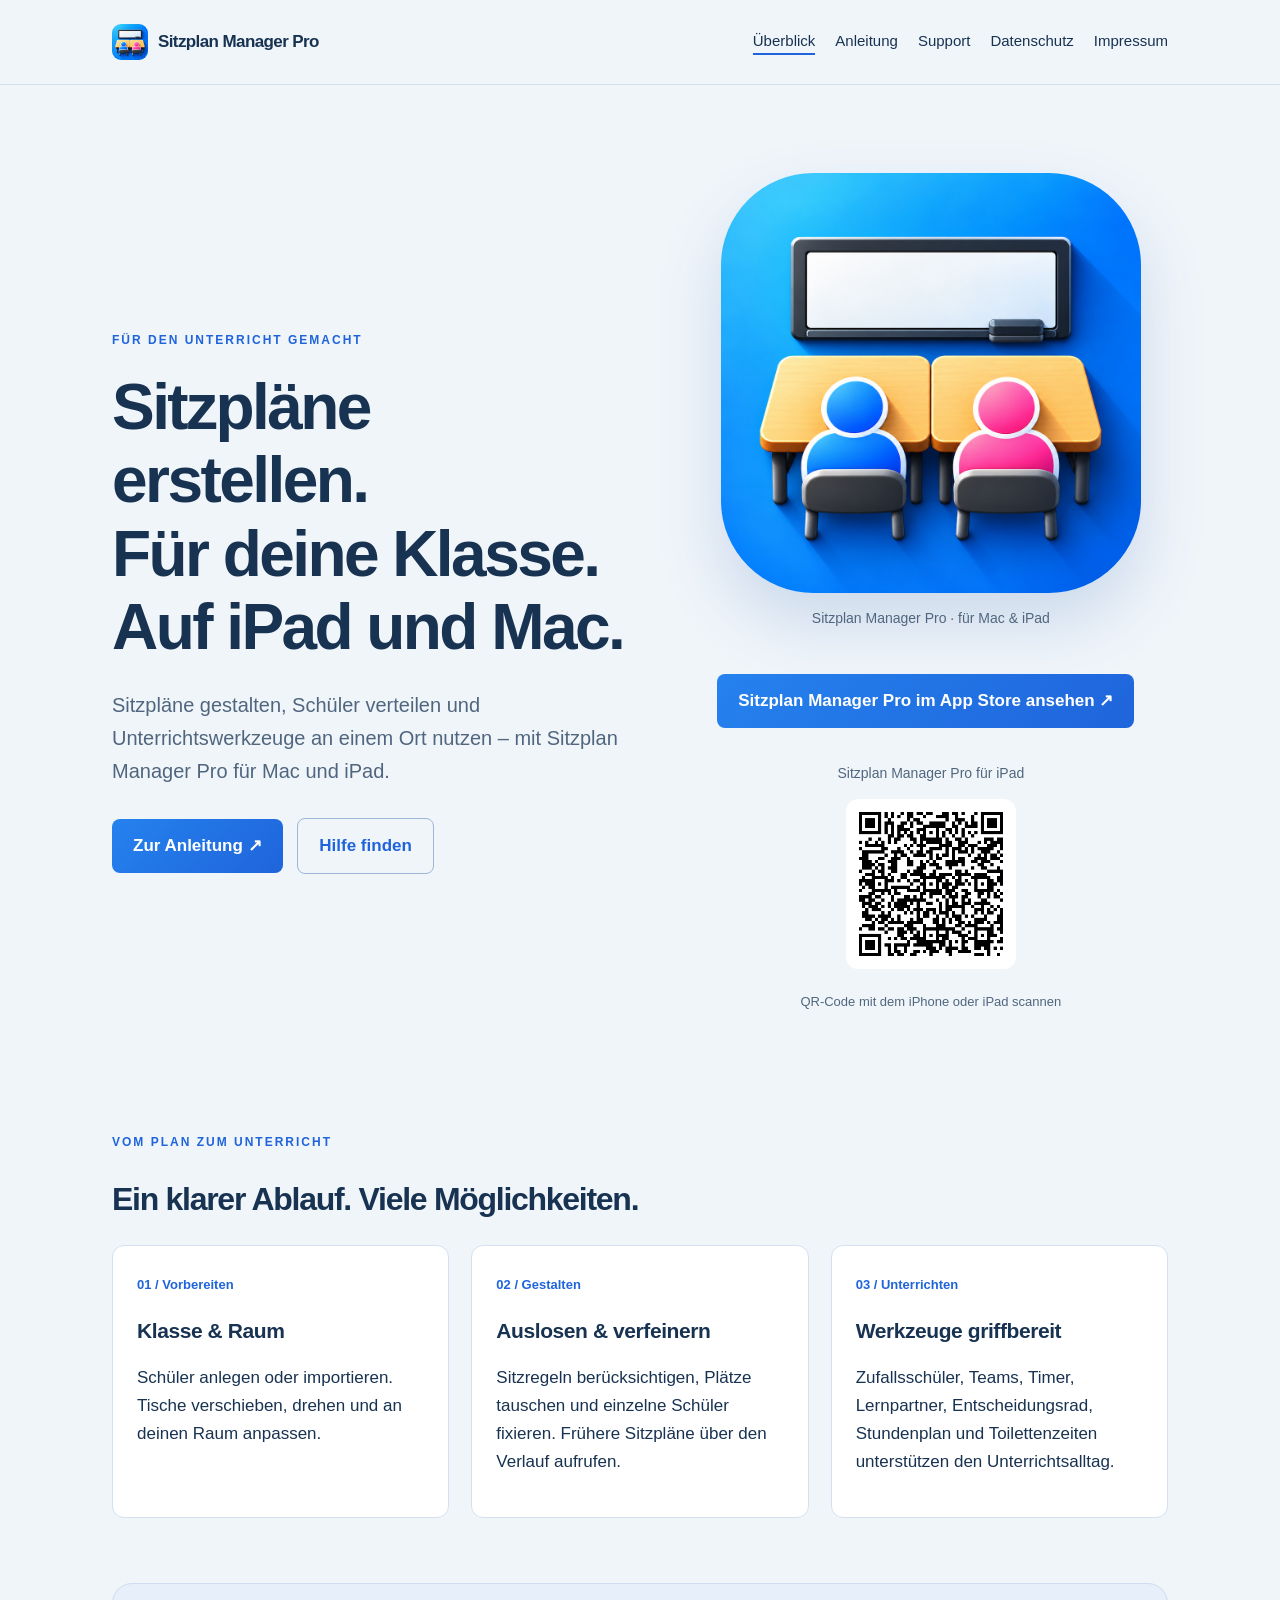
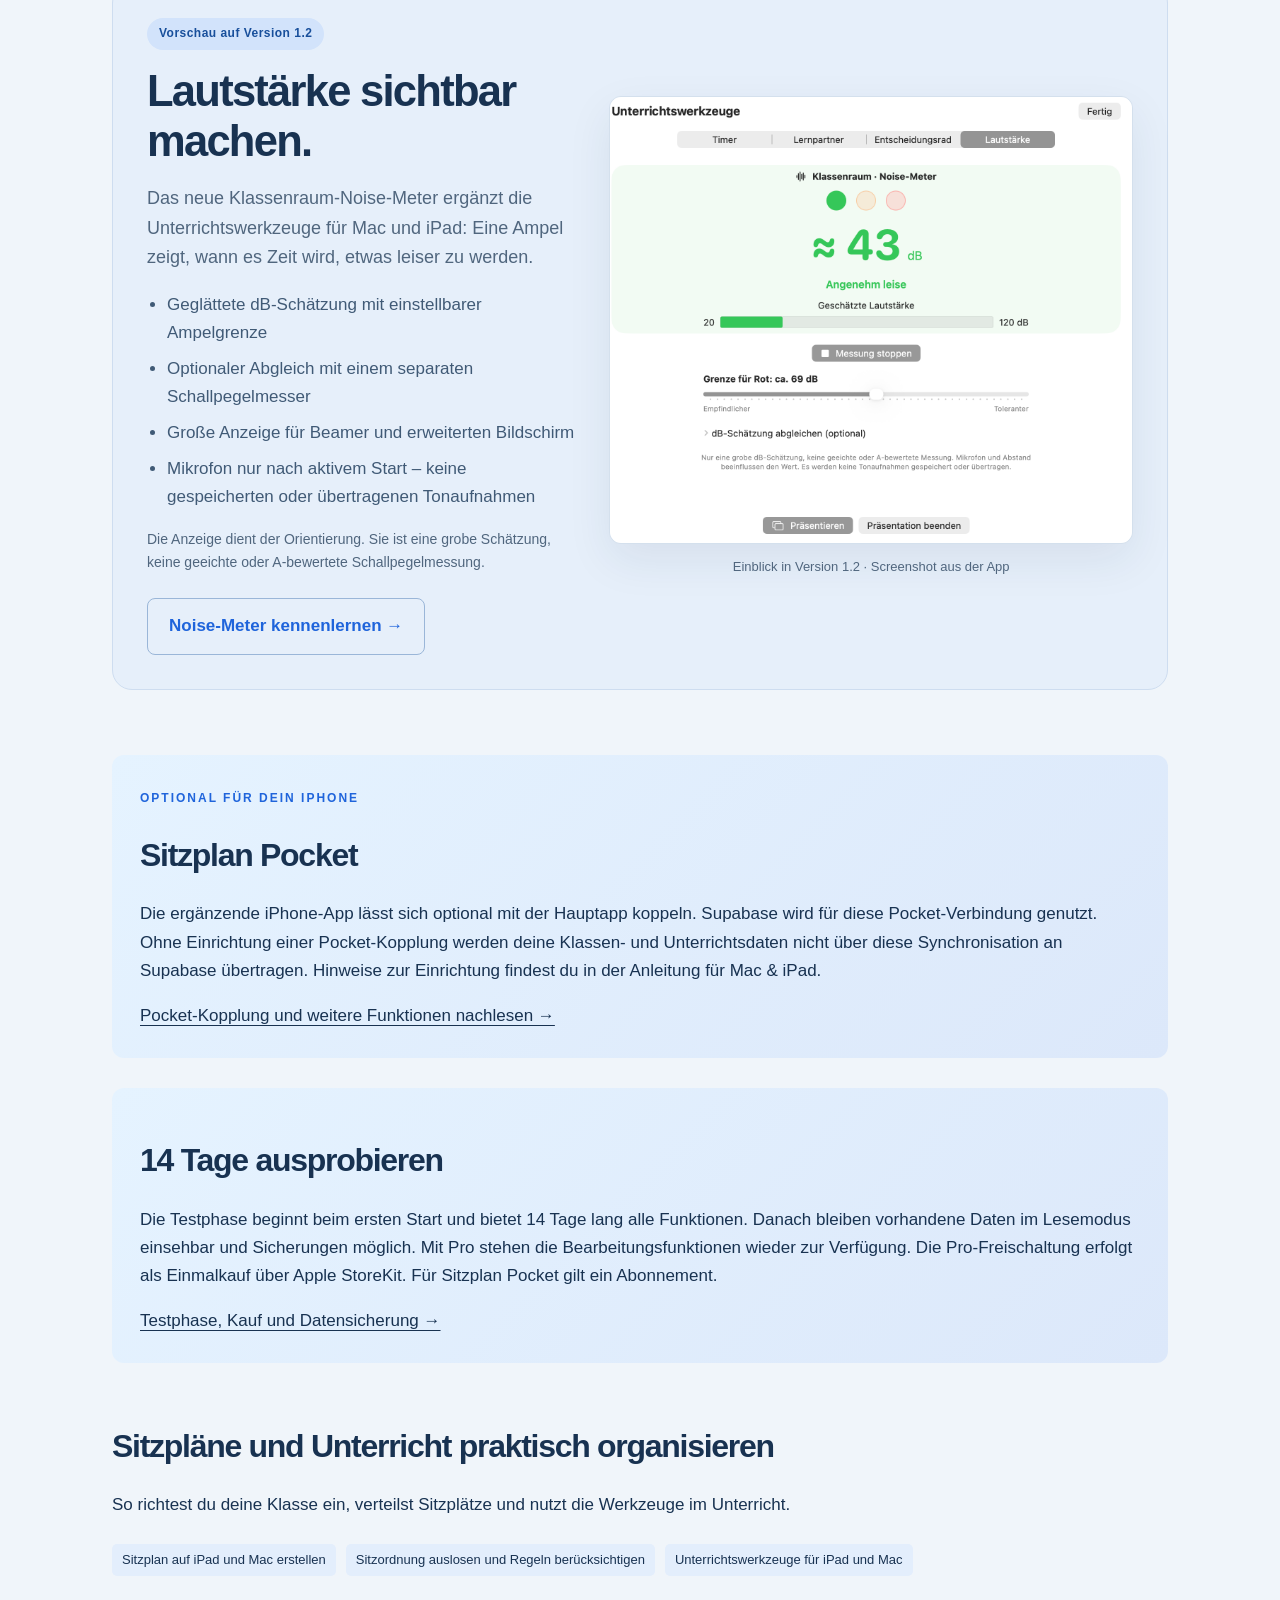
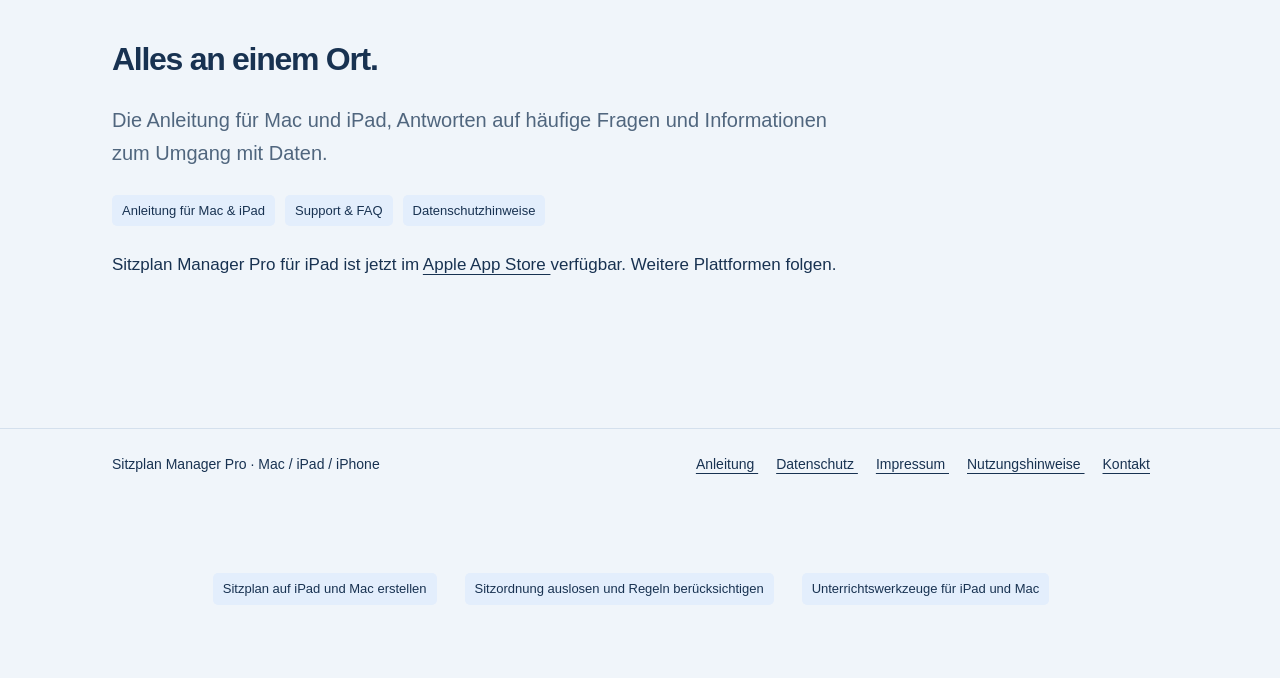
==== index.html @ b00b0583 "Add files via upload" ====
<!doctype html>
<html lang="de">
<head>
<meta charset="utf-8">
<meta name="viewport" content="width=device-width, initial-scale=1">
<meta name="description" content="Sitzpläne für deine Klasse auf iPad und Mac erstellen, Sitzplätze auslosen und Unterrichtswerkzeuge nutzen. Anleitung, Support und Vorschau auf Version 1.2.">
<title>Sitzplan erstellen für iPad und Mac | Sitzplan Manager Pro</title>
<link rel="stylesheet" href="style-blue-v2.css">
<link rel="icon" type="image/png" href="app-icon.png">

<link rel="canonical" href="https://edzartsinning-ui.github.io/sitzplan-manager-pro/">
<meta property="og:type" content="website">
<meta property="og:locale" content="de_DE">
<meta property="og:site_name" content="Sitzplan Manager Pro">
<meta property="og:title" content="Sitzplan erstellen für iPad und Mac | Sitzplan Manager Pro">
<meta property="og:description" content="Sitzpläne für deine Klasse auf iPad und Mac erstellen, Sitzplätze auslosen und Unterrichtswerkzeuge nutzen. Anleitung, Support und Vorschau auf Version 1.2.">
<meta property="og:url" content="https://edzartsinning-ui.github.io/sitzplan-manager-pro/">
<meta property="og:image" content="https://edzartsinning-ui.github.io/sitzplan-manager-pro/app-icon.png">
<meta property="og:image:alt" content="App-Symbol von Sitzplan Manager Pro">
<meta name="twitter:card" content="summary">
<script type="application/ld+json">
{
  "@context": "https://schema.org",
  "@graph": [
    {
      "@type": "WebSite",
      "@id": "https://edzartsinning-ui.github.io/sitzplan-manager-pro/#website",
      "name": "Sitzplan Manager Pro",
      "url": "https://edzartsinning-ui.github.io/sitzplan-manager-pro/",
      "inLanguage": "de-DE"
    },
    {
      "@type": "WebPage",
      "@id": "https://edzartsinning-ui.github.io/sitzplan-manager-pro/#webpage",
      "url": "https://edzartsinning-ui.github.io/sitzplan-manager-pro/",
      "name": "Sitzplan erstellen für iPad und Mac | Sitzplan Manager Pro",
      "description": "Sitzpläne für deine Klasse auf iPad und Mac erstellen, Sitzplätze auslosen und Unterrichtswerkzeuge nutzen. Anleitung, Support und Vorschau auf Version 1.2.",
      "inLanguage": "de-DE",
      "isPartOf": {
        "@id": "https://edzartsinning-ui.github.io/sitzplan-manager-pro/#website"
      }
    },
    {
      "@type": "SoftwareApplication",
      "@id": "https://edzartsinning-ui.github.io/sitzplan-manager-pro/#app",
      "name": "Sitzplan Manager Pro",
      "url": "https://edzartsinning-ui.github.io/sitzplan-manager-pro/",
      "applicationCategory": "EducationalApplication",
      "operatingSystem": "iPadOS, macOS",
      "description": "Sitzpläne erstellen, Schüler verteilen und Unterrichtswerkzeuge auf iPad und Mac nutzen.",
      "installUrl": "https://apps.apple.com/de/app/sitzplan-manager-pro/id6822172879",
      "image": "https://edzartsinning-ui.github.io/sitzplan-manager-pro/app-icon.png"
    }
  ]
}
</script>
<meta name="google-site-verification" content="fiGRyah3mD3BjEFS1Ivs2Z82y4Cho0t8RFOpixAr_Xw" />
</head>
<body>
<a class="skip" href="#inhalt">Zum Inhalt</a>
<header>
<nav aria-label="Hauptnavigation">
<a class="brand" href="index.html">
<img
        class="brand-icon"
        src="app-icon.png"
        alt=""
        width="36"
        height="36">
      Sitzplan Manager Pro
    </a>
<div class="links">
<a href="index.html" aria-current="page">Überblick</a>
<a href="anleitung.html">Anleitung</a>
<a href="support.html">Support</a>
<a href="datenschutz.html">Datenschutz</a>
<a href="impressum.html">Impressum</a>
</div>
</nav>
</header>
<main id="inhalt" class="wrap">
<!-- STARTSEITE -->
<section class="hero">
<div>
<span class="eyebrow">
        Für den Unterricht gemacht
      </span>
<h1>
        Sitzpläne erstellen.<br>
        Für deine Klasse.<br>
        Auf iPad und Mac.
      </h1>
<p class="lead">
        Sitzpläne gestalten, Schüler verteilen und
        Unterrichtswerkzeuge an einem Ort nutzen –
        mit Sitzplan Manager Pro für Mac und iPad.
      </p>
<a class="btn" href="anleitung.html">
        Zur Anleitung ↗
      </a>
<a class="btn secondary" href="support.html">
        Hilfe finden
      </a>
</div>
<!-- APP-SYMBOL UND APP STORE -->
<div class="hero-visual">
<img
        class="app-icon-large"
        src="app-icon.png"
        width="1024"
        height="1024"
        style="display:block;width:100%;max-width:420px;height:auto"
        alt="Sitzplan Manager Pro App-Icon: zwei Schüler an Tischen vor einer Tafel auf blauem Hintergrund">
<p class="icon-caption">
        Sitzplan Manager Pro · für Mac &amp; iPad
      </p>
<!-- APP-STORE-BUTTON -->
<div style="text-align:center; margin-top:20px;">
<a
          class="btn"
          href="https://apps.apple.com/de/app/sitzplan-manager-pro/id6822172879"
          target="_blank"
          rel="noopener noreferrer"
          style="display:inline-block; margin-bottom:20px;">

          Sitzplan Manager Pro im App Store ansehen ↗

        </a>
<!-- QR-CODE -->
<p style="font-size:14px; color:#50667e;">
          Sitzplan Manager Pro für iPad
        </p>
<a
          href="https://apps.apple.com/de/app/sitzplan-manager-pro/id6822172879"
          target="_blank"
          rel="noopener noreferrer"
          aria-label="Sitzplan Manager Pro im App Store öffnen">
<img
            src="app-store-qr.png"
            alt="QR-Code zum App Store für Sitzplan Manager Pro"
            width="170"
            height="170"
            style="max-width:100%;height:auto;border-radius:12px;">
</a>
<p style="font-size:13px; color:#50667e;">
          QR-Code mit dem iPhone oder iPad scannen
        </p>
</div>
</div>
</section>
<!-- FUNKTIONEN -->
<section class="section">
<span class="eyebrow">
      Vom Plan zum Unterricht
    </span>
<h2>
      Ein klarer Ablauf. Viele Möglichkeiten.
    </h2>
<div class="grid">
<article class="card">
<span class="number">
          01 / Vorbereiten
        </span>
<h3>Klasse &amp; Raum</h3>
<p>
          Schüler anlegen oder importieren.
          Tische verschieben, drehen und
          an deinen Raum anpassen.
        </p>
</article>
<article class="card">
<span class="number">
          02 / Gestalten
        </span>
<h3>Auslosen &amp; verfeinern</h3>
<p>
          Sitzregeln berücksichtigen,
          Plätze tauschen und einzelne
          Schüler fixieren.

          Frühere Sitzpläne über den
          Verlauf aufrufen.
        </p>
</article>
<article class="card">
<span class="number">
          03 / Unterrichten
        </span>
<h3>Werkzeuge griffbereit</h3>
<p>
          Zufallsschüler, Teams, Timer, Lernpartner, Entscheidungsrad,
          Stundenplan und Toilettenzeiten
          unterstützen den Unterrichtsalltag.
        </p>
</article>
</div>
</section>
<section class="section feature-preview" id="vorschau-1-2" aria-labelledby="preview-title">
<div class="preview-copy">
<span class="preview-badge">Vorschau auf Version 1.2</span>
<h2 id="preview-title">Lautstärke sichtbar machen.</h2>
<p class="lead">Das neue Klassenraum-Noise-Meter ergänzt die Unterrichtswerkzeuge für Mac und iPad: Eine Ampel zeigt, wann es Zeit wird, etwas leiser zu werden.</p>
<ul class="feature-list">
<li>Geglättete dB-Schätzung mit einstellbarer Ampelgrenze</li>
<li>Optionaler Abgleich mit einem separaten Schallpegelmesser</li>
<li>Große Anzeige für Beamer und erweiterten Bildschirm</li>
<li>Mikrofon nur nach aktivem Start – keine gespeicherten oder übertragenen Tonaufnahmen</li>
</ul>
<p class="preview-note">Die Anzeige dient der Orientierung. Sie ist eine grobe Schätzung, keine geeichte oder A-bewertete Schallpegelmessung.</p>
<a class="btn secondary" href="anleitung.html#kapitel-17">Noise-Meter kennenlernen →</a>
</div>
<figure class="preview-image">
<a href="noise-meter-v1-2.png" target="_blank" rel="noopener noreferrer" aria-label="Screenshot des Noise-Meters in voller Größe öffnen">
<img src="noise-meter-v1-2.png" width="1476" height="1262" loading="lazy" alt="Noise-Meter in den Unterrichtswerkzeugen: grüne Ampel, geschätzte 43 Dezibel und einstellbare Grenze für Rot.">
</a>
<figcaption>Einblick in Version 1.2 · Screenshot aus der App</figcaption>
</figure>
</section>
<!-- POCKET -->
<section class="banner">
<span class="eyebrow">
      Optional für dein iPhone
    </span>
<h2>Sitzplan Pocket</h2>
<p>
      Die ergänzende iPhone-App lässt sich
      optional mit der Hauptapp koppeln.

      Supabase wird für diese Pocket-Verbindung genutzt.

      Ohne Einrichtung einer Pocket-Kopplung
      werden deine Klassen- und Unterrichtsdaten
      nicht über diese Synchronisation
      an Supabase übertragen.

      Hinweise zur Einrichtung findest du
      in der Anleitung für Mac &amp; iPad.
    </p>
<a href="anleitung.html">
      Pocket-Kopplung und weitere Funktionen nachlesen →
    </a>
</section>
<!-- TESTPHASE -->
<section class="banner">
<h2>14 Tage ausprobieren</h2>
<p>
      Die Testphase beginnt beim ersten Start
      und bietet 14 Tage lang alle Funktionen.

      Danach bleiben vorhandene Daten
      im Lesemodus einsehbar und Sicherungen möglich.

      Mit Pro stehen die Bearbeitungsfunktionen
      wieder zur Verfügung.

      Die Pro-Freischaltung erfolgt als Einmalkauf
      über Apple StoreKit.

      Für Sitzplan Pocket gilt ein Abonnement.
    </p>
<a href="anleitung.html#kapitel-16">
      Testphase, Kauf und Datensicherung →
    </a>
</section>
<section class="section" aria-labelledby="praxis-title"><h2 id="praxis-title">Sitzpläne und Unterricht praktisch organisieren</h2><p>So richtest du deine Klasse ein, verteilst Sitzplätze und nutzt die Werkzeuge im Unterricht.</p><div class="toc"><a href="sitzplan-ipad-mac.html">Sitzplan auf iPad und Mac erstellen</a><a href="sitzordnung-auslosen.html">Sitzordnung auslosen und Regeln berücksichtigen</a><a href="unterrichtswerkzeuge.html">Unterrichtswerkzeuge für iPad und Mac</a></div></section>
<!-- WEITERE INFORMATIONEN -->
<section class="section">
<h2>Alles an einem Ort.</h2>
<p class="lead">
      Die Anleitung für Mac und iPad,
      Antworten auf häufige Fragen
      und Informationen zum Umgang mit Daten.
    </p>
<div class="toc">
<a href="anleitung.html">
        Anleitung für Mac &amp; iPad
      </a>
<a href="support.html">
        Support &amp; FAQ
      </a>
<a href="datenschutz.html">
        Datenschutzhinweise
      </a>
</div>
<!-- APP-STORE-VERLINKUNG -->
<p>
      Sitzplan Manager Pro für iPad ist jetzt im

      <a
        href="https://apps.apple.com/de/app/sitzplan-manager-pro/id6822172879"
        target="_blank"
        rel="noopener noreferrer">

        Apple App Store

      </a>

      verfügbar. Weitere Plattformen folgen.
    </p>
</section>
</main>
<!-- FOOTER -->
<footer>
<div class="wrap">
<span>
      Sitzplan Manager Pro · Mac / iPad / iPhone
    </span>
<div>
<a href="anleitung.html">
        Anleitung
      </a>
<a href="datenschutz.html">
        Datenschutz
      </a>
<a href="impressum.html">
        Impressum
      </a>
<a href="nutzung.html">
        Nutzungshinweise
      </a>
<a href="support.html">
        Kontakt
      </a>
</div>
</div>
<div class="wrap"><nav aria-label="Anwendungsbeispiele"><div class="toc"><a href="sitzplan-ipad-mac.html">Sitzplan auf iPad und Mac erstellen</a><a href="sitzordnung-auslosen.html">Sitzordnung auslosen und Regeln berücksichtigen</a><a href="unterrichtswerkzeuge.html">Unterrichtswerkzeuge für iPad und Mac</a></div></nav></div></footer>
</body>
</html>
---- style-blue-v2.css ----
*{box-sizing:border-box}html{scroll-behavior:smooth}body{margin:0;background:#f0f5fa;color:#183251;font:17px/1.65 -apple-system,BlinkMacSystemFont,"Segoe UI",sans-serif}a{color:inherit;text-underline-offset:4px}header{border-bottom:1px solid #d4e0ed;background:#f0f5fa}nav,.wrap{max-width:1120px;margin:auto;padding:24px 32px}nav{display:flex;justify-content:space-between;align-items:center;gap:24px}.brand{text-decoration:none;font-weight:750;letter-spacing:-.6px}.mark{display:inline-grid;place-items:center;background:#1f64db;color:white;border-radius:10px;width:34px;height:34px;margin-right:10px}nav .links{display:flex;gap:26px}nav .links a{text-decoration:none;font-size:15px}nav a[aria-current=page]{border-bottom:2px solid #1f64db}h1,h2,h3{line-height:1.15;letter-spacing:-.04em}h1{font-size:clamp(40px,6vw,72px);max-width:770px;margin:18px 0 24px}h2{font-size:32px}h3{font-size:21px;letter-spacing:-.02em}.eyebrow{font-size:12px;text-transform:uppercase;letter-spacing:2px;font-weight:700;color:#1f64db}.hero{padding:64px 0 36px;display:grid;grid-template-columns:1.1fr 1fr;gap:50px;align-items:center}.hero h1{font-size:clamp(42px,5vw,65px)}.lead{font-size:20px;color:#50667e;max-width:740px}.btn{display:inline-block;background:#1f64db;color:white;padding:13px 21px;border-radius:8px;text-decoration:none;font-weight:650;margin:10px 10px 0 0}.secondary{background:transparent;color:#1f64db;border:1px solid #9ab6d8}.demo{background:#fff;border:1px solid #d4e0ed;border-radius:18px;padding:24px;box-shadow:0 25px 70px #183e7012;transform:rotate(-2deg)}.demo-label{display:flex;justify-content:space-between;font-size:13px;color:#5a708a}.board{margin-top:22px;background:#eaf2fc;border-radius:10px;padding:24px}.blackboard{background:#1f64db;color:white;text-align:center;border-radius:5px;padding:6px;font-size:11px;letter-spacing:2px;margin-bottom:28px}.seats{display:grid;grid-template-columns:repeat(3,1fr);gap:18px}.seat{padding:13px 3px;background:white;text-align:center;border:1px solid #c9daee;border-bottom:5px solid #adcbee;border-radius:6px;font-size:13px}.demo small{display:block;margin-top:15px;color:#5a708a;font-size:11px}.section{margin:65px 0}.grid{display:grid;grid-template-columns:repeat(3,1fr);gap:22px}.card{padding:24px;border:1px solid #d4e0ed;border-radius:12px;background:#fff}.number{color:#1f64db;font-size:13px;font-weight:700}.banner{background:#e3eefc;border-radius:12px;padding:28px;margin:30px 0}.notice{border-left:4px solid #c0882f;padding:18px 22px;background:#f4ead9;margin:24px 0}.page{max-width:840px;padding-bottom:40px}.page h1{font-size:clamp(40px,5vw,58px)}.page h2{font-size:26px;margin-top:38px}.page p{color:#405a76}footer{border-top:1px solid #d4e0ed;margin-top:60px;font-size:14px}footer .wrap{display:flex;flex-wrap:wrap;justify-content:space-between;gap:20px}footer a{margin-right:18px}details{border-bottom:1px solid #d4e0ed;padding:20px 0}summary{font-weight:700;font-size:21px;cursor:pointer;line-height:1.35}details h3{margin-bottom:6px}details p{margin-top:5px}.toc{display:flex;gap:10px;flex-wrap:wrap;margin:25px 0}.toc a{font-size:13px;background:#e3eefc;border-radius:5px;padding:5px 10px;text-decoration:none}input{width:100%;padding:15px;font:inherit;border:1px solid #9db7d6;border-radius:8px;background:white}a:focus-visible,summary:focus-visible,input:focus-visible{outline:3px solid #c0882f;outline-offset:4px}.skip{position:absolute;left:-9999px}.skip:focus{left:20px;top:10px;background:white;padding:10px;z-index:5}@media(max-width:760px){nav,.wrap{padding:20px}nav{align-items:flex-start;flex-direction:column;gap:12px}.hero{grid-template-columns:1fr;padding-top:35px;gap:30px}.demo{transform:none}.grid{grid-template-columns:1fr}.section{margin:45px 0}nav .links{gap:20px}h1{font-size:42px}}@media print{header,footer,input,.toc,.btn{display:none}details{display:block}details>*{display:block}body{background:white;font-size:12pt}.wrap{padding:0}.notice{border:1px solid #888}}
.hero-visual{display:flex;flex-direction:column;align-items:center;gap:14px}.app-icon-large{display:block;width:min(100%,420px);height:auto;border-radius:22%;box-shadow:0 30px 65px #1753a52b}.icon-caption{color:#50667e;font-size:14px;margin:0}.hero{gap:60px}.brand-icon{width:36px;height:36px;border-radius:9px;vertical-align:middle;margin-right:10px}.btn{background:linear-gradient(135deg,#2582ee,#1f64db)}.btn.secondary{background:transparent}.banner{background:linear-gradient(135deg,#e5f3ff,#dce8fa)}@media(max-width:760px){.hero{gap:32px}.app-icon-large{width:min(80vw,340px)}}

.hero{grid-template-columns:minmax(0,1.1fr) minmax(0,1fr)}.hero>*,.hero-visual{min-width:0}.app-icon-large{max-width:100%;object-fit:contain}@media(max-width:760px){.hero{grid-template-columns:minmax(0,1fr)}}

nav .links{flex-wrap:wrap;gap:12px 20px}.brand{display:flex;align-items:center;min-width:0}.brand-icon{flex-shrink:0}p,li,a{overflow-wrap:anywhere}[hidden]{display:none!important}html{scroll-behavior:smooth}details{scroll-margin-top:24px}@media(max-width:400px){nav .brand{font-size:16px}nav .links{gap:10px 16px}.wrap{padding:20px}summary{font-size:19px}}@media(prefers-reduced-motion:reduce){html{scroll-behavior:auto}}
h1,h2,h3,summary{overflow-wrap:anywhere;hyphens:auto}

/* Feature preview for the next app update. */
.feature-preview{display:grid;grid-template-columns:minmax(0,.9fr) minmax(0,1.1fr);gap:34px;align-items:center;padding:34px;background:#e6effa;border:1px solid #ceddf0;border-radius:20px}
.preview-copy{min-width:0}.preview-copy h2{font-size:clamp(30px,3.4vw,44px);margin:16px 0}.preview-copy .lead{font-size:18px}
.preview-badge{display:inline-block;color:#184f9b;background:#d2e3fb;border-radius:999px;padding:6px 12px;font-size:12px;font-weight:750;letter-spacing:.04em}
.feature-list{padding-left:20px;color:#405a76}.feature-list li{margin:8px 0}.preview-note{font-size:14px;color:#50667e}
.preview-image{margin:0;min-width:0}.preview-image img{display:block;width:100%;height:auto;border:1px solid #d4e0ed;border-radius:12px;background:white;box-shadow:0 16px 45px #18325114}.preview-image figcaption{font-size:13px;color:#50667e;margin-top:12px;text-align:center}
@media(max-width:850px){.feature-preview{grid-template-columns:minmax(0,1fr);padding:24px;gap:24px}.preview-image{max-width:680px;margin:auto}}
@media(max-width:400px){.feature-preview{padding:20px}.page h1{font-size:36px}.page h2{font-size:25px}}
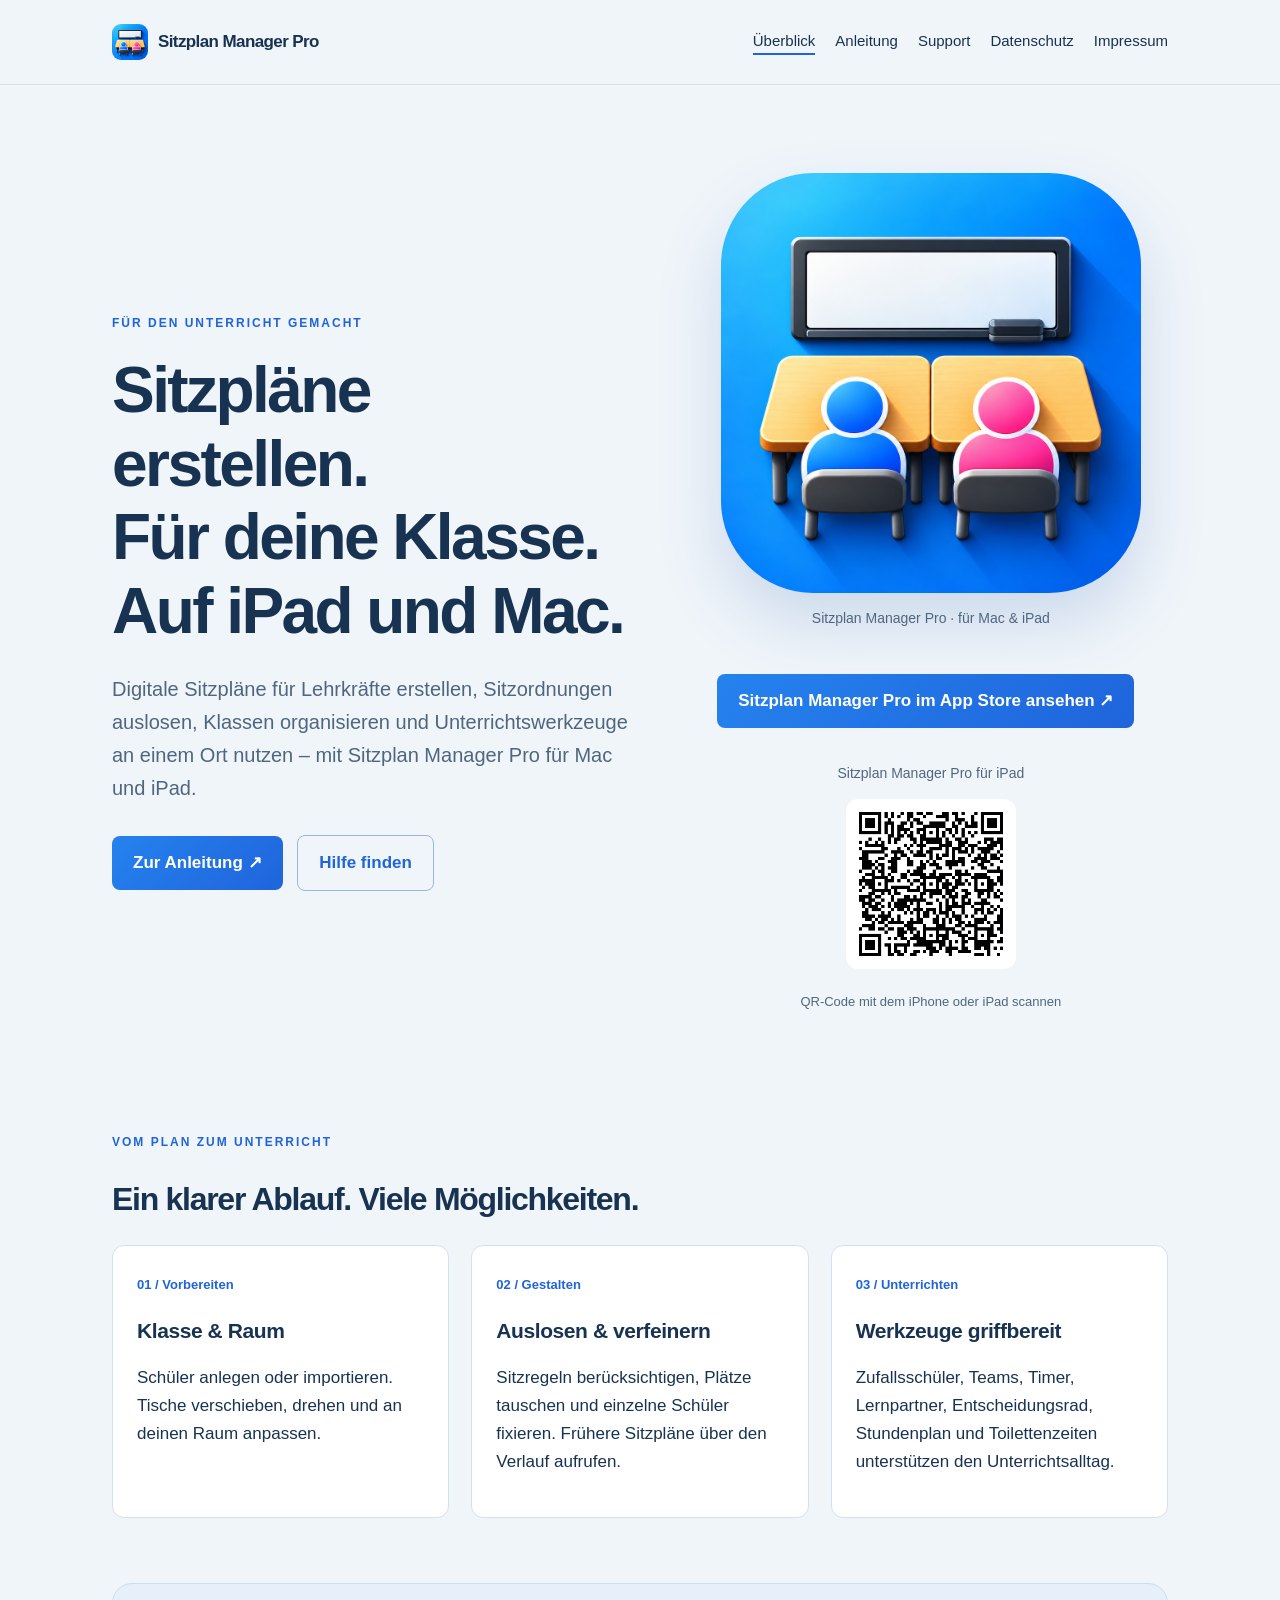
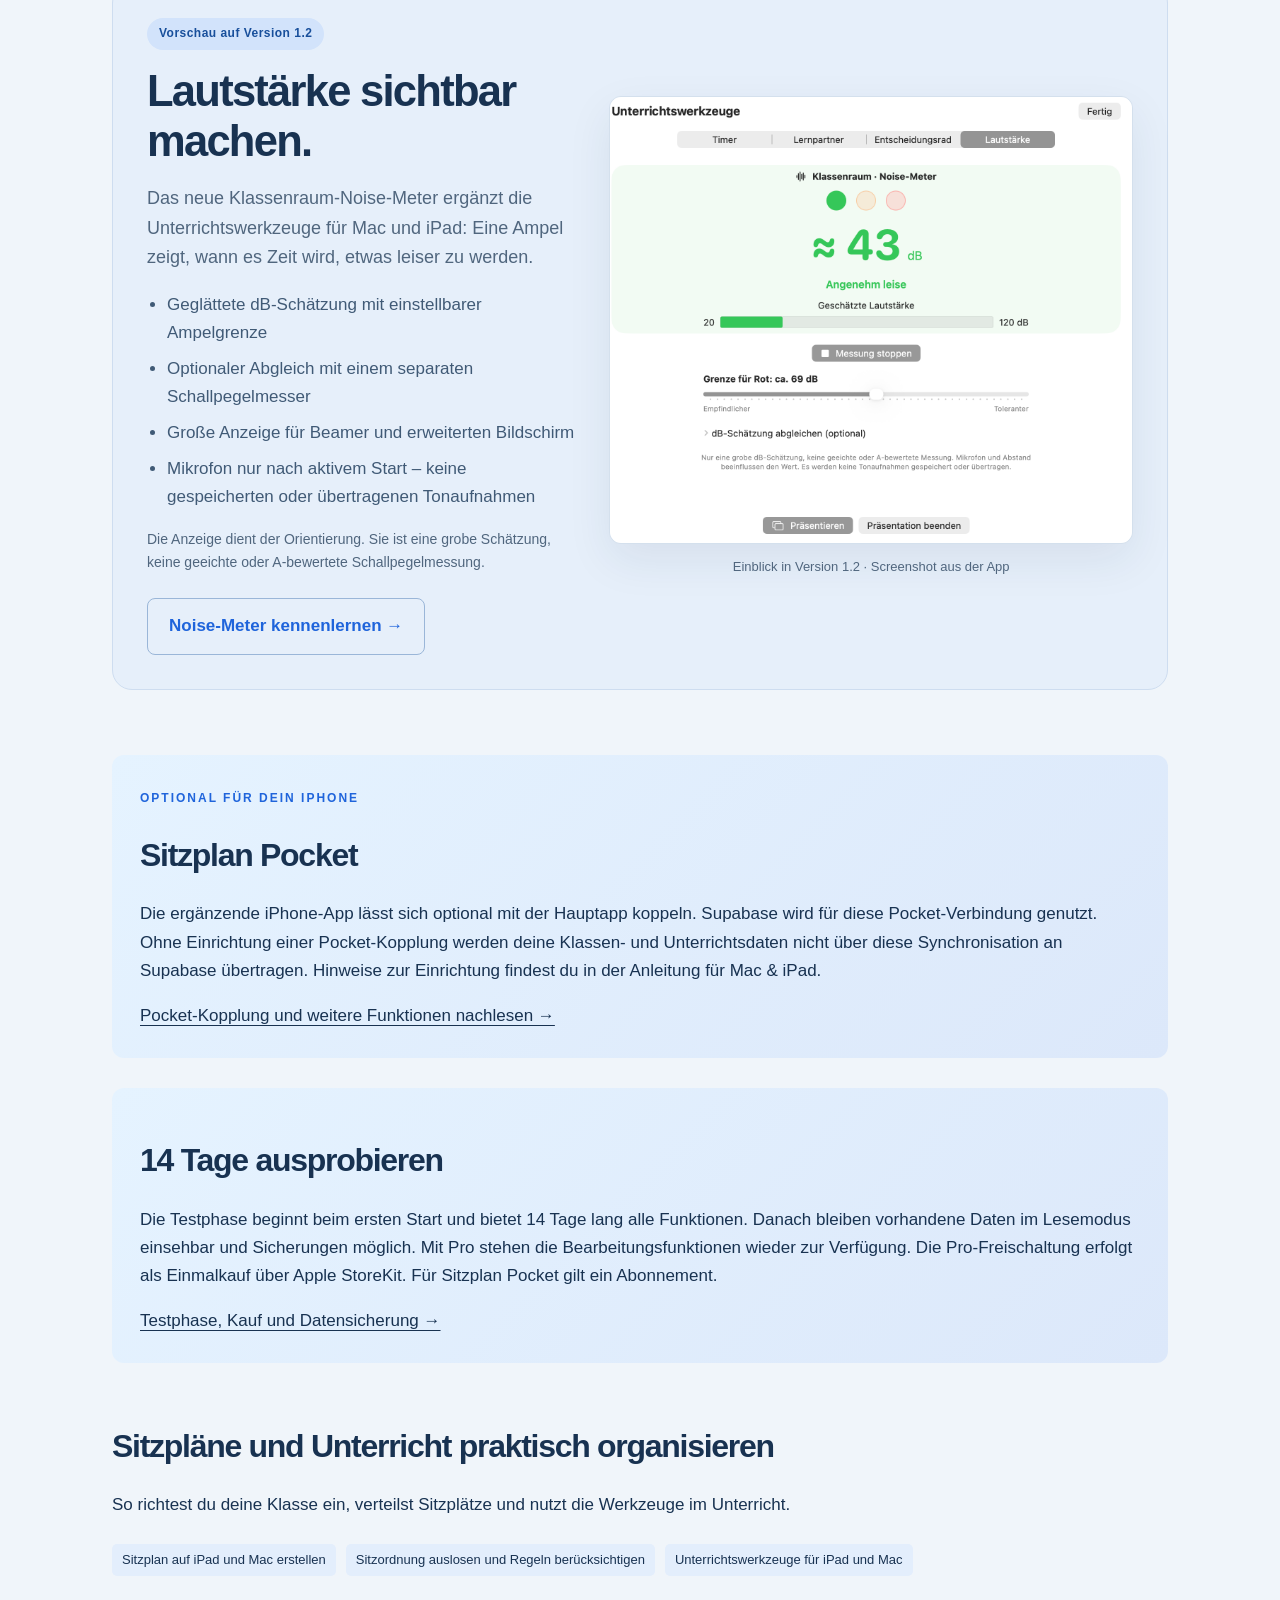
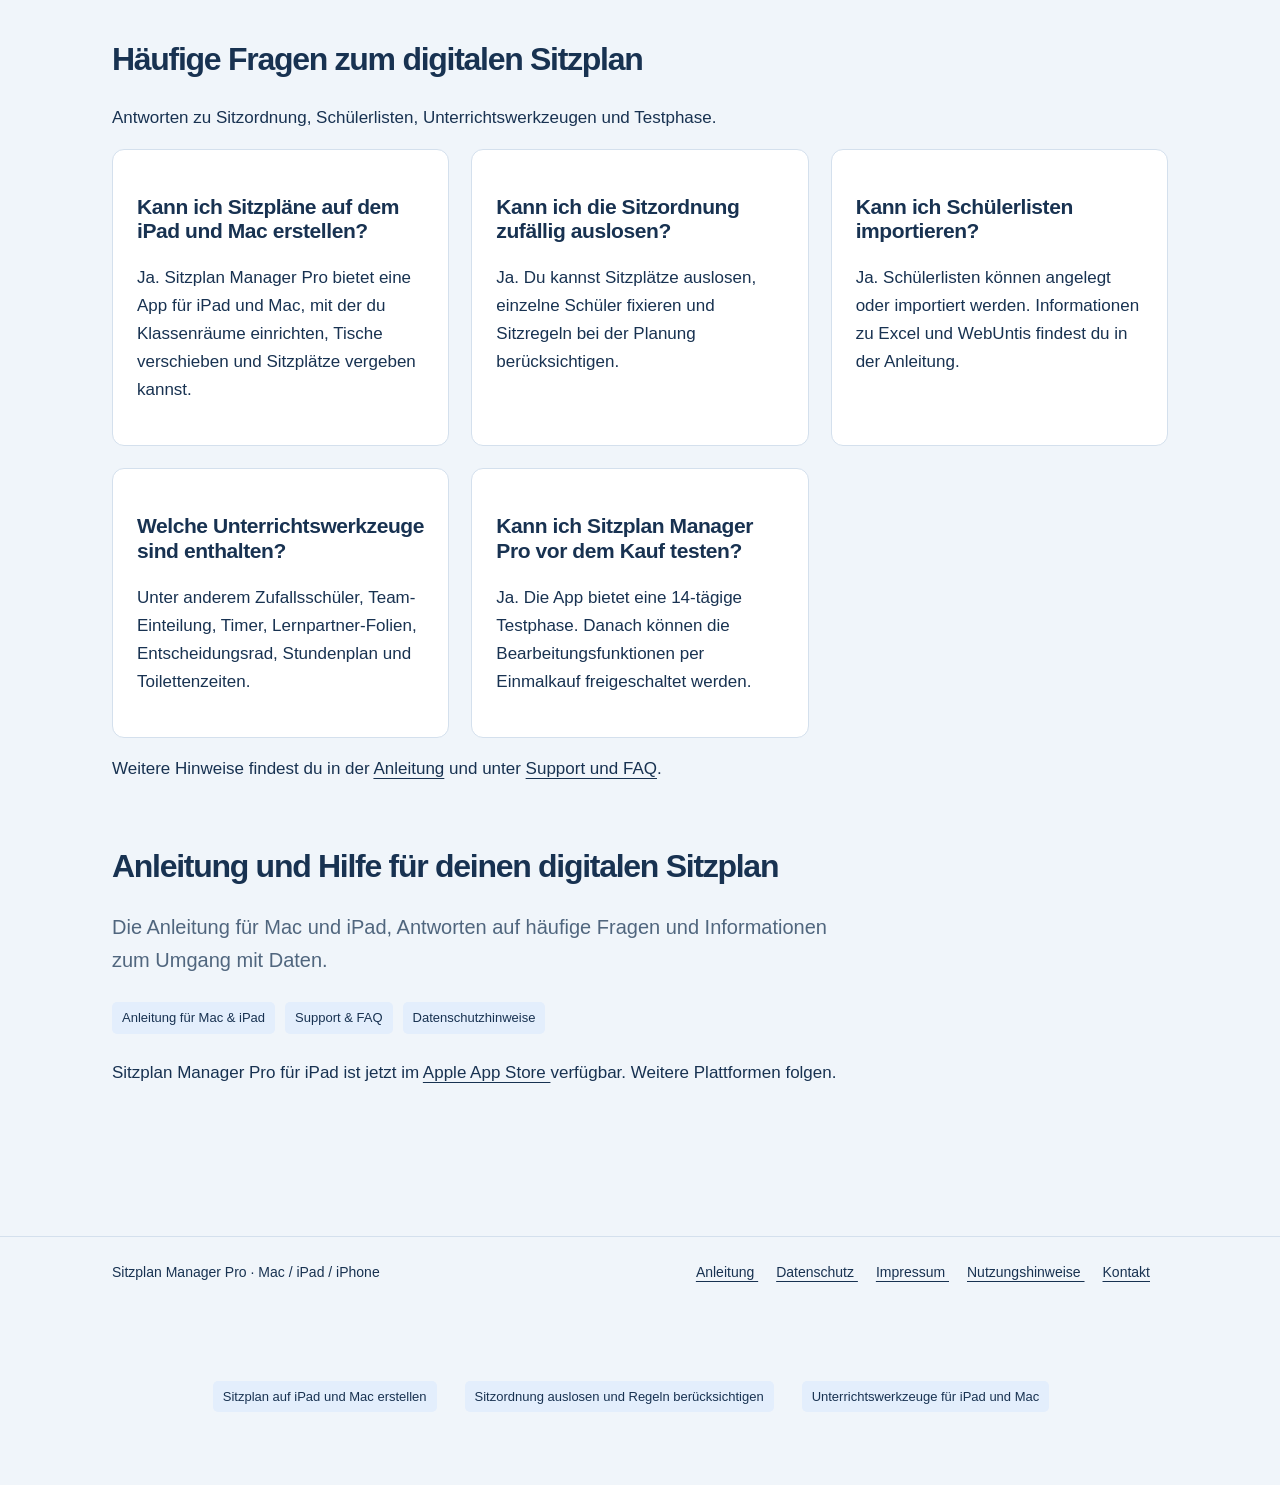
==== commit 7313354a: "Add files via upload" ====
--- a/index.html
+++ b/index.html
@@ -3,8 +3,8 @@
 <head>
 <meta charset="utf-8">
 <meta name="viewport" content="width=device-width, initial-scale=1">
-<meta name="description" content="Sitzpläne für deine Klasse auf iPad und Mac erstellen, Sitzplätze auslosen und Unterrichtswerkzeuge nutzen. Anleitung, Support und Vorschau auf Version 1.2.">
-<title>Sitzplan erstellen für iPad und Mac | Sitzplan Manager Pro</title>
+<meta name="description" content="Digitaler Sitzplan für Lehrkräfte: Sitzordnung auf iPad und Mac erstellen, Schüler auslosen, Klassen organisieren und Unterrichtswerkzeuge nutzen.">
+<title>Digitaler Sitzplan für Lehrer auf iPad & Mac | Sitzplan Manager Pro</title>
 <link rel="stylesheet" href="style-blue-v2.css">
 <link rel="icon" type="image/png" href="app-icon.png">
 
@@ -12,12 +12,17 @@
 <meta property="og:type" content="website">
 <meta property="og:locale" content="de_DE">
 <meta property="og:site_name" content="Sitzplan Manager Pro">
-<meta property="og:title" content="Sitzplan erstellen für iPad und Mac | Sitzplan Manager Pro">
-<meta property="og:description" content="Sitzpläne für deine Klasse auf iPad und Mac erstellen, Sitzplätze auslosen und Unterrichtswerkzeuge nutzen. Anleitung, Support und Vorschau auf Version 1.2.">
+<meta property="og:title" content="Digitaler Sitzplan für Lehrer auf iPad & Mac | Sitzplan Manager Pro">
+<meta property="og:description" content="Digitaler Sitzplan für Lehrkräfte: Sitzordnung auf iPad und Mac erstellen, Schüler auslosen, Klassen organisieren und Unterrichtswerkzeuge nutzen.">
 <meta property="og:url" content="https://edzartsinning-ui.github.io/sitzplan-manager-pro/">
 <meta property="og:image" content="https://edzartsinning-ui.github.io/sitzplan-manager-pro/app-icon.png">
 <meta property="og:image:alt" content="App-Symbol von Sitzplan Manager Pro">
-<meta name="twitter:card" content="summary">
+<meta name="twitter:card" content="summary_large_image">
+<meta name="twitter:title" content="Digitaler Sitzplan für Lehrkräfte | Sitzplan Manager Pro">
+<meta name="twitter:description" content="Sitzpläne erstellen, Sitzordnungen auslosen und Klassen auf iPad und Mac organisieren.">
+<meta name="twitter:image" content="https://edzartsinning-ui.github.io/sitzplan-manager-pro/app-icon.png">
+<meta name="robots" content="index, follow, max-image-preview:large">
+<meta name="theme-color" content="#163b65">
 <script type="application/ld+json">
 {
   "@context": "https://schema.org",
@@ -33,11 +38,14 @@
       "@type": "WebPage",
       "@id": "https://edzartsinning-ui.github.io/sitzplan-manager-pro/#webpage",
       "url": "https://edzartsinning-ui.github.io/sitzplan-manager-pro/",
-      "name": "Sitzplan erstellen für iPad und Mac | Sitzplan Manager Pro",
-      "description": "Sitzpläne für deine Klasse auf iPad und Mac erstellen, Sitzplätze auslosen und Unterrichtswerkzeuge nutzen. Anleitung, Support und Vorschau auf Version 1.2.",
+      "name": "Digitaler Sitzplan für Lehrer auf iPad & Mac | Sitzplan Manager Pro",
+      "description": "Digitaler Sitzplan für Lehrkräfte: Sitzordnung auf iPad und Mac erstellen, Schüler auslosen, Klassen organisieren und Unterrichtswerkzeuge nutzen.",
       "inLanguage": "de-DE",
       "isPartOf": {
         "@id": "https://edzartsinning-ui.github.io/sitzplan-manager-pro/#website"
+      },
+      "about": {
+        "@id": "https://edzartsinning-ui.github.io/sitzplan-manager-pro/#app"
       }
     },
     {
@@ -47,9 +55,64 @@
       "url": "https://edzartsinning-ui.github.io/sitzplan-manager-pro/",
       "applicationCategory": "EducationalApplication",
       "operatingSystem": "iPadOS, macOS",
-      "description": "Sitzpläne erstellen, Schüler verteilen und Unterrichtswerkzeuge auf iPad und Mac nutzen.",
+      "description": "Digitale Sitzpläne für Lehrkräfte erstellen, Sitzordnungen auslosen, Schülerlisten verwalten und Unterrichtswerkzeuge auf iPad und Mac nutzen.",
       "installUrl": "https://apps.apple.com/de/app/sitzplan-manager-pro/id6822172879",
-      "image": "https://edzartsinning-ui.github.io/sitzplan-manager-pro/app-icon.png"
+      "image": "https://edzartsinning-ui.github.io/sitzplan-manager-pro/app-icon.png",
+      "featureList": [
+        "Sitzplan und Klassenraum gestalten",
+        "Sitzordnung auslosen",
+        "Sitzregeln und fixierte Sitzplätze",
+        "Schülerlisten importieren",
+        "Teams und Zufallsschüler",
+        "Timer und Unterrichtswerkzeuge",
+        "Sitzpläne sichern"
+      ]
+    },
+    {
+      "@type": "FAQPage",
+      "@id": "https://edzartsinning-ui.github.io/sitzplan-manager-pro/#faq",
+      "mainEntity": [
+        {
+          "@type": "Question",
+          "name": "Kann ich Sitzpläne auf dem iPad und Mac erstellen?",
+          "acceptedAnswer": {
+            "@type": "Answer",
+            "text": "Ja. Sitzplan Manager Pro bietet eine App für iPad und Mac, mit der du Klassenräume einrichten, Tische verschieben und Sitzplätze vergeben kannst."
+          }
+        },
+        {
+          "@type": "Question",
+          "name": "Kann ich die Sitzordnung zufällig auslosen?",
+          "acceptedAnswer": {
+            "@type": "Answer",
+            "text": "Ja. Du kannst Sitzplätze auslosen, einzelne Schüler fixieren und Sitzregeln bei der Planung berücksichtigen."
+          }
+        },
+        {
+          "@type": "Question",
+          "name": "Kann ich Schülerlisten importieren?",
+          "acceptedAnswer": {
+            "@type": "Answer",
+            "text": "Ja. Schülerlisten können angelegt oder importiert werden. Informationen zu Excel und WebUntis findest du in der Anleitung."
+          }
+        },
+        {
+          "@type": "Question",
+          "name": "Welche Unterrichtswerkzeuge sind enthalten?",
+          "acceptedAnswer": {
+            "@type": "Answer",
+            "text": "Unter anderem Zufallsschüler, Team-Einteilung, Timer, Lernpartner-Folien, Entscheidungsrad, Stundenplan und Toilettenzeiten."
+          }
+        },
+        {
+          "@type": "Question",
+          "name": "Kann ich Sitzplan Manager Pro vor dem Kauf testen?",
+          "acceptedAnswer": {
+            "@type": "Answer",
+            "text": "Ja. Die App bietet eine 14-tägige Testphase. Danach können die Bearbeitungsfunktionen per Einmalkauf freigeschaltet werden."
+          }
+        }
+      ]
     }
   ]
 }
@@ -91,8 +154,8 @@
         Auf iPad und Mac.
       </h1>
 <p class="lead">
-        Sitzpläne gestalten, Schüler verteilen und
-        Unterrichtswerkzeuge an einem Ort nutzen –
+        Digitale Sitzpläne für Lehrkräfte erstellen, Sitzordnungen auslosen,
+        Klassen organisieren und Unterrichtswerkzeuge an einem Ort nutzen –
         mit Sitzplan Manager Pro für Mac und iPad.
       </p>
 <a class="btn" href="anleitung.html">
@@ -137,6 +200,7 @@
           aria-label="Sitzplan Manager Pro im App Store öffnen">
 <img
             src="app-store-qr.png"
+             loading="lazy" decoding="async"
             alt="QR-Code zum App Store für Sitzplan Manager Pro"
             width="170"
             height="170"
@@ -211,7 +275,7 @@
 </div>
 <figure class="preview-image">
 <a href="noise-meter-v1-2.png" target="_blank" rel="noopener noreferrer" aria-label="Screenshot des Noise-Meters in voller Größe öffnen">
-<img src="noise-meter-v1-2.png" width="1476" height="1262" loading="lazy" alt="Noise-Meter in den Unterrichtswerkzeugen: grüne Ampel, geschätzte 43 Dezibel und einstellbare Grenze für Rot.">
+<img src="noise-meter-v1-2.png" decoding="async" width="1476" height="1262" loading="lazy" alt="Noise-Meter in den Unterrichtswerkzeugen: grüne Ampel, geschätzte 43 Dezibel und einstellbare Grenze für Rot.">
 </a>
 <figcaption>Einblick in Version 1.2 · Screenshot aus der App</figcaption>
 </figure>
@@ -263,9 +327,21 @@
     </a>
 </section>
 <section class="section" aria-labelledby="praxis-title"><h2 id="praxis-title">Sitzpläne und Unterricht praktisch organisieren</h2><p>So richtest du deine Klasse ein, verteilst Sitzplätze und nutzt die Werkzeuge im Unterricht.</p><div class="toc"><a href="sitzplan-ipad-mac.html">Sitzplan auf iPad und Mac erstellen</a><a href="sitzordnung-auslosen.html">Sitzordnung auslosen und Regeln berücksichtigen</a><a href="unterrichtswerkzeuge.html">Unterrichtswerkzeuge für iPad und Mac</a></div></section>
+<section class="section" id="haeufige-fragen" aria-labelledby="faq-title">
+<h2 id="faq-title">Häufige Fragen zum digitalen Sitzplan</h2>
+<p>Antworten zu Sitzordnung, Schülerlisten, Unterrichtswerkzeugen und Testphase.</p>
+<div class="grid">
+<article class="card"><h3>Kann ich Sitzpläne auf dem iPad und Mac erstellen?</h3><p>Ja. Sitzplan Manager Pro bietet eine App für iPad und Mac, mit der du Klassenräume einrichten, Tische verschieben und Sitzplätze vergeben kannst.</p></article>
+<article class="card"><h3>Kann ich die Sitzordnung zufällig auslosen?</h3><p>Ja. Du kannst Sitzplätze auslosen, einzelne Schüler fixieren und Sitzregeln bei der Planung berücksichtigen.</p></article>
+<article class="card"><h3>Kann ich Schülerlisten importieren?</h3><p>Ja. Schülerlisten können angelegt oder importiert werden. Informationen zu Excel und WebUntis findest du in der Anleitung.</p></article>
+<article class="card"><h3>Welche Unterrichtswerkzeuge sind enthalten?</h3><p>Unter anderem Zufallsschüler, Team-Einteilung, Timer, Lernpartner-Folien, Entscheidungsrad, Stundenplan und Toilettenzeiten.</p></article>
+<article class="card"><h3>Kann ich Sitzplan Manager Pro vor dem Kauf testen?</h3><p>Ja. Die App bietet eine 14-tägige Testphase. Danach können die Bearbeitungsfunktionen per Einmalkauf freigeschaltet werden.</p></article>
+</div>
+<p>Weitere Hinweise findest du in der <a href="anleitung.html">Anleitung</a> und unter <a href="support.html">Support und FAQ</a>.</p>
+</section>
 <!-- WEITERE INFORMATIONEN -->
 <section class="section">
-<h2>Alles an einem Ort.</h2>
+<h2>Anleitung und Hilfe für deinen digitalen Sitzplan</h2>
 <p class="lead">
       Die Anleitung für Mac und iPad,
       Antworten auf häufige Fragen
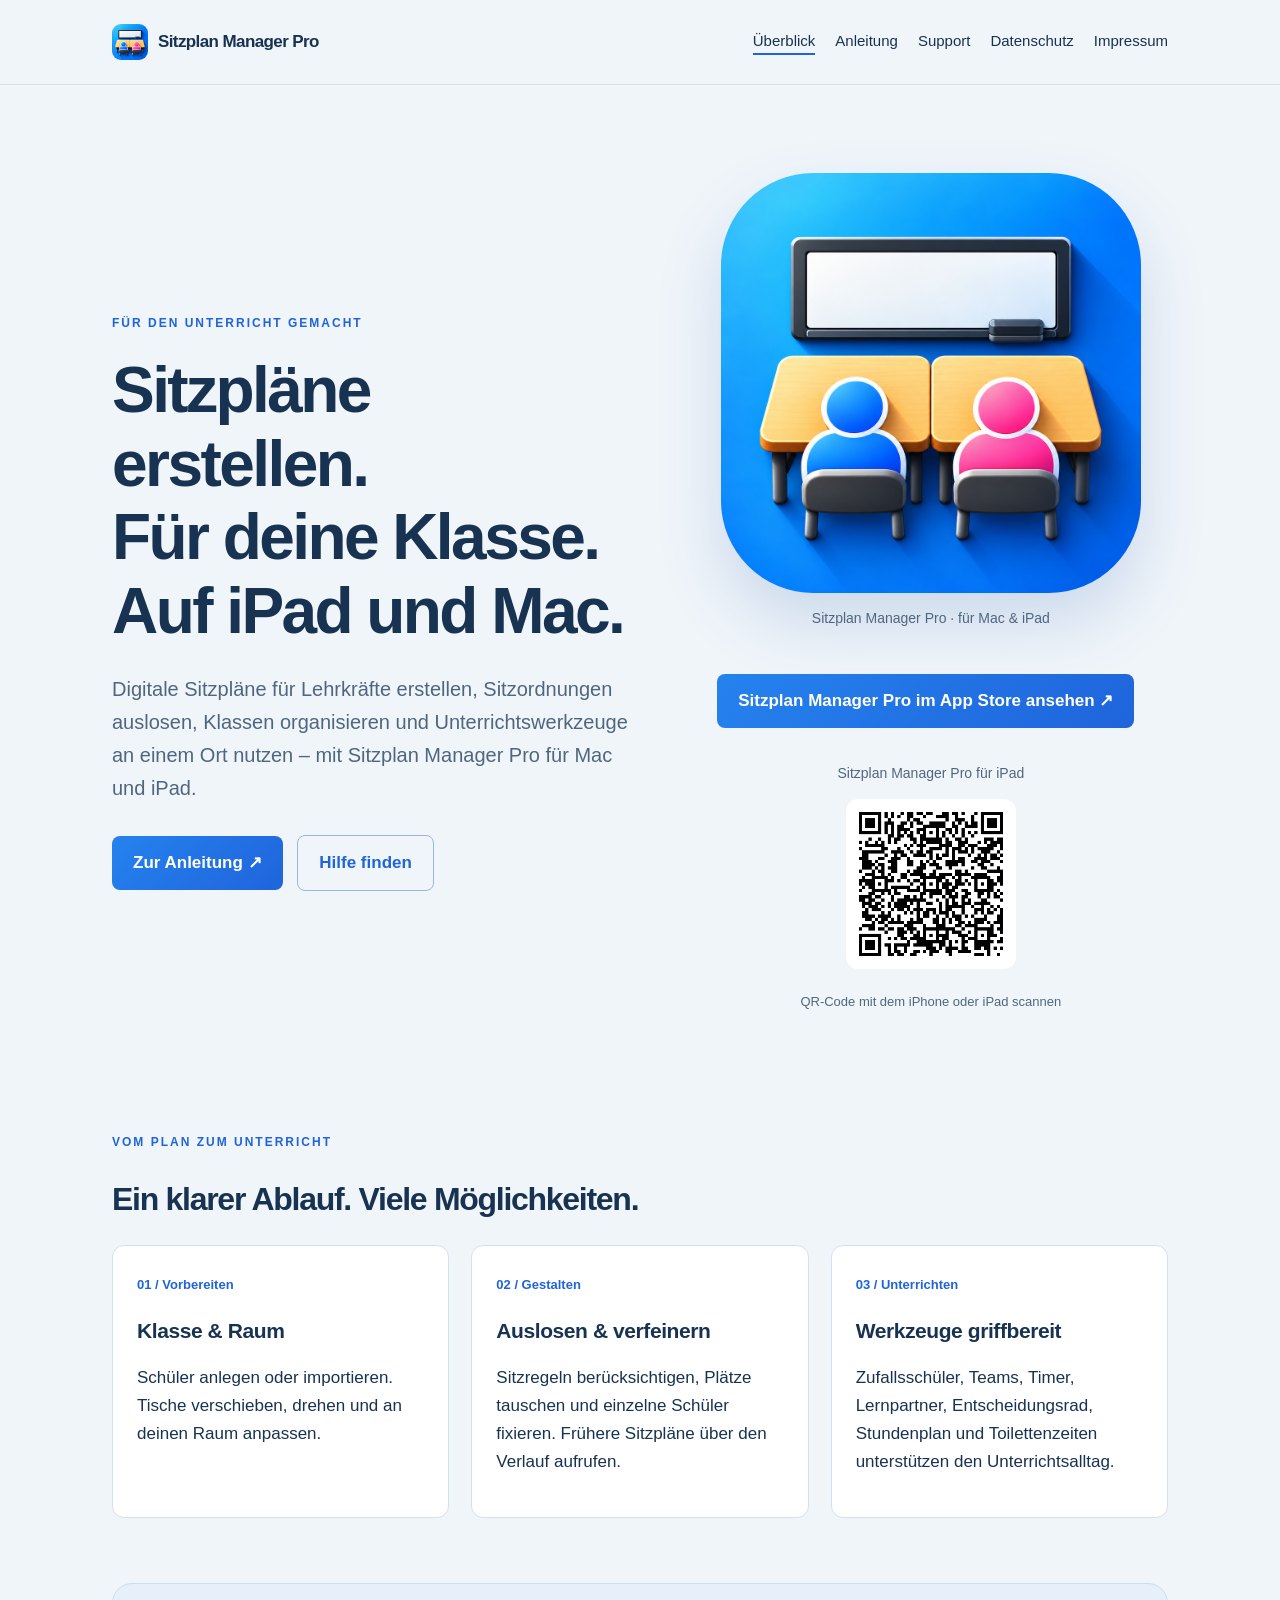
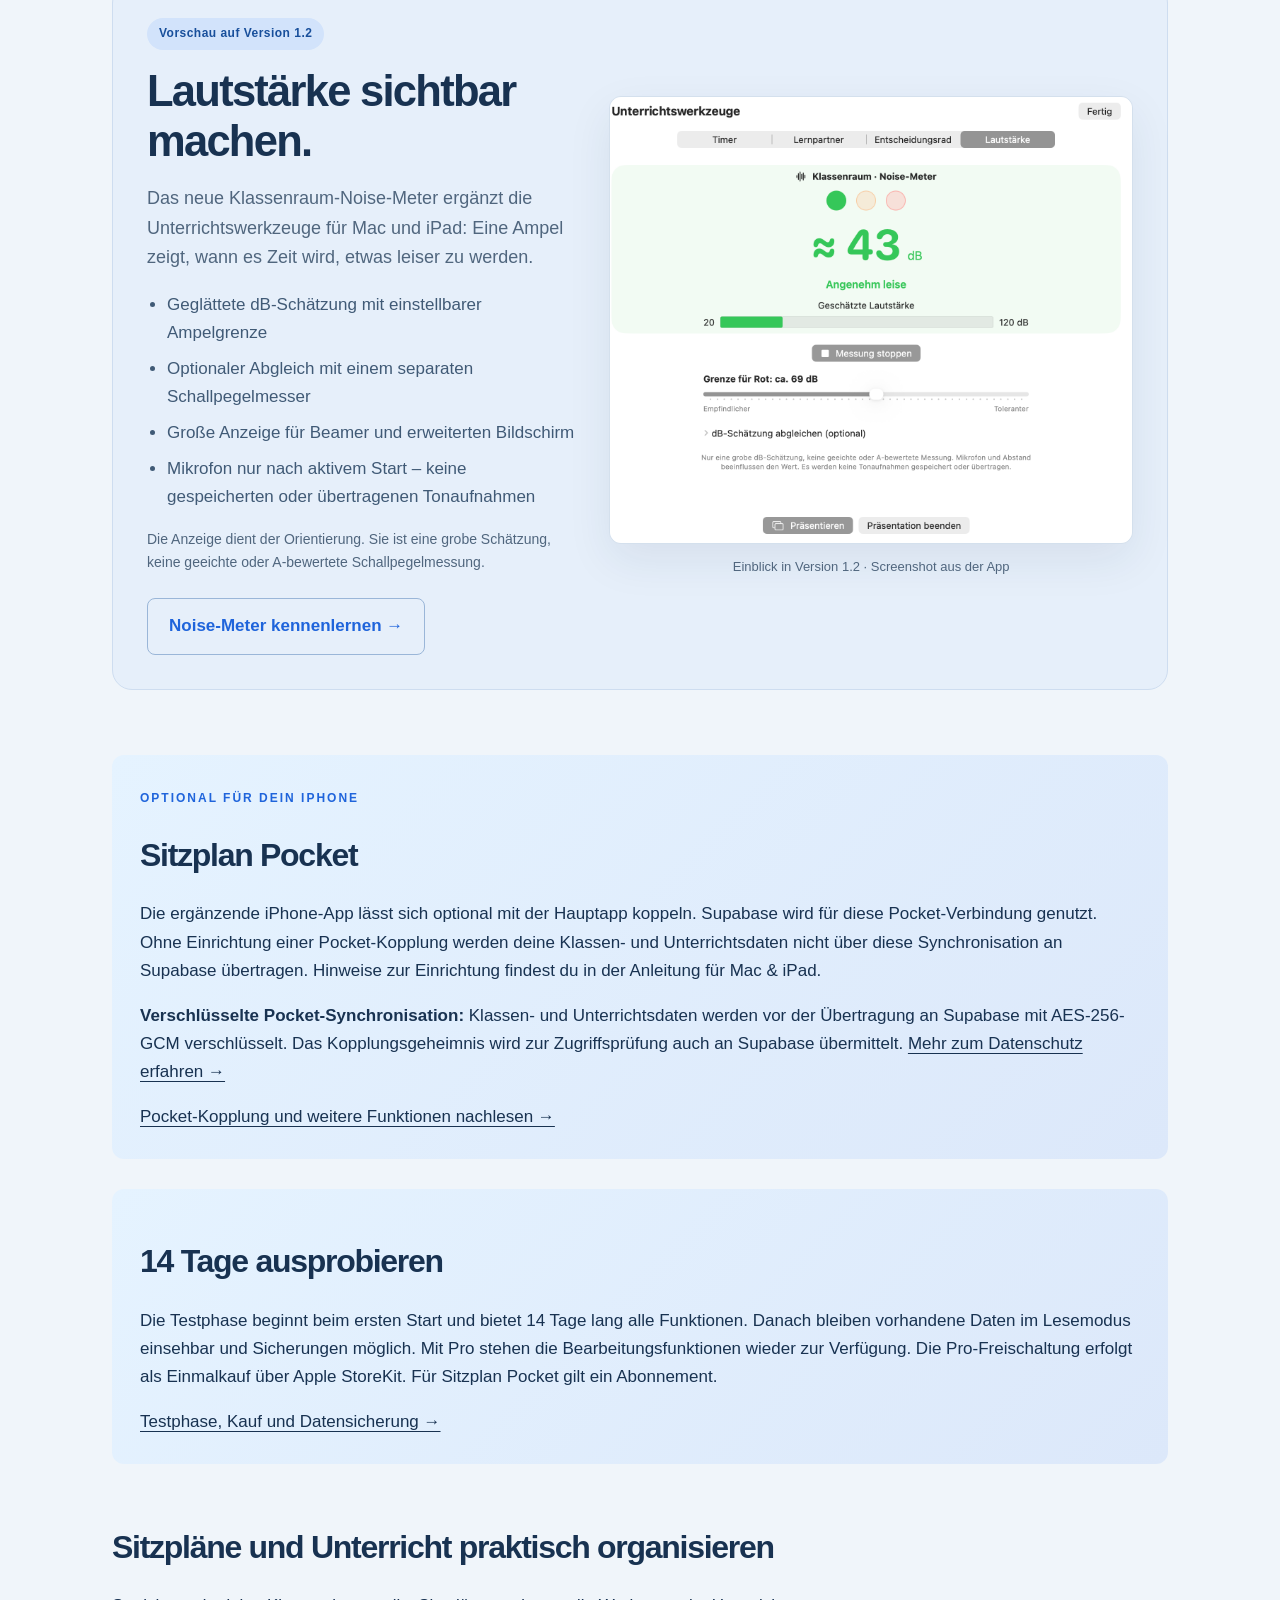
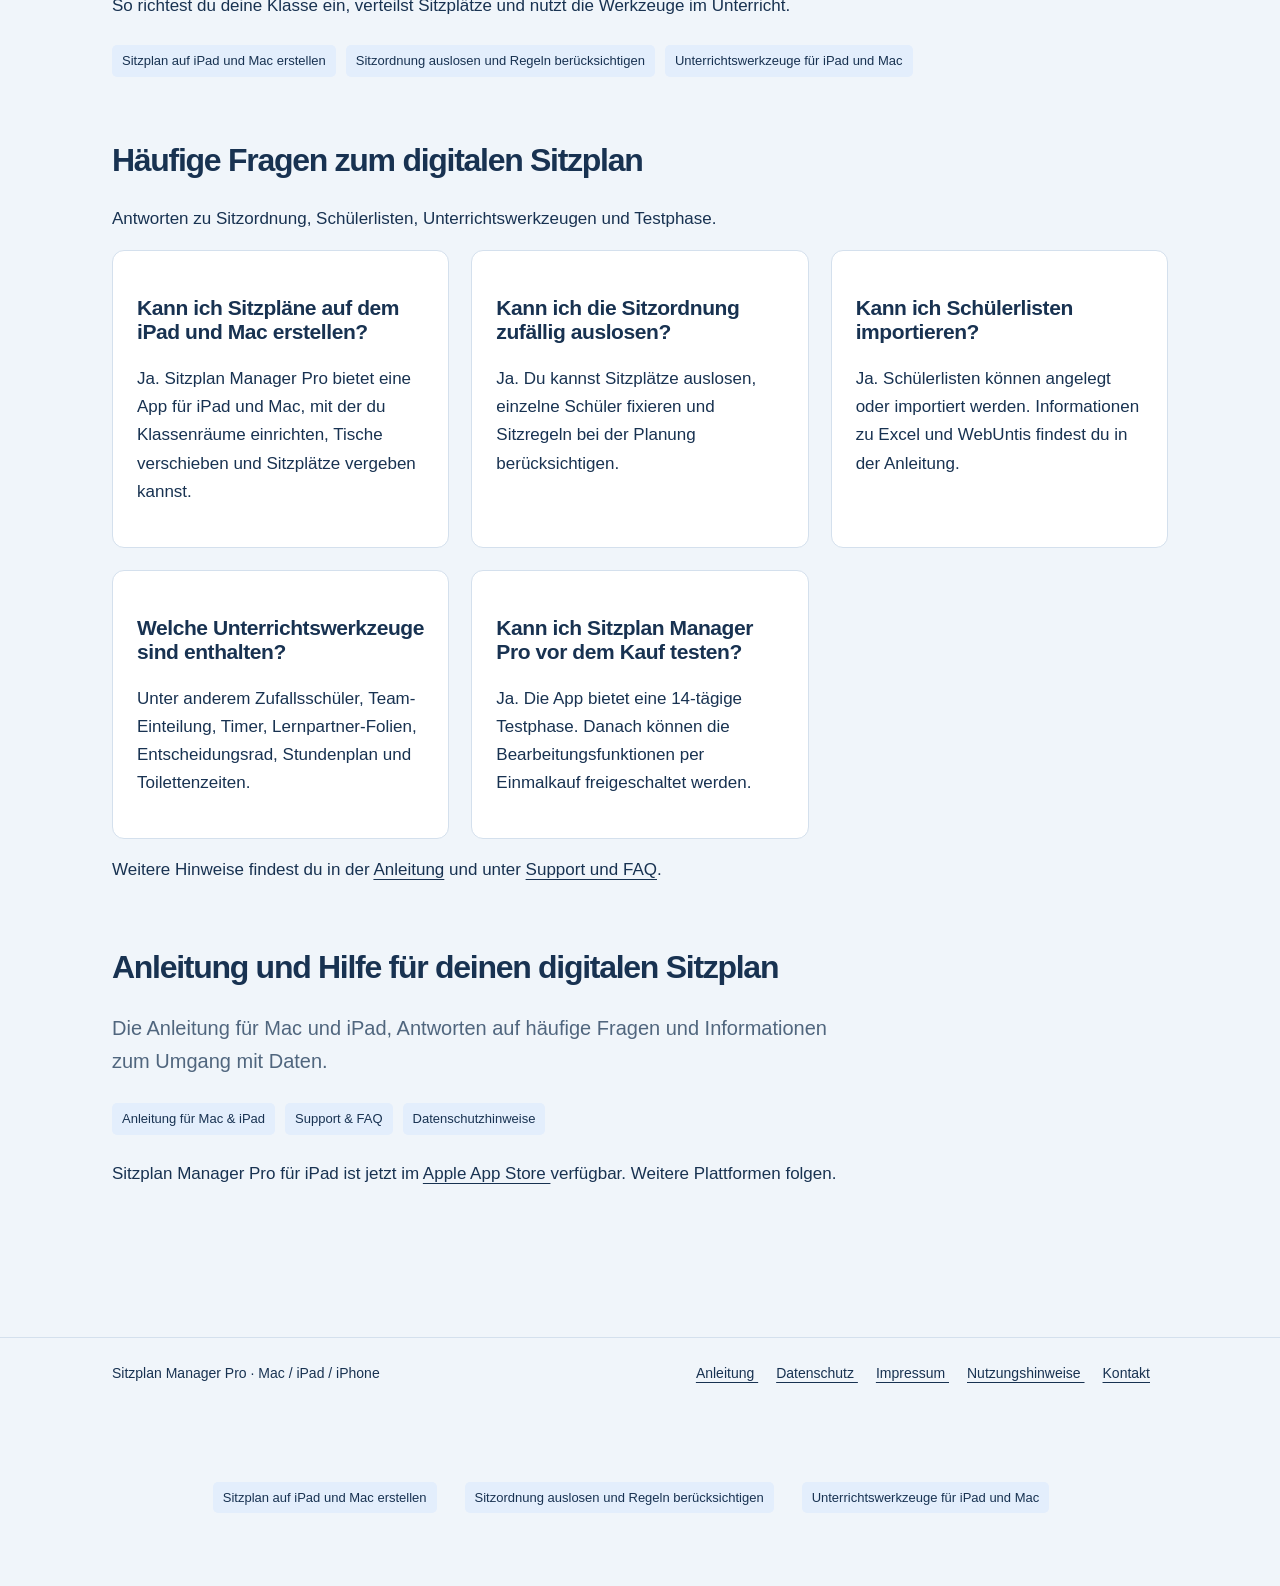
==== commit 9a25f4c6: "Add files via upload" ====
--- a/index.html
+++ b/index.html
@@ -300,6 +300,7 @@
       Hinweise zur Einrichtung findest du
       in der Anleitung für Mac &amp; iPad.
     </p>
+<p><strong>Verschlüsselte Pocket-Synchronisation:</strong> Klassen- und Unterrichtsdaten werden vor der Übertragung an Supabase mit AES-256-GCM verschlüsselt. Das Kopplungsgeheimnis wird zur Zugriffsprüfung auch an Supabase übermittelt. <a href="datenschutz.html">Mehr zum Datenschutz erfahren →</a></p>
 <a href="anleitung.html">
       Pocket-Kopplung und weitere Funktionen nachlesen →
     </a>
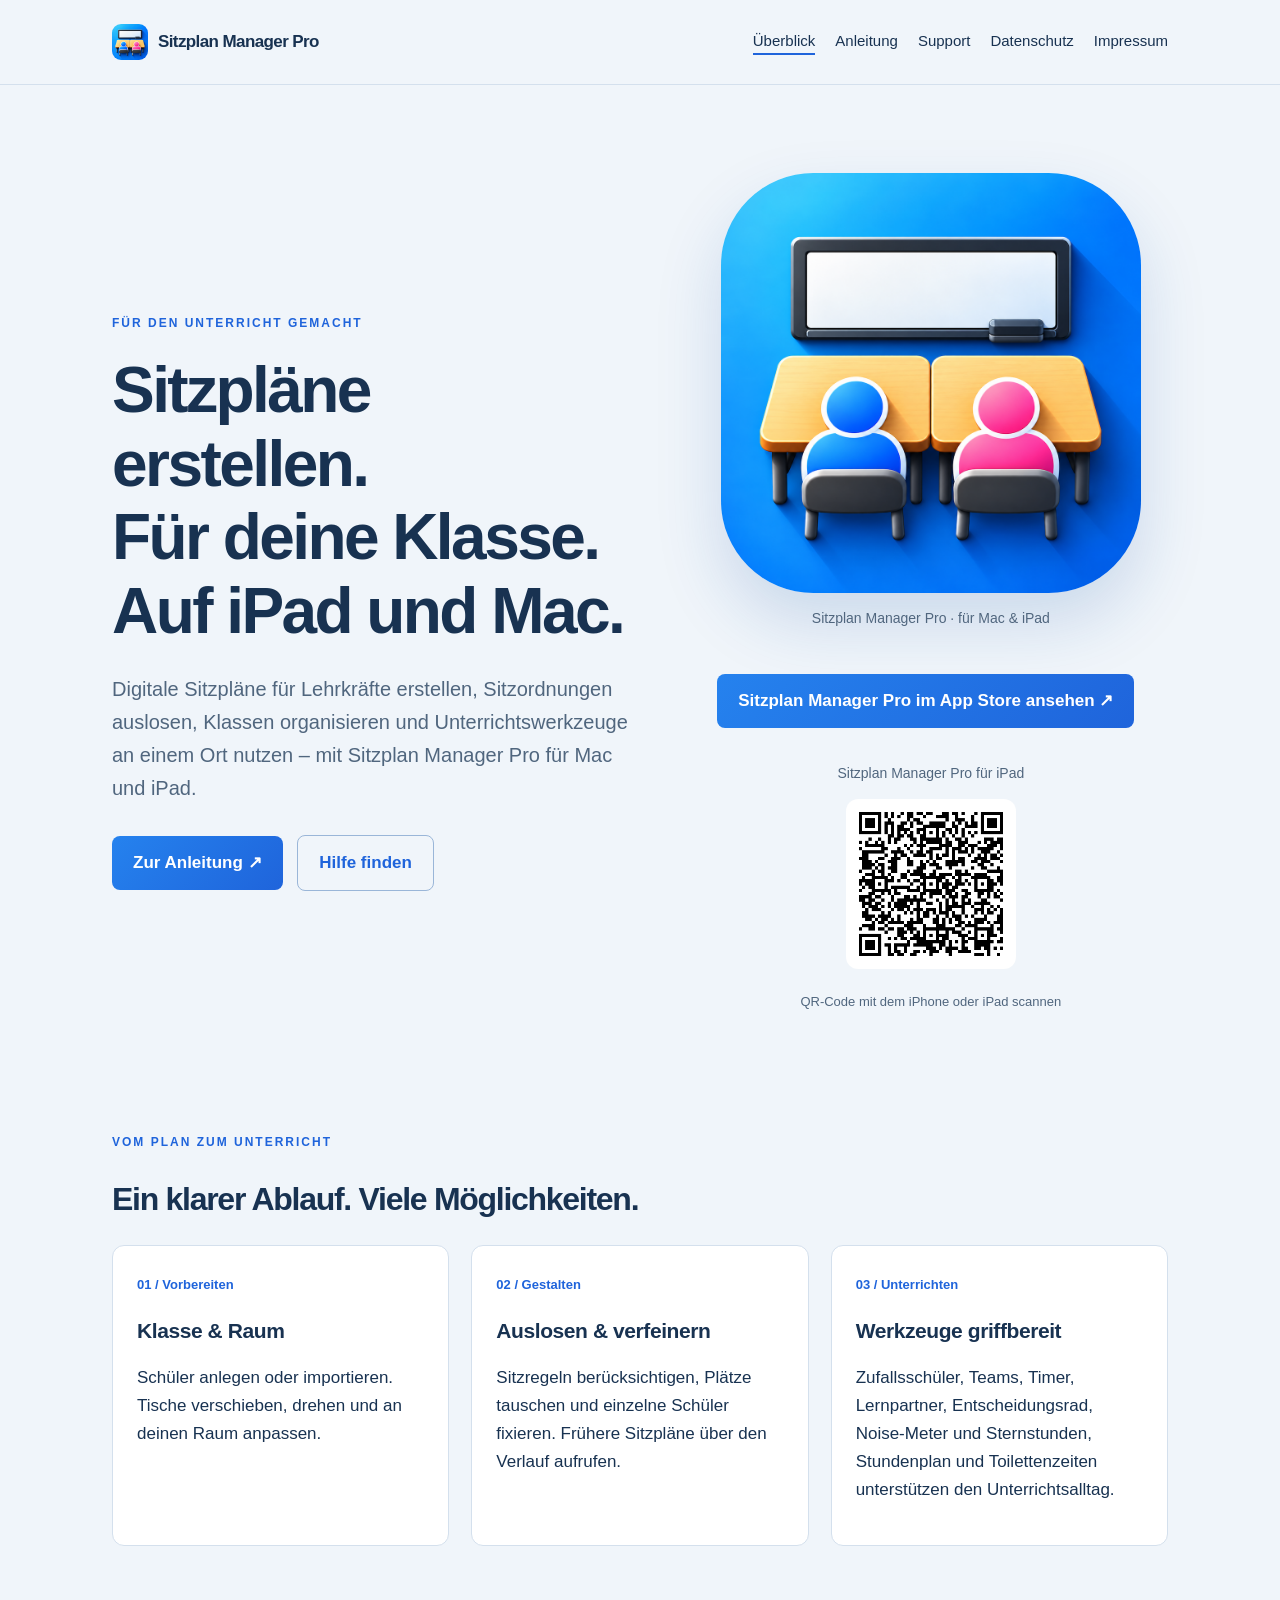
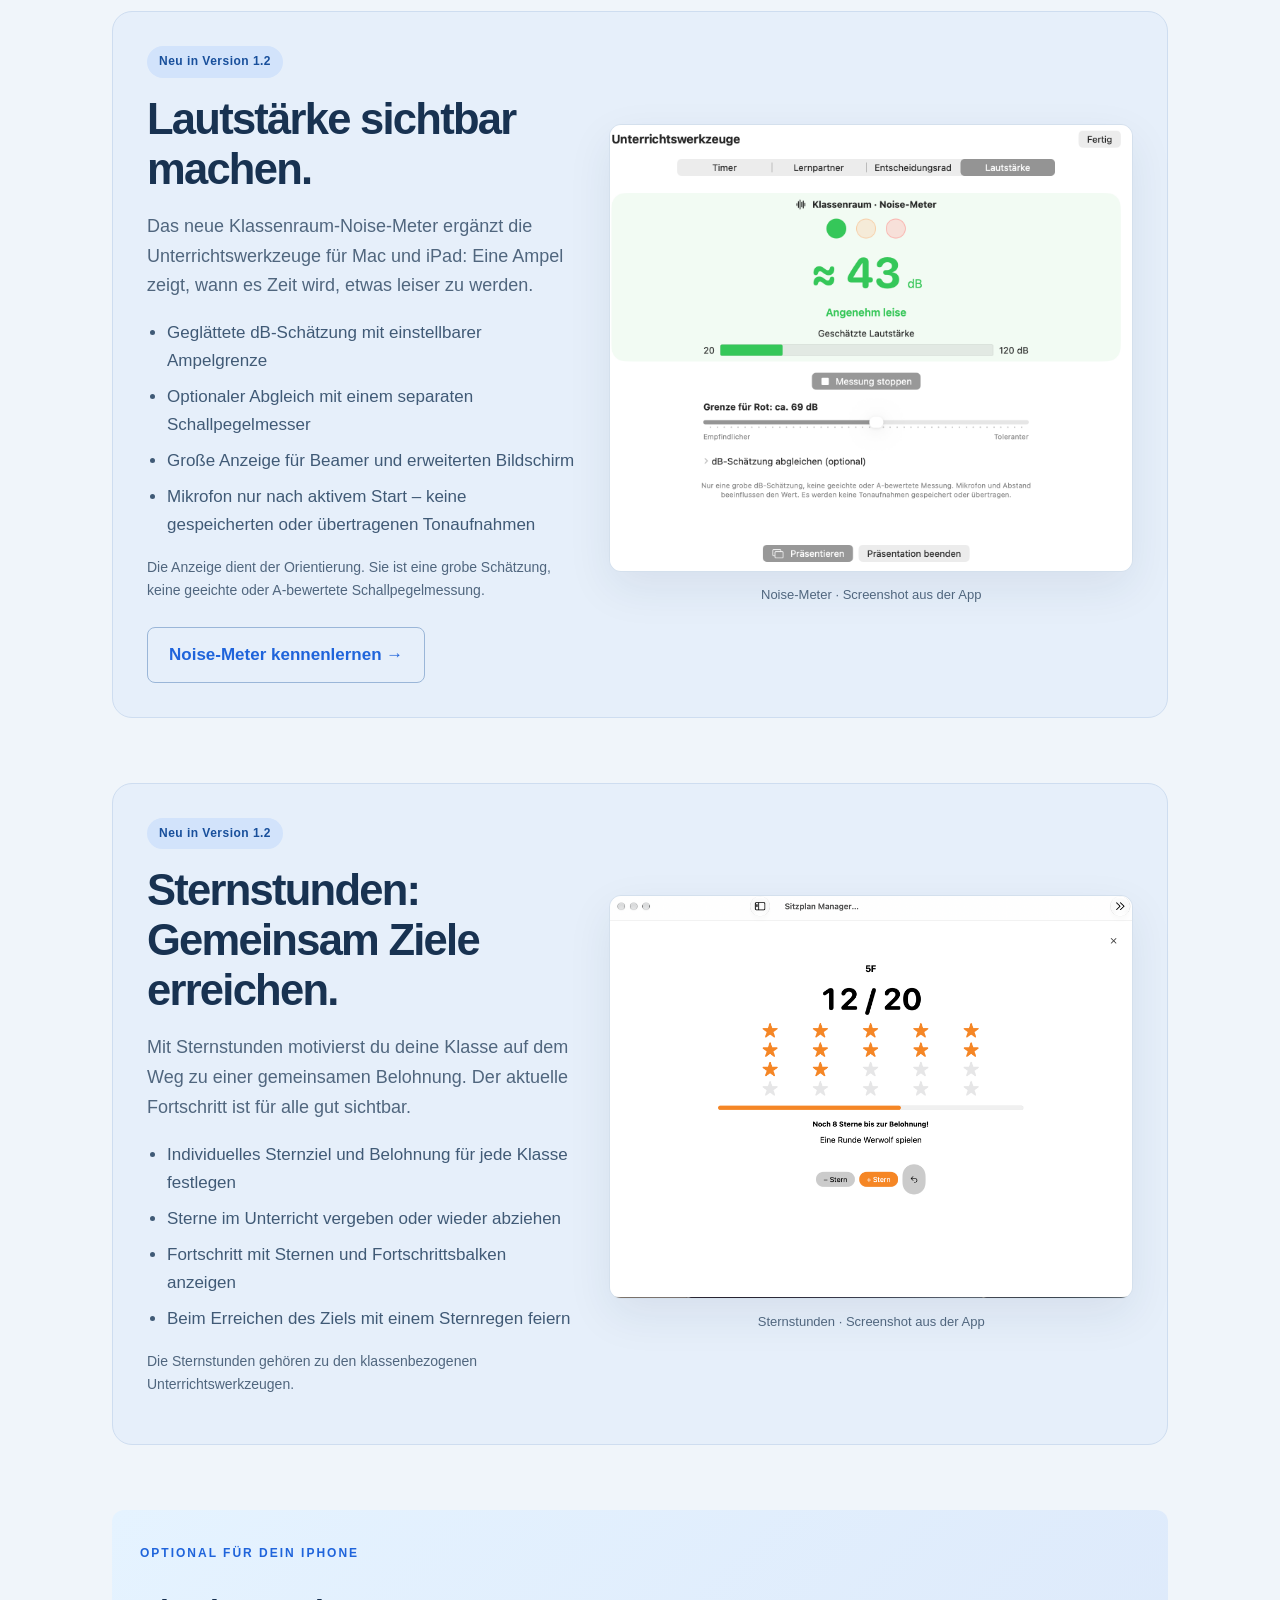
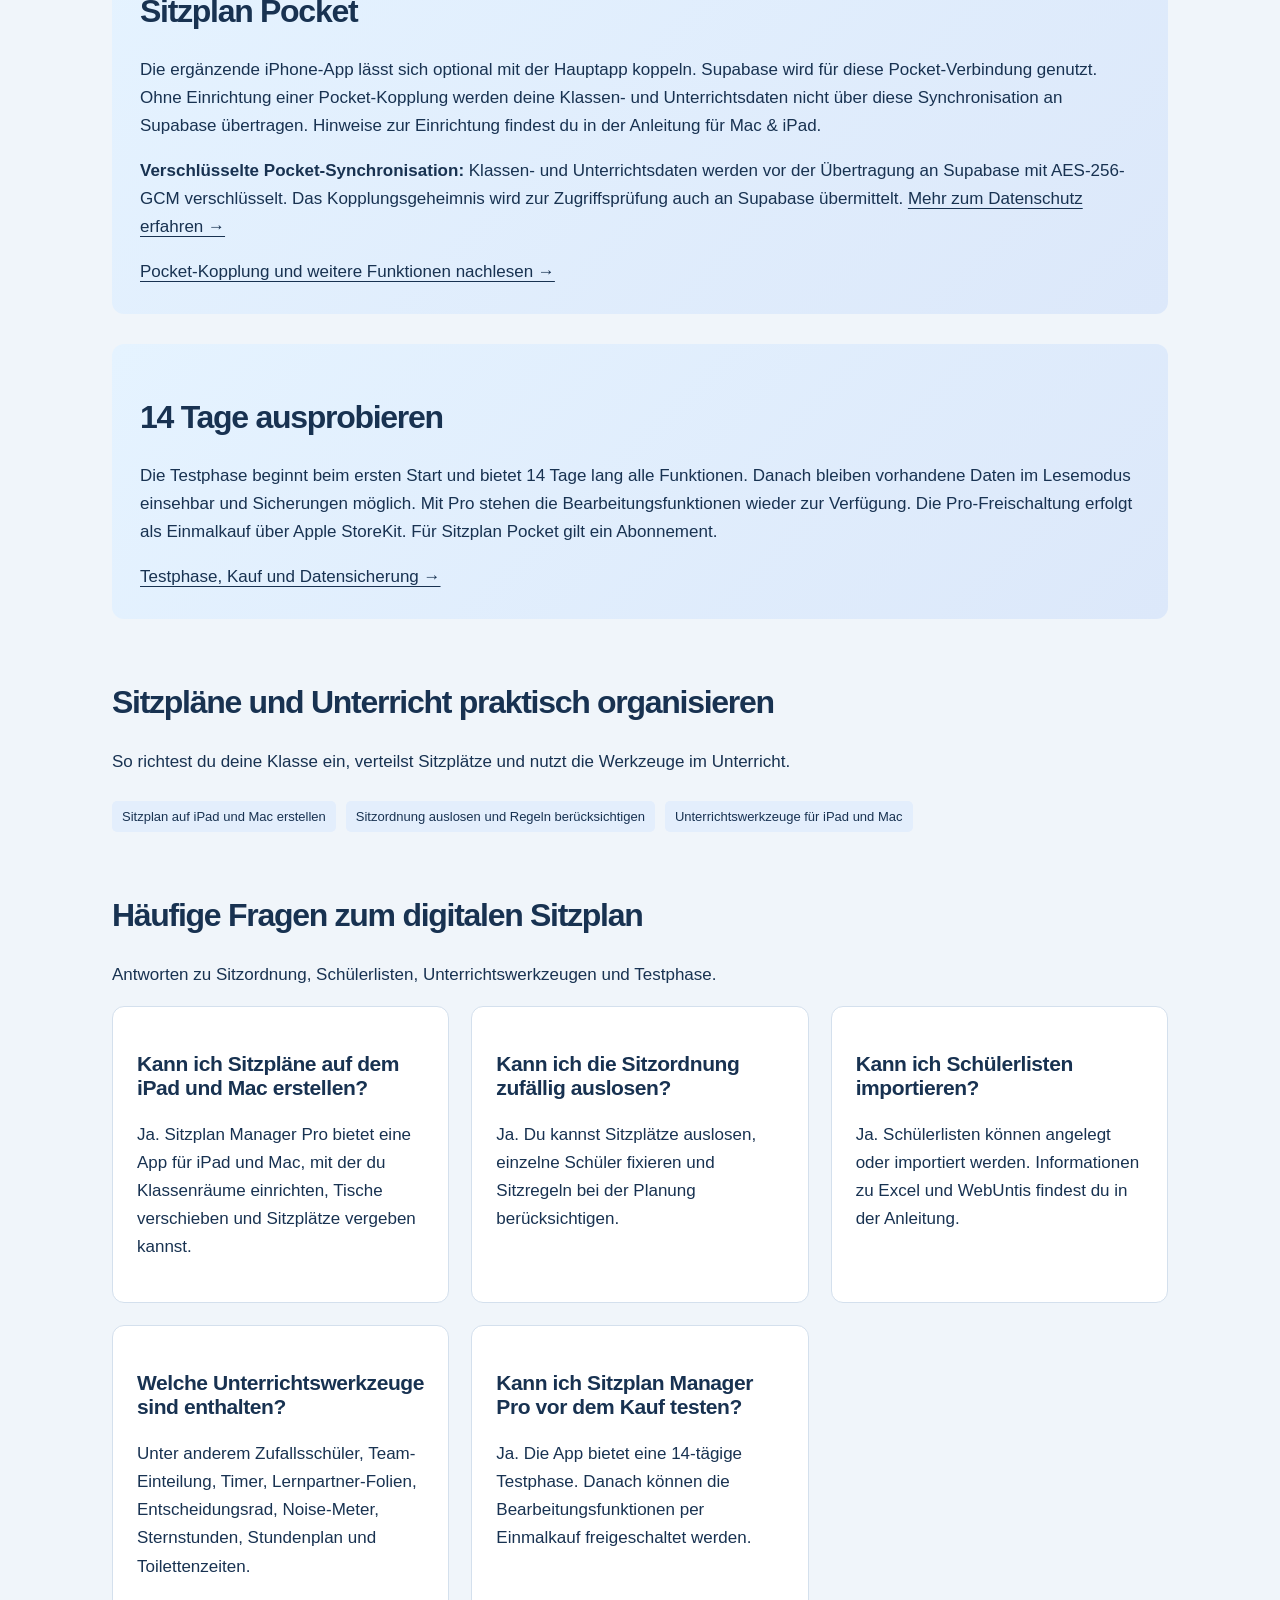
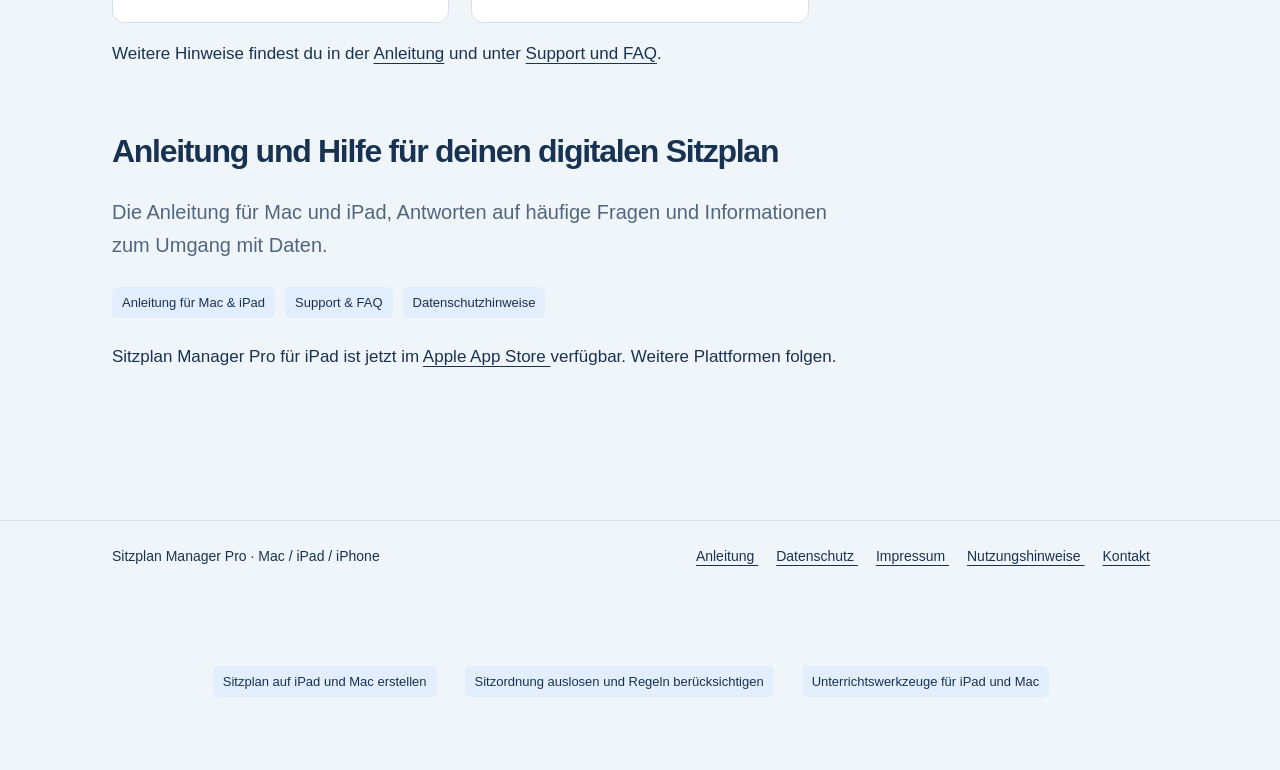
==== commit b9f22a18: "Add files via upload" ====
--- a/index.html
+++ b/index.html
@@ -3,7 +3,7 @@
 <head>
 <meta charset="utf-8">
 <meta name="viewport" content="width=device-width, initial-scale=1">
-<meta name="description" content="Digitaler Sitzplan für Lehrkräfte: Sitzordnung auf iPad und Mac erstellen, Schüler auslosen, Klassen organisieren und Unterrichtswerkzeuge nutzen.">
+<meta name="description" content="Digitaler Sitzplan für Lehrkräfte: Sitzordnung auf iPad und Mac erstellen, Schüler auslosen, Klassen organisieren und Unterrichtswerkzeuge wie Noise-Meter und Sternstunden nutzen.">
 <title>Digitaler Sitzplan für Lehrer auf iPad & Mac | Sitzplan Manager Pro</title>
 <link rel="stylesheet" href="style-blue-v2.css">
 <link rel="icon" type="image/png" href="app-icon.png">
@@ -13,7 +13,7 @@
 <meta property="og:locale" content="de_DE">
 <meta property="og:site_name" content="Sitzplan Manager Pro">
 <meta property="og:title" content="Digitaler Sitzplan für Lehrer auf iPad & Mac | Sitzplan Manager Pro">
-<meta property="og:description" content="Digitaler Sitzplan für Lehrkräfte: Sitzordnung auf iPad und Mac erstellen, Schüler auslosen, Klassen organisieren und Unterrichtswerkzeuge nutzen.">
+<meta property="og:description" content="Digitaler Sitzplan für Lehrkräfte: Sitzordnung auf iPad und Mac erstellen, Schüler auslosen, Klassen organisieren und Unterrichtswerkzeuge wie Noise-Meter und Sternstunden nutzen.">
 <meta property="og:url" content="https://edzartsinning-ui.github.io/sitzplan-manager-pro/">
 <meta property="og:image" content="https://edzartsinning-ui.github.io/sitzplan-manager-pro/app-icon.png">
 <meta property="og:image:alt" content="App-Symbol von Sitzplan Manager Pro">
@@ -39,7 +39,7 @@
       "@id": "https://edzartsinning-ui.github.io/sitzplan-manager-pro/#webpage",
       "url": "https://edzartsinning-ui.github.io/sitzplan-manager-pro/",
       "name": "Digitaler Sitzplan für Lehrer auf iPad & Mac | Sitzplan Manager Pro",
-      "description": "Digitaler Sitzplan für Lehrkräfte: Sitzordnung auf iPad und Mac erstellen, Schüler auslosen, Klassen organisieren und Unterrichtswerkzeuge nutzen.",
+      "description": "Digitaler Sitzplan für Lehrkräfte: Sitzordnung auf iPad und Mac erstellen, Schüler auslosen, Klassen organisieren und Unterrichtswerkzeuge wie Noise-Meter und Sternstunden nutzen.",
       "inLanguage": "de-DE",
       "isPartOf": {
         "@id": "https://edzartsinning-ui.github.io/sitzplan-manager-pro/#website"
@@ -65,6 +65,8 @@
         "Schülerlisten importieren",
         "Teams und Zufallsschüler",
         "Timer und Unterrichtswerkzeuge",
+        "Noise-Meter als Lautstärkeampel",
+        "Sternstunden als klassenbezogenes Belohnungssystem",
         "Sitzpläne sichern"
       ]
     },
@@ -101,7 +103,7 @@
           "name": "Welche Unterrichtswerkzeuge sind enthalten?",
           "acceptedAnswer": {
             "@type": "Answer",
-            "text": "Unter anderem Zufallsschüler, Team-Einteilung, Timer, Lernpartner-Folien, Entscheidungsrad, Stundenplan und Toilettenzeiten."
+            "text": "Unter anderem Zufallsschüler, Team-Einteilung, Timer, Lernpartner-Folien, Entscheidungsrad, Noise-Meter, Sternstunden, Stundenplan und Toilettenzeiten."
           }
         },
         {
@@ -252,16 +254,16 @@
         </span>
 <h3>Werkzeuge griffbereit</h3>
 <p>
-          Zufallsschüler, Teams, Timer, Lernpartner, Entscheidungsrad,
+          Zufallsschüler, Teams, Timer, Lernpartner, Entscheidungsrad, Noise-Meter und Sternstunden,
           Stundenplan und Toilettenzeiten
           unterstützen den Unterrichtsalltag.
         </p>
 </article>
 </div>
 </section>
-<section class="section feature-preview" id="vorschau-1-2" aria-labelledby="preview-title">
+<section class="section feature-preview" id="neuerungen-1-2" aria-labelledby="preview-title">
 <div class="preview-copy">
-<span class="preview-badge">Vorschau auf Version 1.2</span>
+<span class="preview-badge">Neu in Version 1.2</span>
 <h2 id="preview-title">Lautstärke sichtbar machen.</h2>
 <p class="lead">Das neue Klassenraum-Noise-Meter ergänzt die Unterrichtswerkzeuge für Mac und iPad: Eine Ampel zeigt, wann es Zeit wird, etwas leiser zu werden.</p>
 <ul class="feature-list">
@@ -277,7 +279,27 @@
 <a href="noise-meter-v1-2.png" target="_blank" rel="noopener noreferrer" aria-label="Screenshot des Noise-Meters in voller Größe öffnen">
 <img src="noise-meter-v1-2.png" decoding="async" width="1476" height="1262" loading="lazy" alt="Noise-Meter in den Unterrichtswerkzeugen: grüne Ampel, geschätzte 43 Dezibel und einstellbare Grenze für Rot.">
 </a>
-<figcaption>Einblick in Version 1.2 · Screenshot aus der App</figcaption>
+<figcaption>Noise-Meter · Screenshot aus der App</figcaption>
+</figure>
+</section>
+<section class="section feature-preview" id="sternstunden" aria-labelledby="stars-title">
+<div class="preview-copy">
+<span class="preview-badge">Neu in Version 1.2</span>
+<h2 id="stars-title">Sternstunden: Gemeinsam Ziele erreichen.</h2>
+<p class="lead">Mit Sternstunden motivierst du deine Klasse auf dem Weg zu einer gemeinsamen Belohnung. Der aktuelle Fortschritt ist für alle gut sichtbar.</p>
+<ul class="feature-list">
+<li>Individuelles Sternziel und Belohnung für jede Klasse festlegen</li>
+<li>Sterne im Unterricht vergeben oder wieder abziehen</li>
+<li>Fortschritt mit Sternen und Fortschrittsbalken anzeigen</li>
+<li>Beim Erreichen des Ziels mit einem Sternregen feiern</li>
+</ul>
+<p class="preview-note">Die Sternstunden gehören zu den klassenbezogenen Unterrichtswerkzeugen.</p>
+</div>
+<figure class="preview-image">
+<a href="sternstunden-v1-2.png" target="_blank" rel="noopener noreferrer" aria-label="Screenshot der Sternstunden in voller Größe öffnen">
+<img src="sternstunden-v1-2.png" decoding="async" width="1408" height="1083" loading="lazy" alt="Sternstunden der Klasse 5F: 12 von 20 Sternen erreicht, Fortschrittsbalken und Belohnung Eine Runde Werwolf spielen.">
+</a>
+<figcaption>Sternstunden · Screenshot aus der App</figcaption>
 </figure>
 </section>
 <!-- POCKET -->
@@ -335,7 +357,7 @@
 <article class="card"><h3>Kann ich Sitzpläne auf dem iPad und Mac erstellen?</h3><p>Ja. Sitzplan Manager Pro bietet eine App für iPad und Mac, mit der du Klassenräume einrichten, Tische verschieben und Sitzplätze vergeben kannst.</p></article>
 <article class="card"><h3>Kann ich die Sitzordnung zufällig auslosen?</h3><p>Ja. Du kannst Sitzplätze auslosen, einzelne Schüler fixieren und Sitzregeln bei der Planung berücksichtigen.</p></article>
 <article class="card"><h3>Kann ich Schülerlisten importieren?</h3><p>Ja. Schülerlisten können angelegt oder importiert werden. Informationen zu Excel und WebUntis findest du in der Anleitung.</p></article>
-<article class="card"><h3>Welche Unterrichtswerkzeuge sind enthalten?</h3><p>Unter anderem Zufallsschüler, Team-Einteilung, Timer, Lernpartner-Folien, Entscheidungsrad, Stundenplan und Toilettenzeiten.</p></article>
+<article class="card"><h3>Welche Unterrichtswerkzeuge sind enthalten?</h3><p>Unter anderem Zufallsschüler, Team-Einteilung, Timer, Lernpartner-Folien, Entscheidungsrad, Noise-Meter, Sternstunden, Stundenplan und Toilettenzeiten.</p></article>
 <article class="card"><h3>Kann ich Sitzplan Manager Pro vor dem Kauf testen?</h3><p>Ja. Die App bietet eine 14-tägige Testphase. Danach können die Bearbeitungsfunktionen per Einmalkauf freigeschaltet werden.</p></article>
 </div>
 <p>Weitere Hinweise findest du in der <a href="anleitung.html">Anleitung</a> und unter <a href="support.html">Support und FAQ</a>.</p>
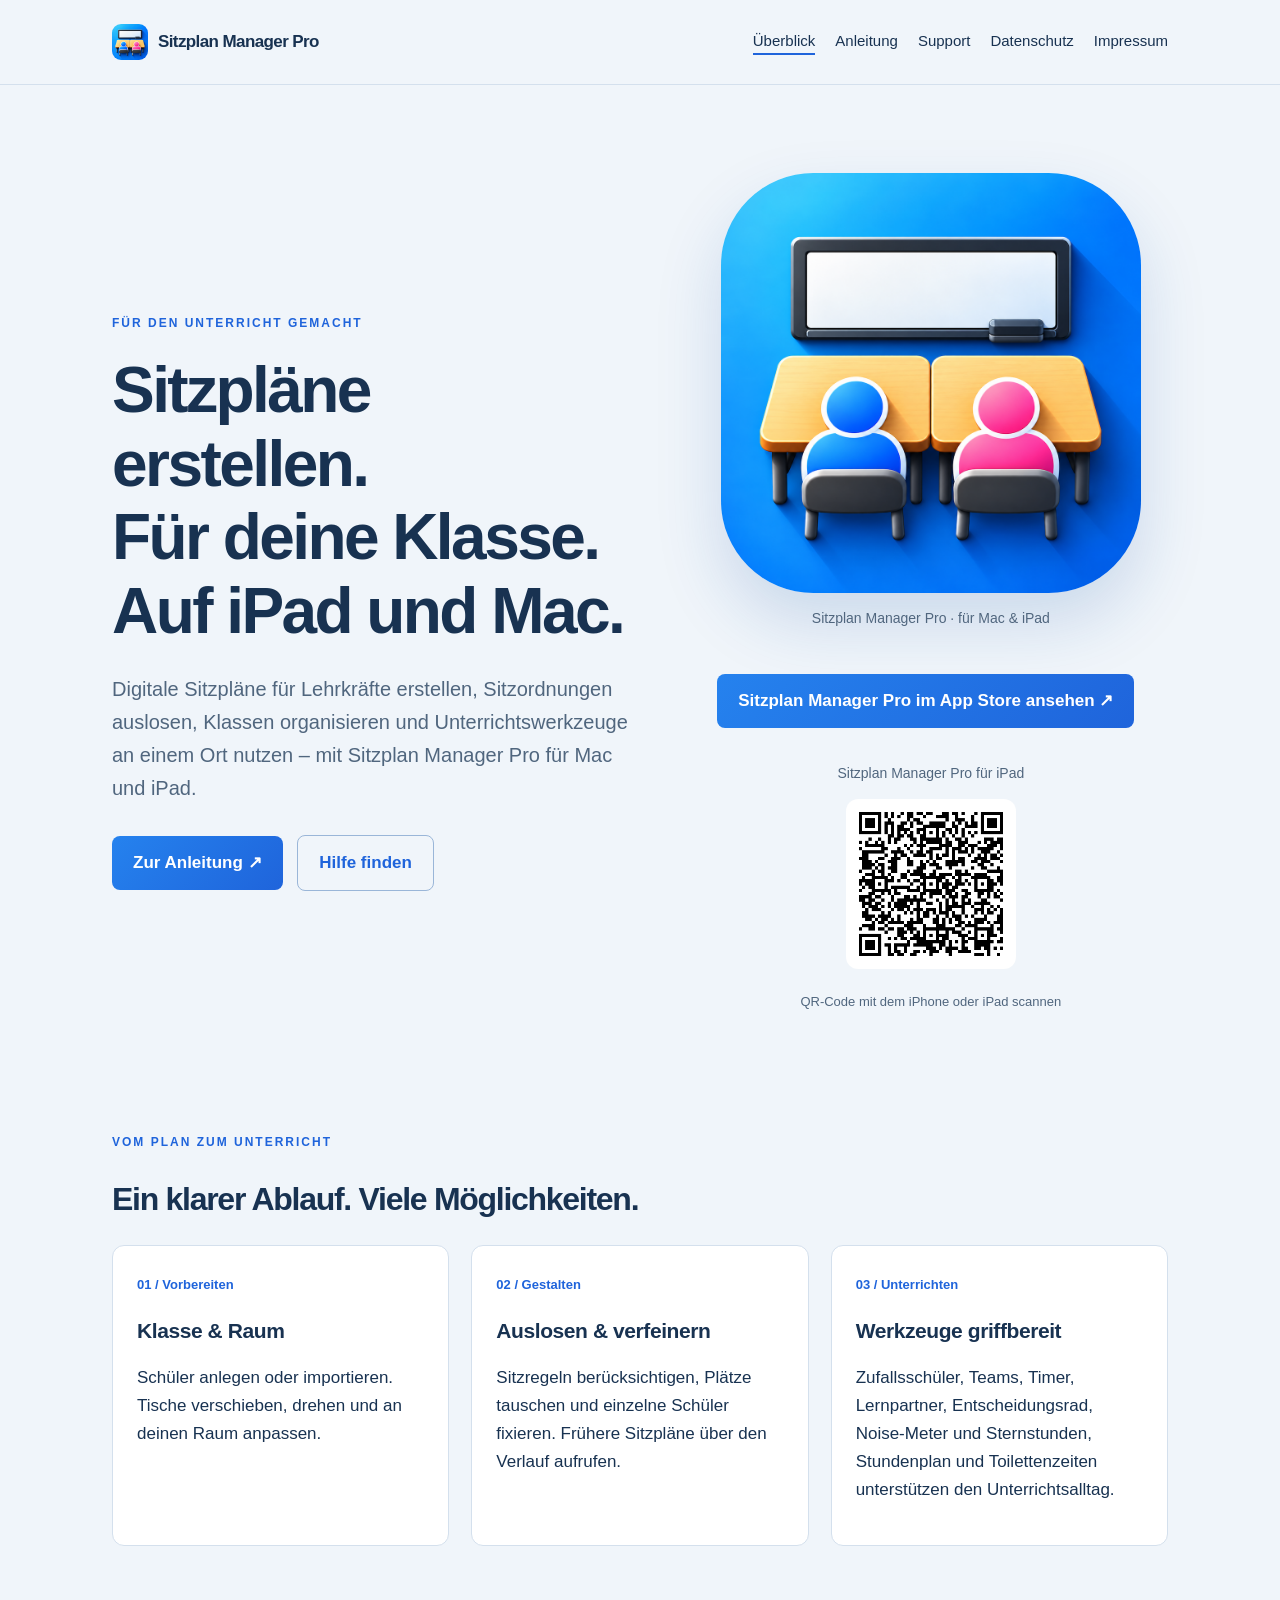
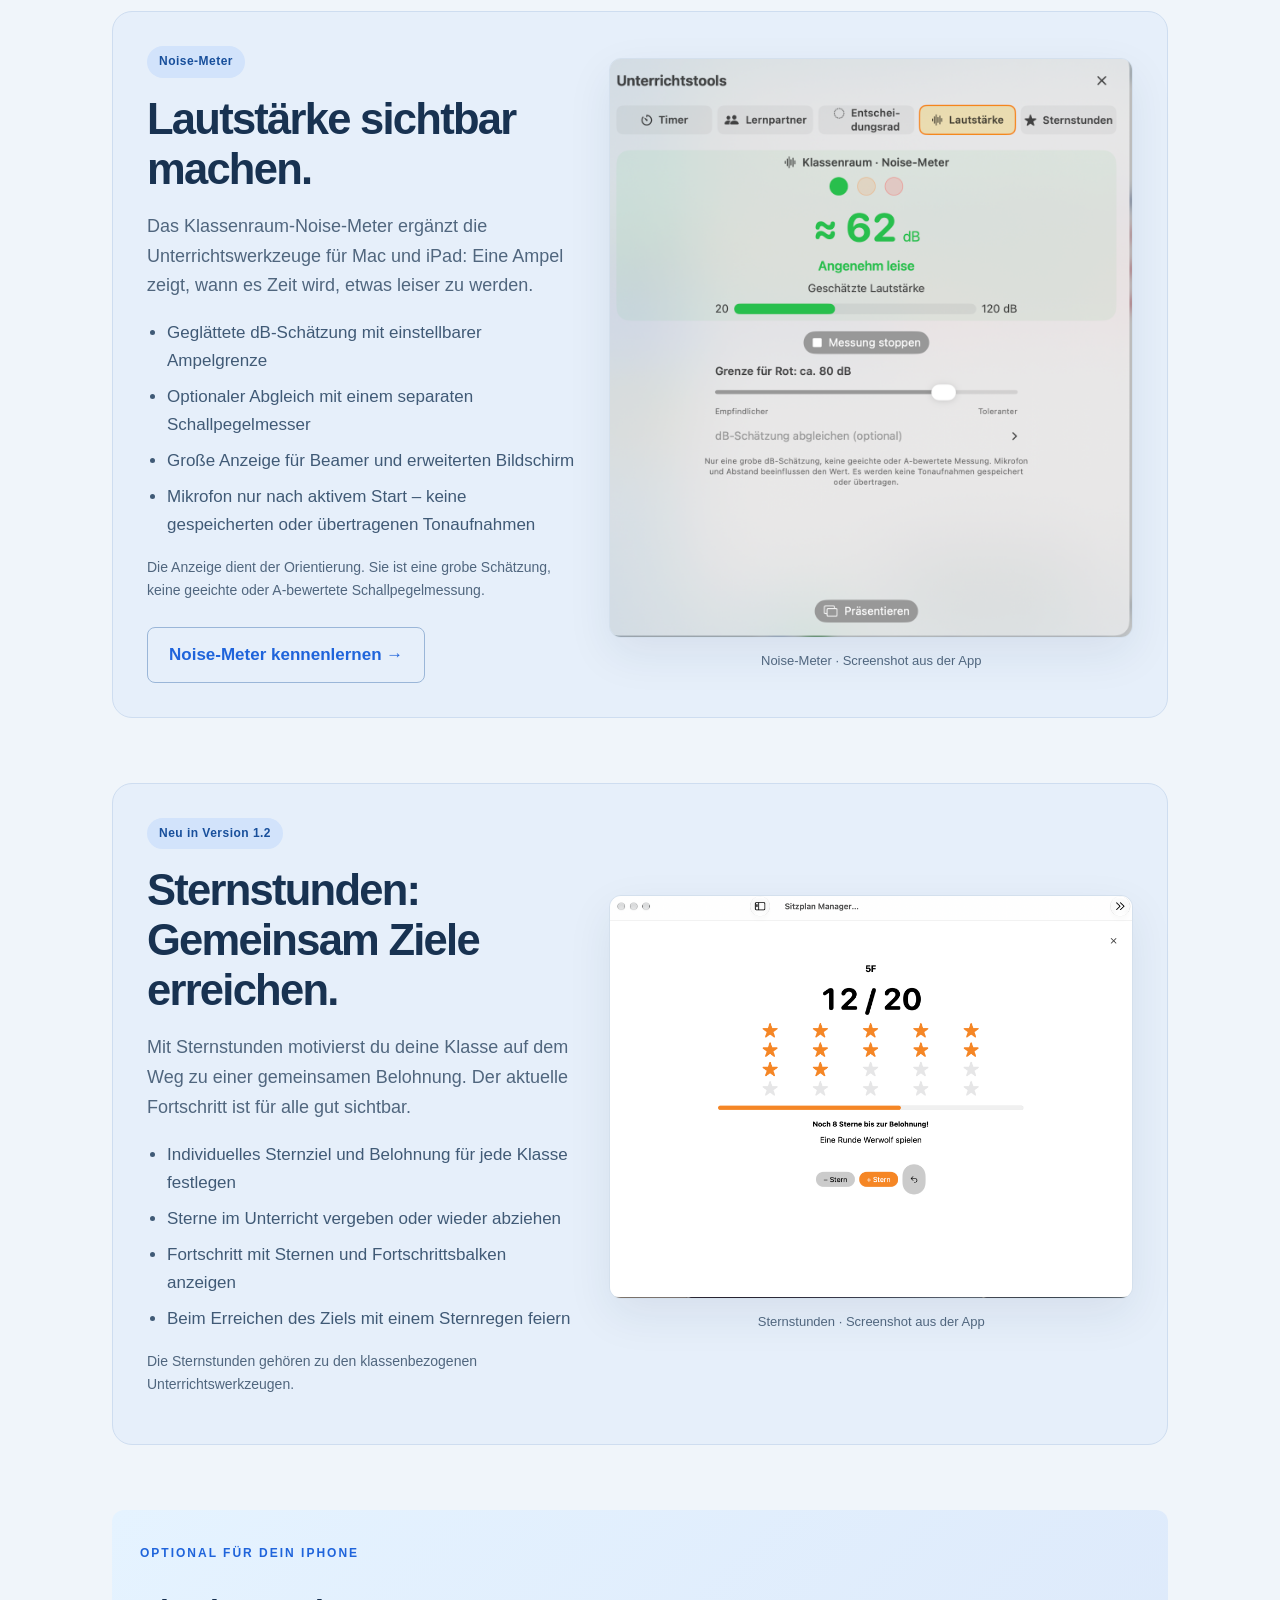
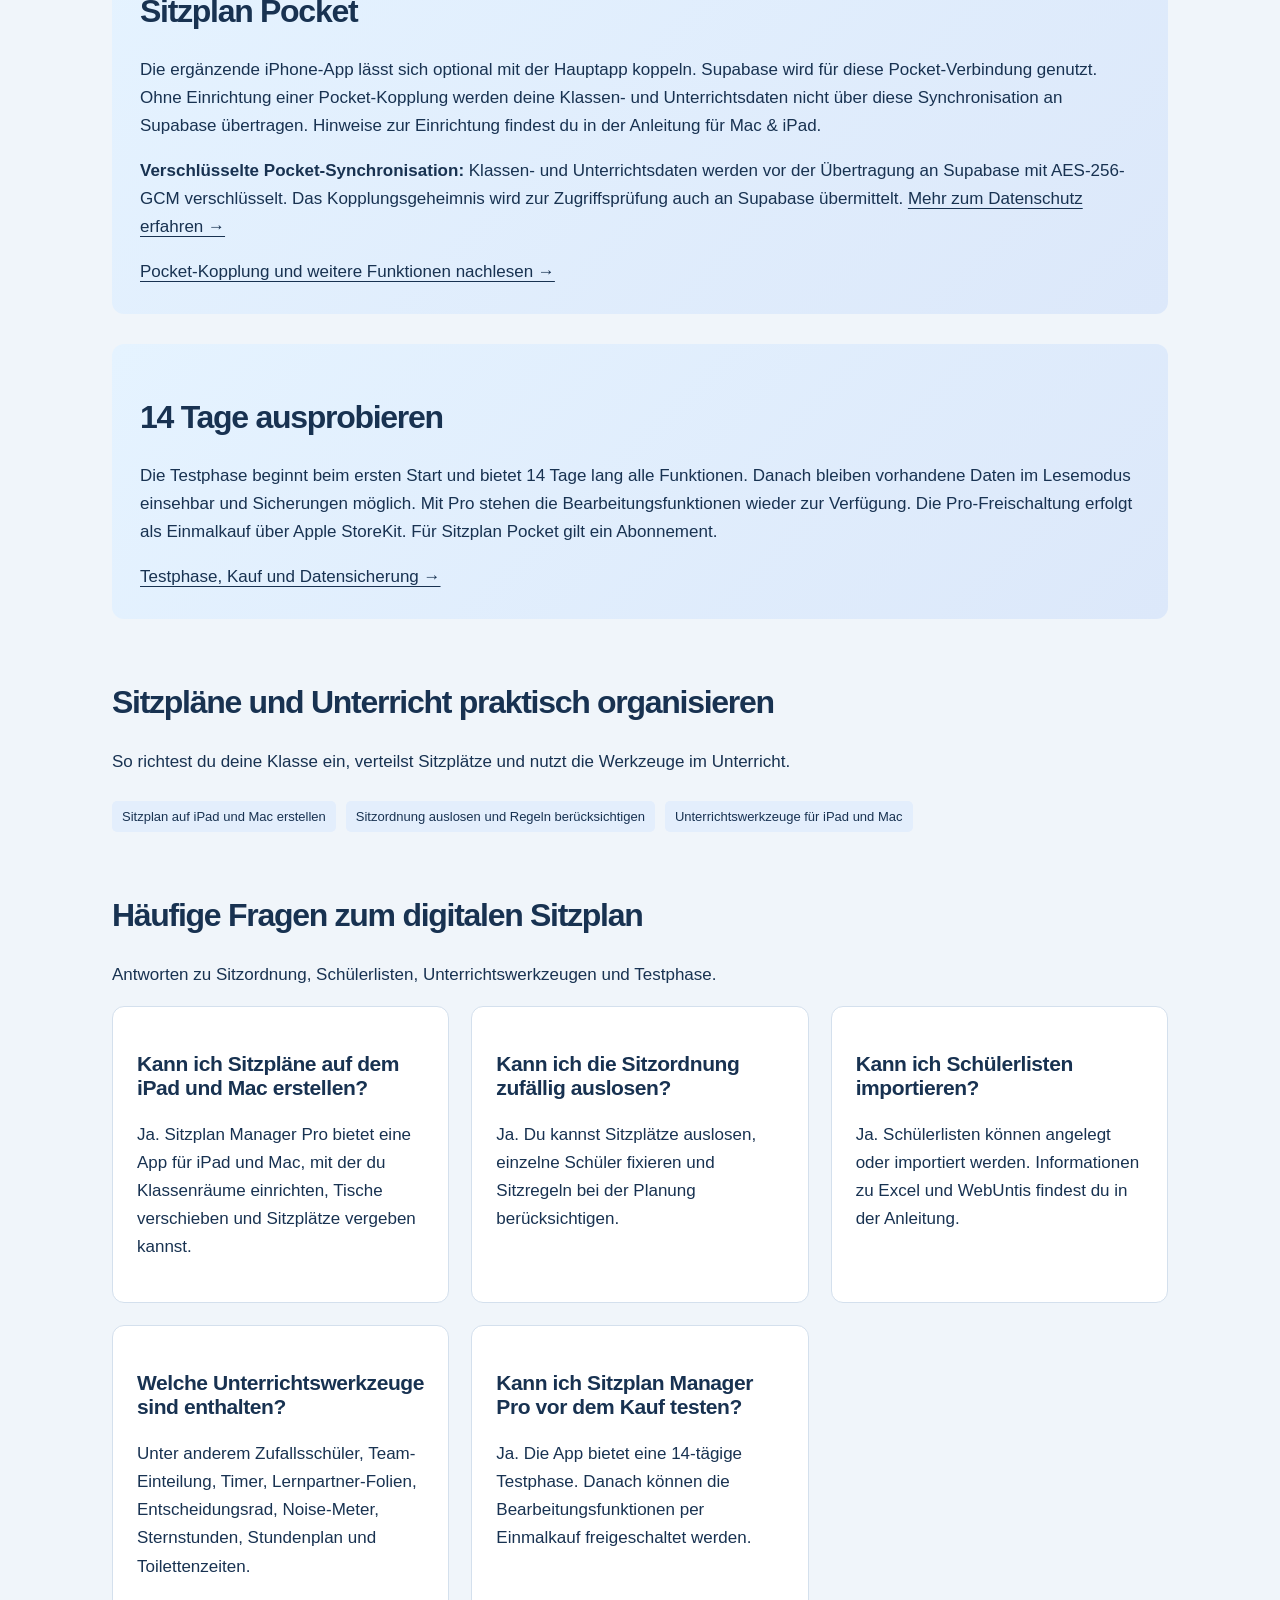
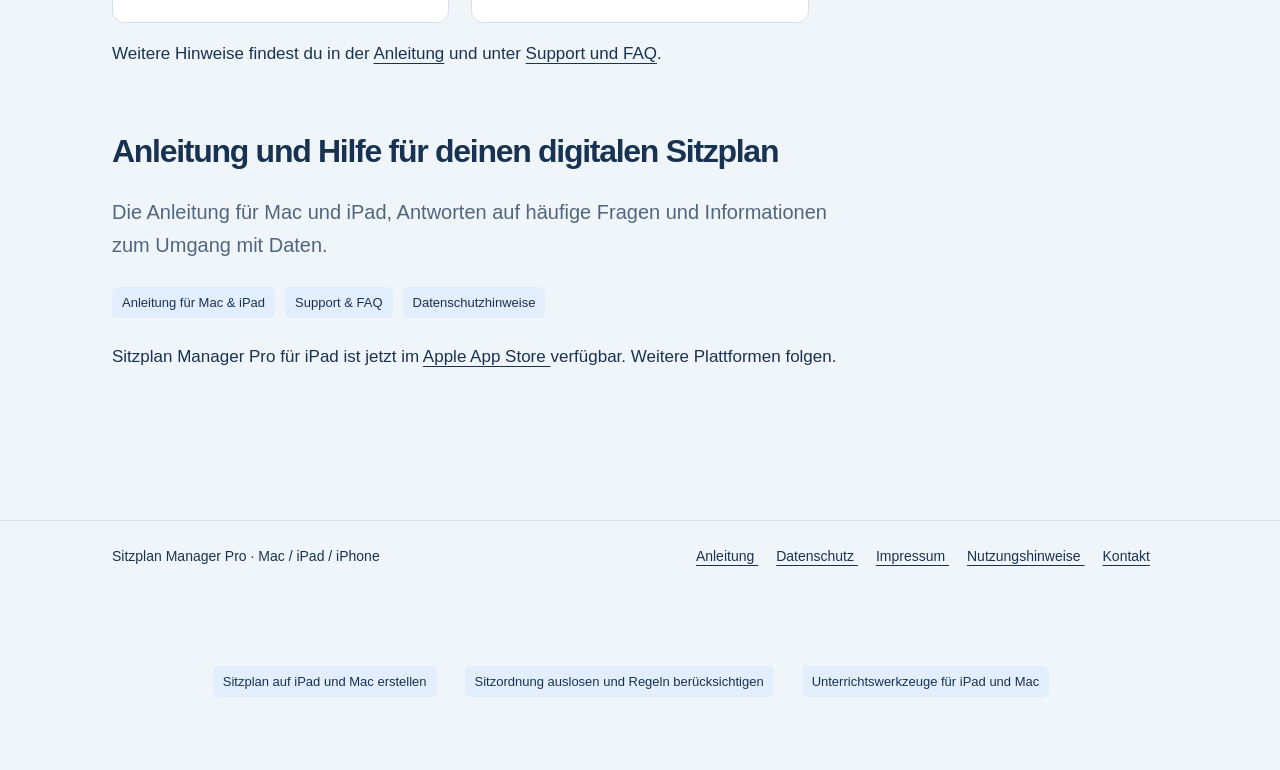
==== commit 87e20cad: "Add files via upload" ====
--- a/index.html
+++ b/index.html
@@ -261,11 +261,11 @@
 </article>
 </div>
 </section>
-<section class="section feature-preview" id="neuerungen-1-2" aria-labelledby="preview-title">
+<section class="section feature-preview" id="noise-meter" aria-labelledby="preview-title">
 <div class="preview-copy">
-<span class="preview-badge">Neu in Version 1.2</span>
+<span class="preview-badge">Noise-Meter</span>
 <h2 id="preview-title">Lautstärke sichtbar machen.</h2>
-<p class="lead">Das neue Klassenraum-Noise-Meter ergänzt die Unterrichtswerkzeuge für Mac und iPad: Eine Ampel zeigt, wann es Zeit wird, etwas leiser zu werden.</p>
+<p class="lead">Das Klassenraum-Noise-Meter ergänzt die Unterrichtswerkzeuge für Mac und iPad: Eine Ampel zeigt, wann es Zeit wird, etwas leiser zu werden.</p>
 <ul class="feature-list">
 <li>Geglättete dB-Schätzung mit einstellbarer Ampelgrenze</li>
 <li>Optionaler Abgleich mit einem separaten Schallpegelmesser</li>
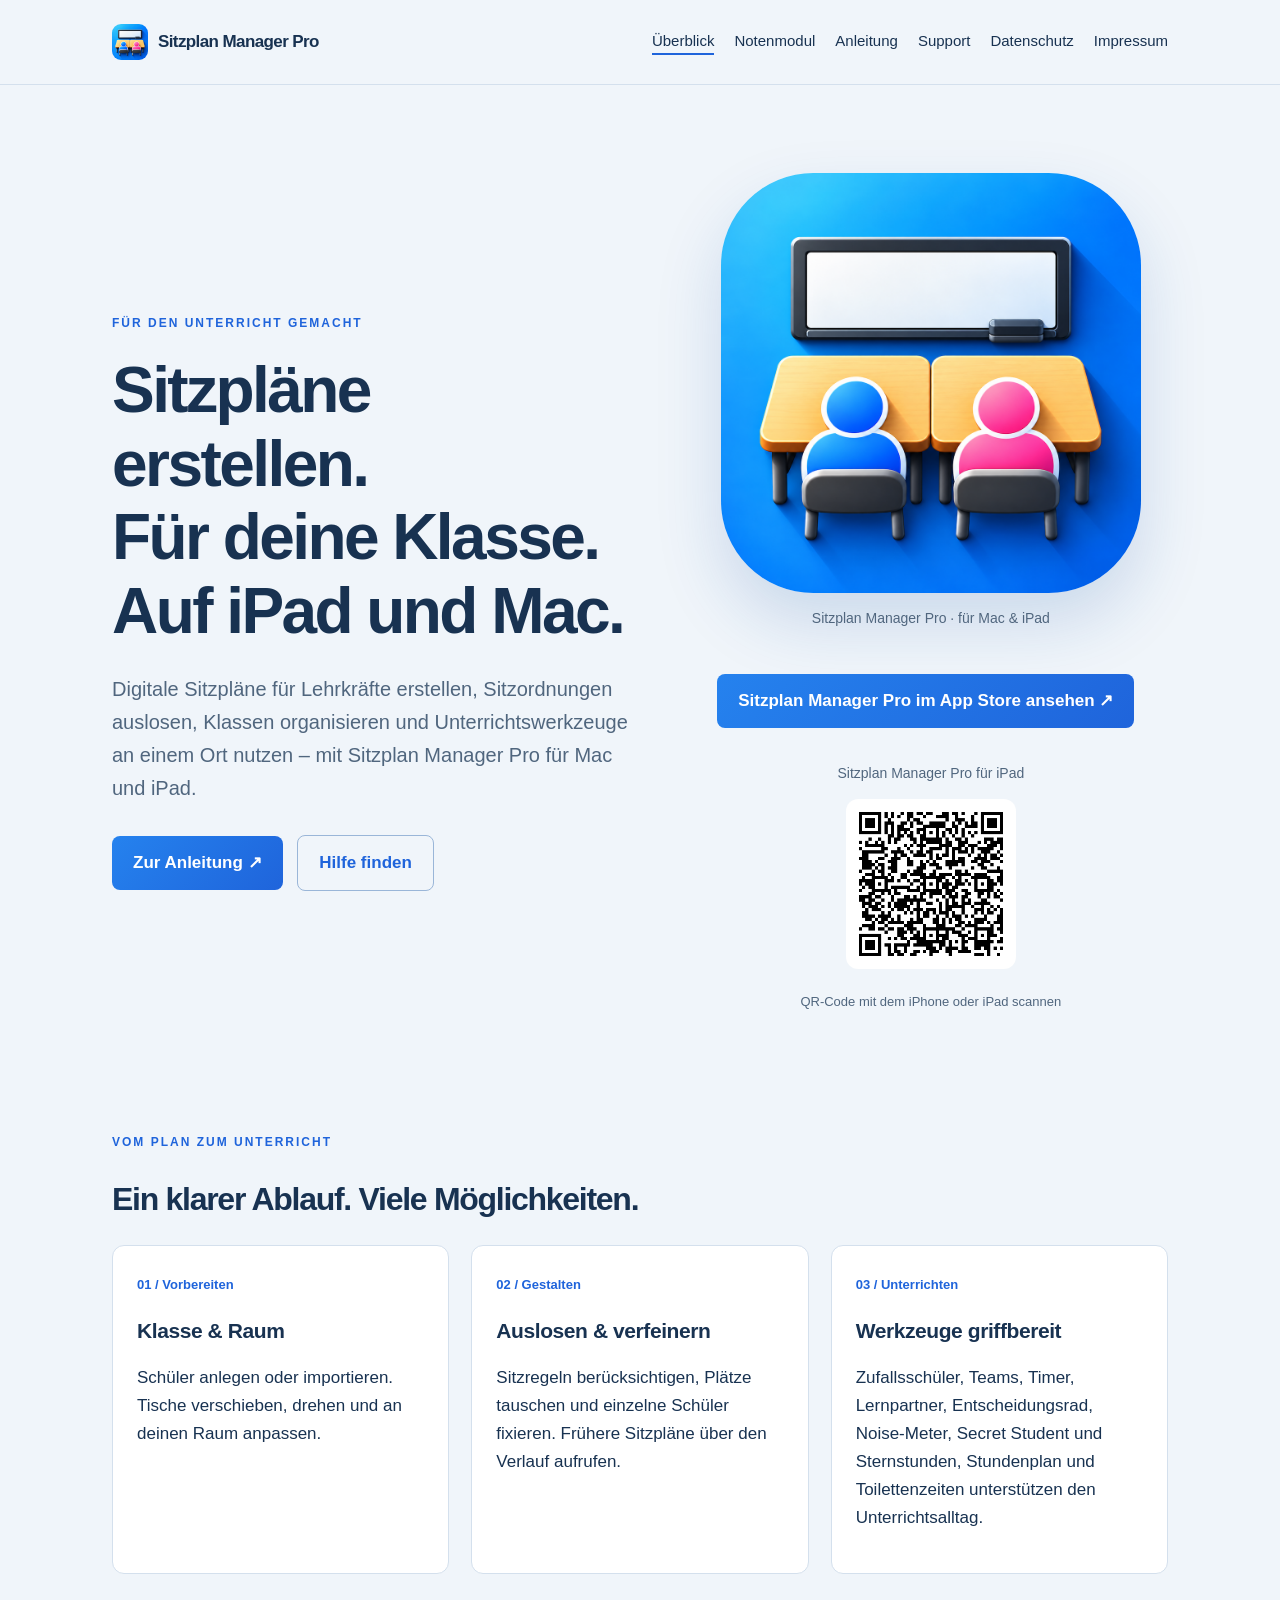
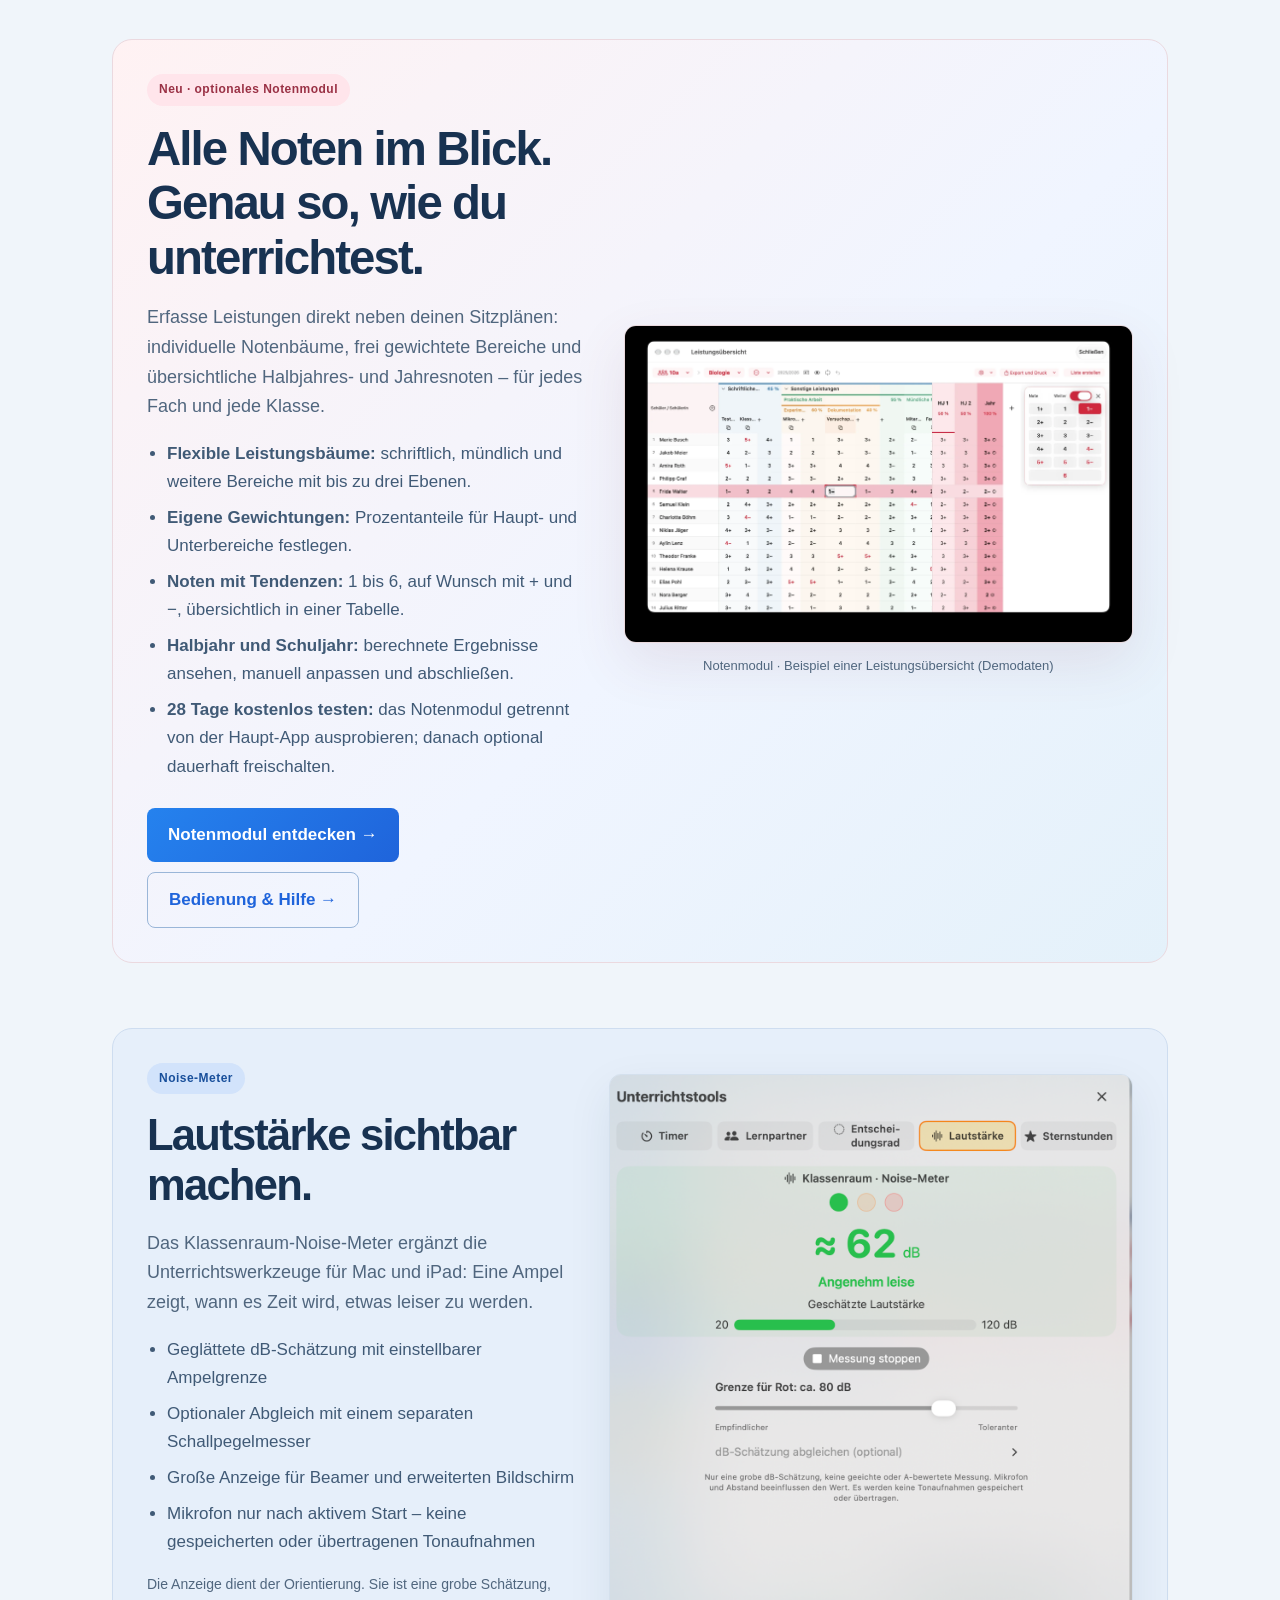
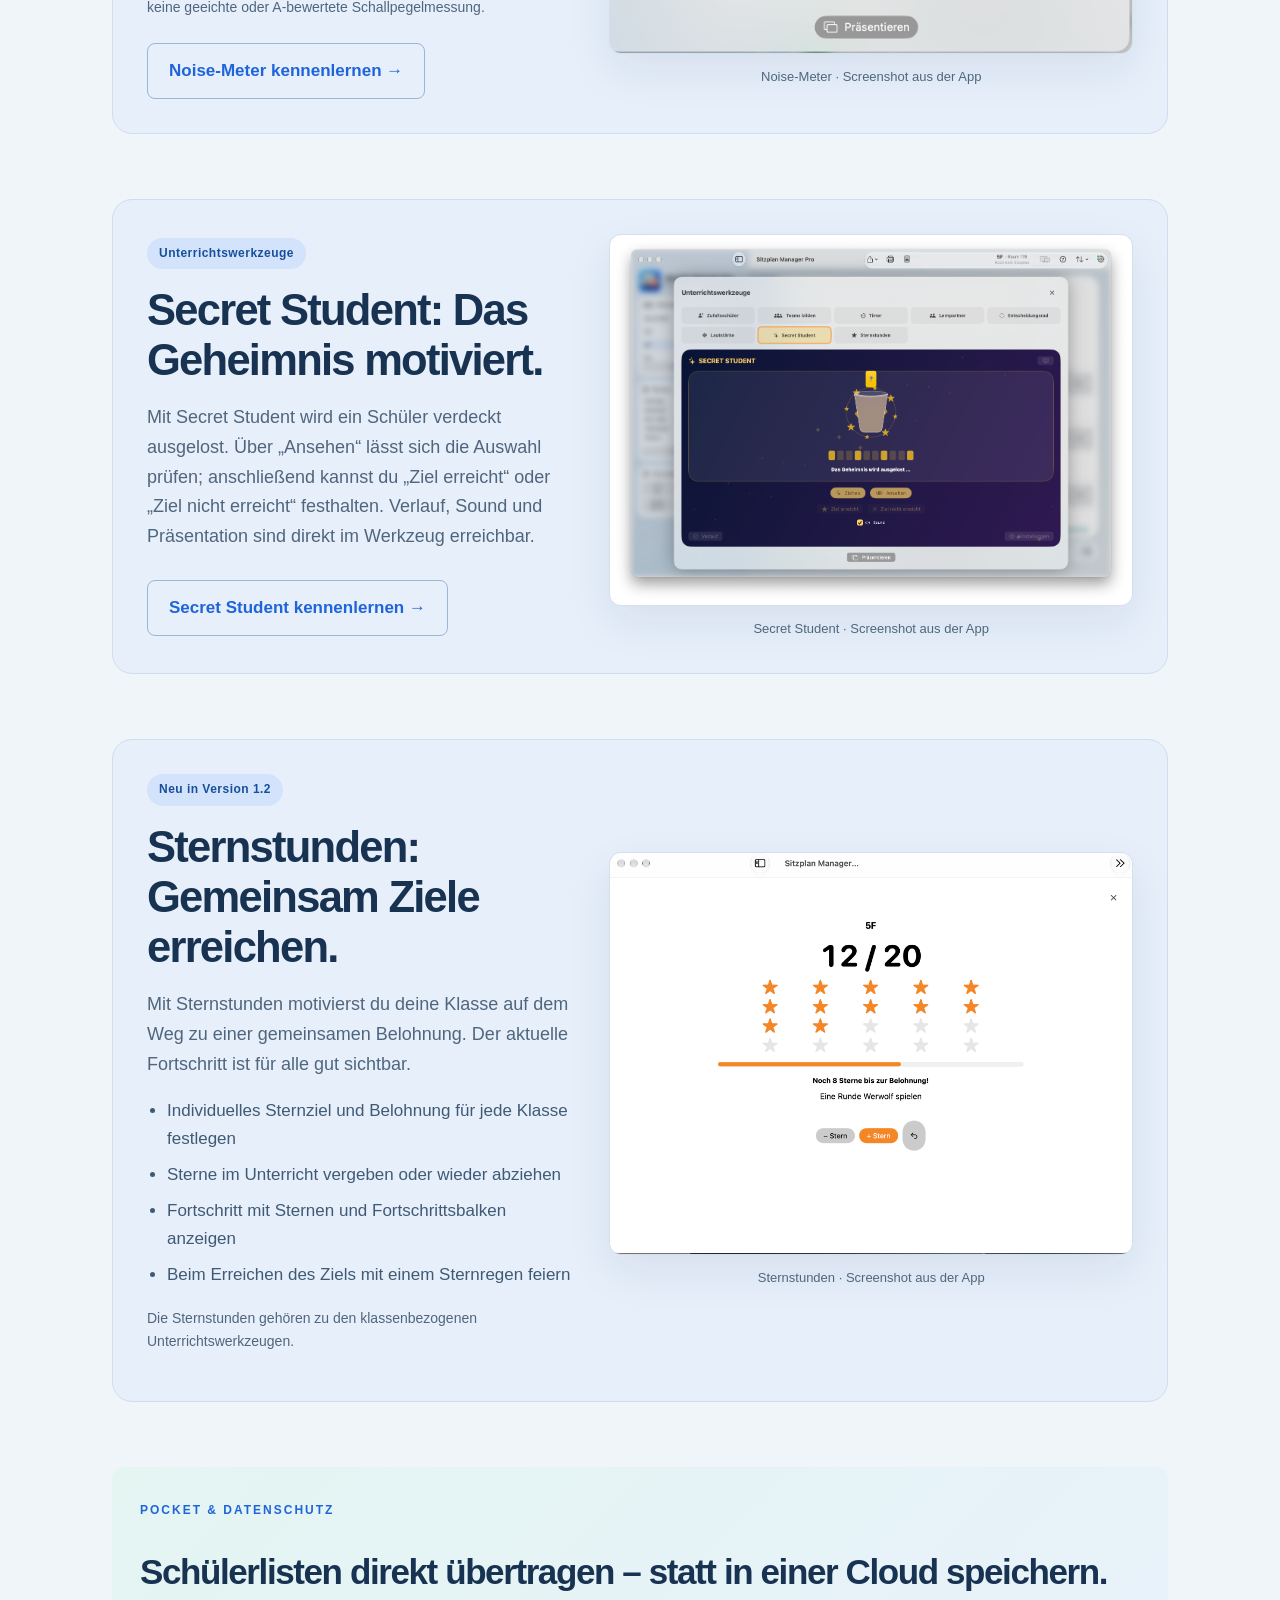
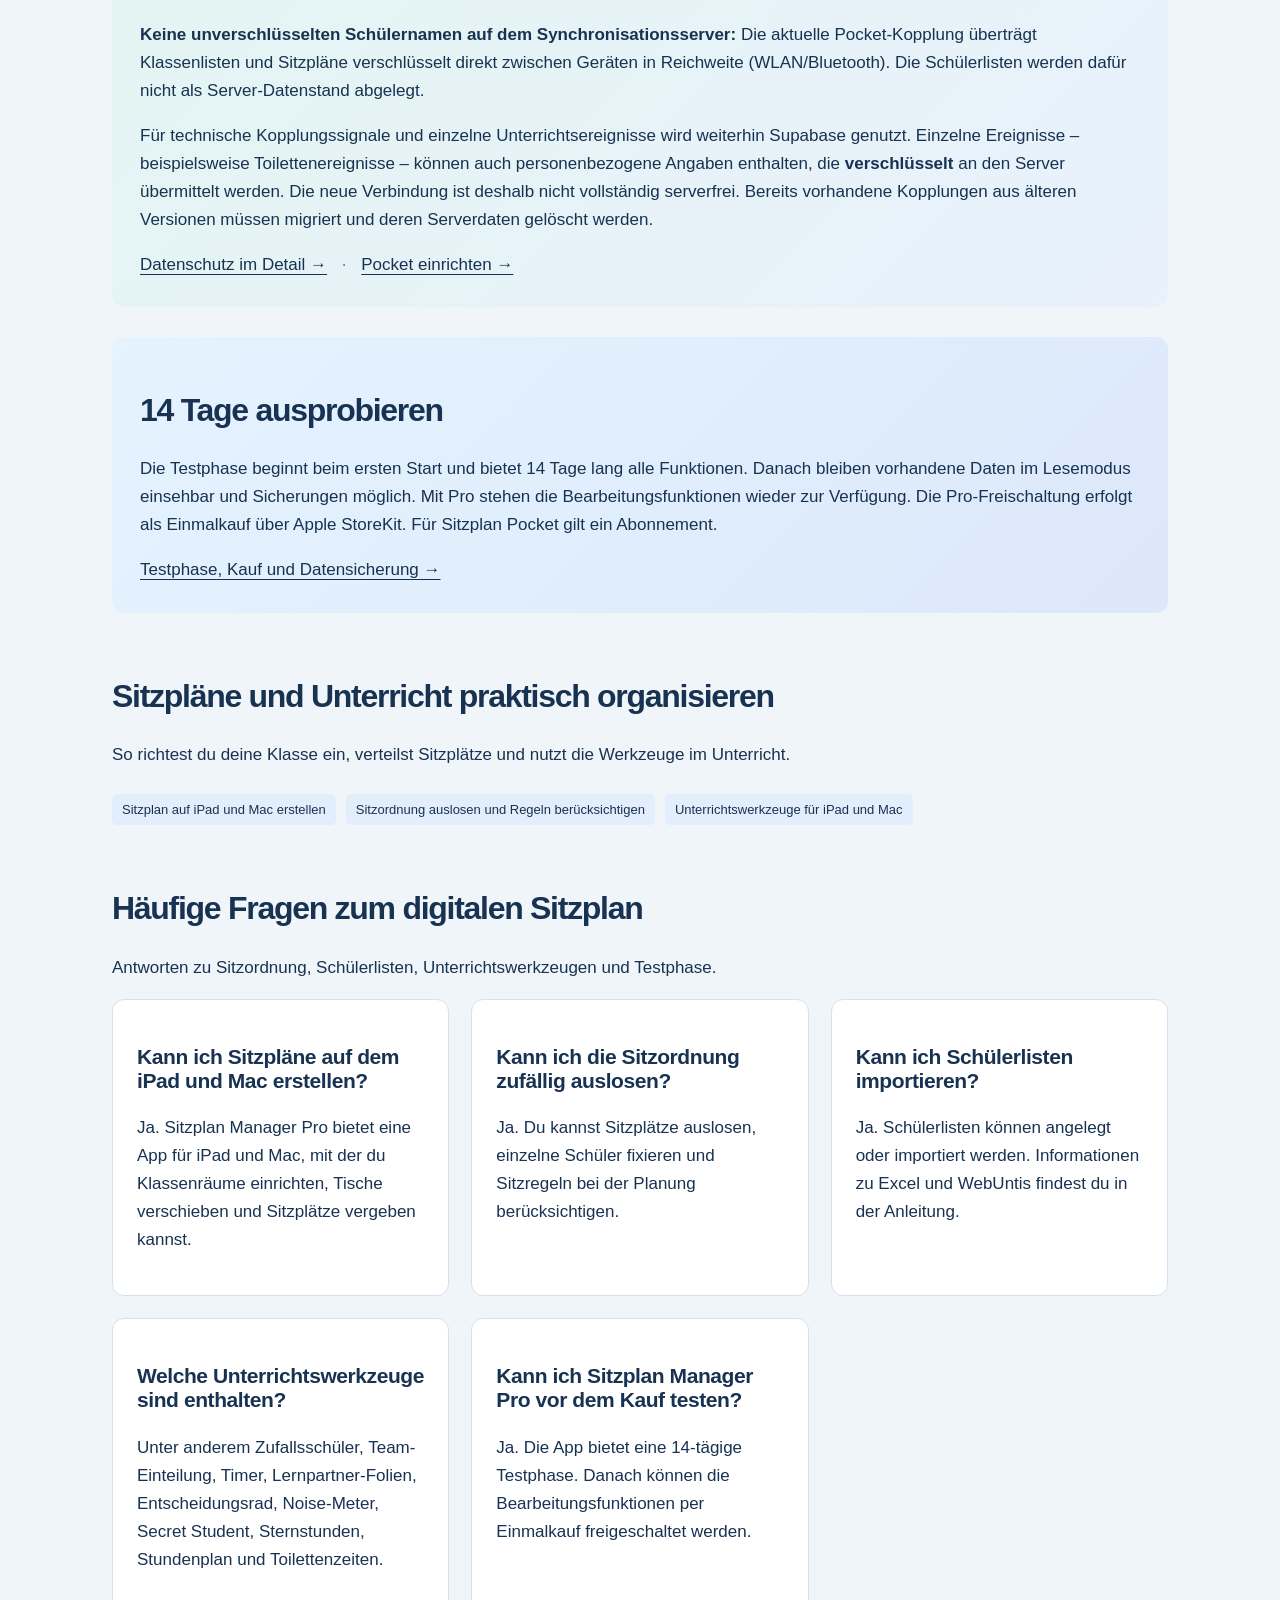
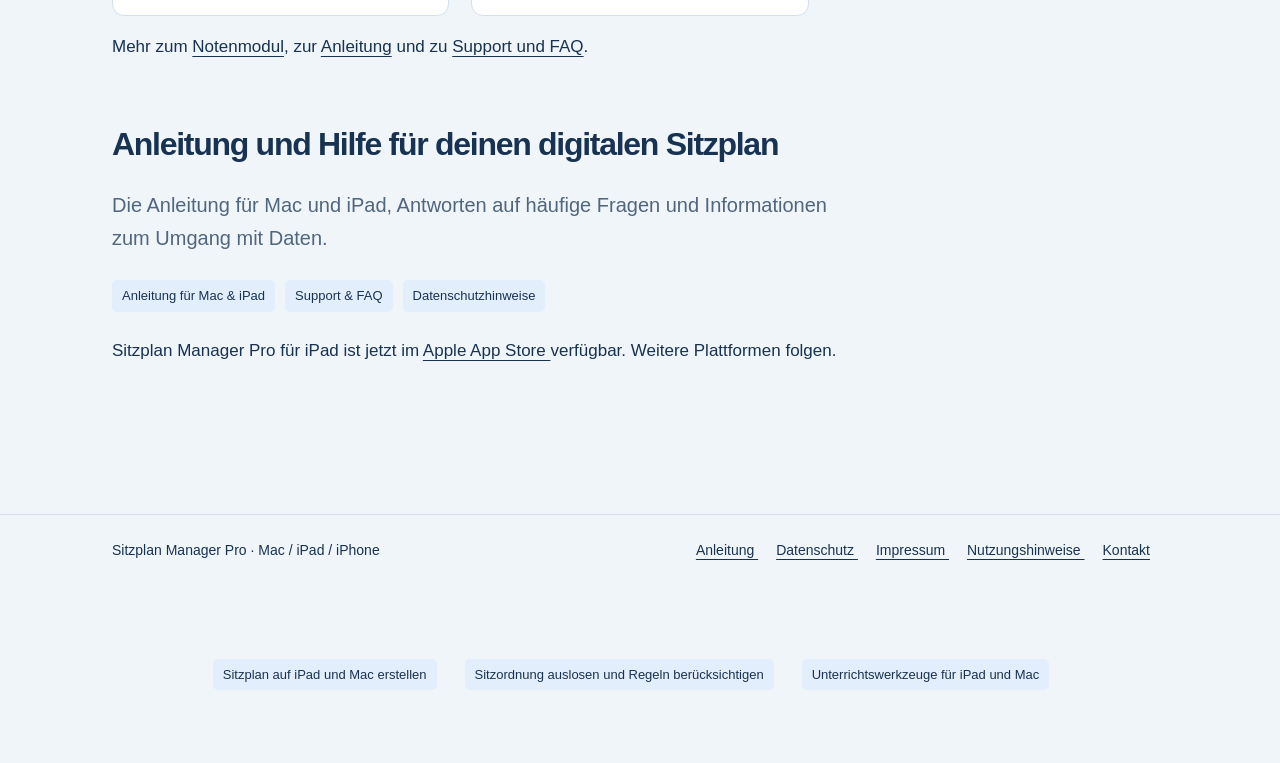
==== commit dd3c0ca9: "Add files via upload" ====
--- a/index.html
+++ b/index.html
@@ -3,7 +3,7 @@
 <head>
 <meta charset="utf-8">
 <meta name="viewport" content="width=device-width, initial-scale=1">
-<meta name="description" content="Digitaler Sitzplan für Lehrkräfte: Sitzordnung auf iPad und Mac erstellen, Schüler auslosen, Klassen organisieren und Unterrichtswerkzeuge wie Noise-Meter und Sternstunden nutzen.">
+<meta name="description" content="Sitzplan Manager Pro: Sitzpläne, Unterrichtswerkzeuge und optionales Notenmodul für Mac und iPad. Notenbäume, Gewichtungen und Halbjahresnoten an einem Ort.">
 <title>Digitaler Sitzplan für Lehrer auf iPad & Mac | Sitzplan Manager Pro</title>
 <link rel="stylesheet" href="style-blue-v2.css">
 <link rel="icon" type="image/png" href="app-icon.png">
@@ -13,7 +13,7 @@
 <meta property="og:locale" content="de_DE">
 <meta property="og:site_name" content="Sitzplan Manager Pro">
 <meta property="og:title" content="Digitaler Sitzplan für Lehrer auf iPad & Mac | Sitzplan Manager Pro">
-<meta property="og:description" content="Digitaler Sitzplan für Lehrkräfte: Sitzordnung auf iPad und Mac erstellen, Schüler auslosen, Klassen organisieren und Unterrichtswerkzeuge wie Noise-Meter und Sternstunden nutzen.">
+<meta property="og:description" content="Digitaler Sitzplan für Lehrkräfte: Sitzordnung auf iPad und Mac erstellen, Schüler auslosen, Klassen organisieren und Unterrichtswerkzeuge und ein optionales Notenmodul mit Leistungsbäumen und Halbjahresnoten nutzen.">
 <meta property="og:url" content="https://edzartsinning-ui.github.io/sitzplan-manager-pro/">
 <meta property="og:image" content="https://edzartsinning-ui.github.io/sitzplan-manager-pro/app-icon.png">
 <meta property="og:image:alt" content="App-Symbol von Sitzplan Manager Pro">
@@ -39,7 +39,7 @@
       "@id": "https://edzartsinning-ui.github.io/sitzplan-manager-pro/#webpage",
       "url": "https://edzartsinning-ui.github.io/sitzplan-manager-pro/",
       "name": "Digitaler Sitzplan für Lehrer auf iPad & Mac | Sitzplan Manager Pro",
-      "description": "Digitaler Sitzplan für Lehrkräfte: Sitzordnung auf iPad und Mac erstellen, Schüler auslosen, Klassen organisieren und Unterrichtswerkzeuge wie Noise-Meter und Sternstunden nutzen.",
+      "description": "Digitaler Sitzplan für Lehrkräfte: Sitzordnung auf iPad und Mac erstellen, Schüler auslosen, Klassen organisieren und Unterrichtswerkzeuge und ein optionales Notenmodul mit Leistungsbäumen und Halbjahresnoten nutzen.",
       "inLanguage": "de-DE",
       "isPartOf": {
         "@id": "https://edzartsinning-ui.github.io/sitzplan-manager-pro/#website"
@@ -66,8 +66,11 @@
         "Teams und Zufallsschüler",
         "Timer und Unterrichtswerkzeuge",
         "Noise-Meter als Lautstärkeampel",
+        "Secret Student mit verdeckter Auslosung und Zielbewertung",
         "Sternstunden als klassenbezogenes Belohnungssystem",
-        "Sitzpläne sichern"
+        "Sitzpläne sichern",
+        "Notenmodul mit individuellen Leistungsbäumen",
+        "Gewichtungen, Einzelnoten und Halbjahresnoten"
       ]
     },
     {
@@ -103,7 +106,7 @@
           "name": "Welche Unterrichtswerkzeuge sind enthalten?",
           "acceptedAnswer": {
             "@type": "Answer",
-            "text": "Unter anderem Zufallsschüler, Team-Einteilung, Timer, Lernpartner-Folien, Entscheidungsrad, Noise-Meter, Sternstunden, Stundenplan und Toilettenzeiten."
+            "text": "Unter anderem Zufallsschüler, Team-Einteilung, Timer, Lernpartner-Folien, Entscheidungsrad, Noise-Meter, Secret Student, Sternstunden, Stundenplan und Toilettenzeiten."
           }
         },
         {
@@ -136,6 +139,7 @@
     </a>
 <div class="links">
 <a href="index.html" aria-current="page">Überblick</a>
+<a href="notenmodul.html">Notenmodul</a>
 <a href="anleitung.html">Anleitung</a>
 <a href="support.html">Support</a>
 <a href="datenschutz.html">Datenschutz</a>
@@ -254,12 +258,34 @@
         </span>
 <h3>Werkzeuge griffbereit</h3>
 <p>
-          Zufallsschüler, Teams, Timer, Lernpartner, Entscheidungsrad, Noise-Meter und Sternstunden,
+          Zufallsschüler, Teams, Timer, Lernpartner, Entscheidungsrad, Noise-Meter, Secret Student und Sternstunden,
           Stundenplan und Toilettenzeiten
           unterstützen den Unterrichtsalltag.
         </p>
 </article>
 </div>
+</section>
+<section class="section feature-preview grade-feature" id="notenmodul" aria-labelledby="grade-feature-title">
+  <div class="preview-copy">
+    <span class="preview-badge grade-badge">Neu · optionales Notenmodul</span>
+    <h2 id="grade-feature-title">Alle Noten im Blick. Genau so, wie du unterrichtest.</h2>
+    <p class="lead">Erfasse Leistungen direkt neben deinen Sitzplänen: individuelle Notenbäume, frei gewichtete Bereiche und übersichtliche Halbjahres- und Jahresnoten – für jedes Fach und jede Klasse.</p>
+    <ul class="feature-list">
+      <li><strong>Flexible Leistungsbäume:</strong> schriftlich, mündlich und weitere Bereiche mit bis zu drei Ebenen.</li>
+      <li><strong>Eigene Gewichtungen:</strong> Prozentanteile für Haupt- und Unterbereiche festlegen.</li>
+      <li><strong>Noten mit Tendenzen:</strong> 1 bis 6, auf Wunsch mit + und −, übersichtlich in einer Tabelle.</li>
+      <li><strong>Halbjahr und Schuljahr:</strong> berechnete Ergebnisse ansehen, manuell anpassen und abschließen.</li>
+      <li><strong>28 Tage kostenlos testen:</strong> das Notenmodul getrennt von der Haupt-App ausprobieren; danach optional dauerhaft freischalten.</li>
+    </ul>
+    <a class="btn" href="notenmodul.html">Notenmodul entdecken →</a>
+    <a class="btn secondary" href="anleitung.html#kapitel-19">Bedienung &amp; Hilfe →</a>
+  </div>
+  <figure class="preview-image grade-image">
+    <a href="notenmodul-leistungsuebersicht.webp" target="_blank" rel="noopener noreferrer" aria-label="Leistungsübersicht in voller Größe öffnen">
+      <img src="notenmodul-leistungsuebersicht.webp" width="2048" height="1274" loading="lazy" decoding="async" alt="Leistungsübersicht des neuen Notenmoduls mit Schülern, farbigen Leistungsbereichen, Gewichtungen, Halbjahres- und Jahresnoten sowie einem Notenauswahlfeld.">
+    </a>
+    <figcaption>Notenmodul · Beispiel einer Leistungsübersicht (Demodaten)</figcaption>
+  </figure>
 </section>
 <section class="section feature-preview" id="noise-meter" aria-labelledby="preview-title">
 <div class="preview-copy">
@@ -282,6 +308,7 @@
 <figcaption>Noise-Meter · Screenshot aus der App</figcaption>
 </figure>
 </section>
+<section class="section feature-preview" id="secret-student" aria-labelledby="secret-title"><div class="preview-copy"><span class="preview-badge">Unterrichtswerkzeuge</span><h2 id="secret-title">Secret Student: Das Geheimnis motiviert.</h2><p class="lead">Mit Secret Student wird ein Schüler verdeckt ausgelost. Über „Ansehen“ lässt sich die Auswahl prüfen; anschließend kannst du „Ziel erreicht“ oder „Ziel nicht erreicht“ festhalten. Verlauf, Sound und Präsentation sind direkt im Werkzeug erreichbar.</p><a class="btn secondary" href="anleitung.html#kapitel-18">Secret Student kennenlernen →</a></div><figure class="preview-image"><a href="secret-student.png" target="_blank" rel="noopener noreferrer"><img src="secret-student.png" width="2754" height="1952" loading="lazy" decoding="async" alt="Secret Student in den Unterrichtswerkzeugen: verdeckte Auslosung mit Ziehen, Ansehen und Zielbewertung."></a><figcaption>Secret Student · Screenshot aus der App</figcaption></figure></section>
 <section class="section feature-preview" id="sternstunden" aria-labelledby="stars-title">
 <div class="preview-copy">
 <span class="preview-badge">Neu in Version 1.2</span>
@@ -303,29 +330,14 @@
 </figure>
 </section>
 <!-- POCKET -->
-<section class="banner">
-<span class="eyebrow">
-      Optional für dein iPhone
-    </span>
-<h2>Sitzplan Pocket</h2>
-<p>
-      Die ergänzende iPhone-App lässt sich
-      optional mit der Hauptapp koppeln.
-
-      Supabase wird für diese Pocket-Verbindung genutzt.
-
-      Ohne Einrichtung einer Pocket-Kopplung
-      werden deine Klassen- und Unterrichtsdaten
-      nicht über diese Synchronisation
-      an Supabase übertragen.
-
-      Hinweise zur Einrichtung findest du
-      in der Anleitung für Mac &amp; iPad.
-    </p>
-<p><strong>Verschlüsselte Pocket-Synchronisation:</strong> Klassen- und Unterrichtsdaten werden vor der Übertragung an Supabase mit AES-256-GCM verschlüsselt. Das Kopplungsgeheimnis wird zur Zugriffsprüfung auch an Supabase übermittelt. <a href="datenschutz.html">Mehr zum Datenschutz erfahren →</a></p>
-<a href="anleitung.html">
-      Pocket-Kopplung und weitere Funktionen nachlesen →
-    </a>
+<section class="banner privacy-highlight" id="datenschutz-pocket">
+  <span class="eyebrow">Pocket &amp; Datenschutz</span>
+  <h2>Schülerlisten direkt übertragen – statt in einer Cloud speichern.</h2>
+  <p><strong>Keine unverschlüsselten Schülernamen auf dem Synchronisationsserver:</strong> Die aktuelle Pocket-Kopplung überträgt Klassenlisten und Sitzpläne verschlüsselt direkt zwischen Geräten in Reichweite (WLAN/Bluetooth). Die Schülerlisten werden dafür nicht als Server-Datenstand abgelegt.</p>
+  <p>Für technische Kopplungssignale und einzelne Unterrichtsereignisse wird weiterhin Supabase genutzt. Einzelne Ereignisse – beispielsweise Toilettenereignisse – können auch personenbezogene Angaben enthalten, die <strong>verschlüsselt</strong> an den Server übermittelt werden. Die neue Verbindung ist deshalb nicht vollständig serverfrei. Bereits vorhandene Kopplungen aus älteren Versionen müssen migriert und deren Serverdaten gelöscht werden.</p>
+  <a href="datenschutz.html#pocket-kopplung">Datenschutz im Detail →</a>
+  <span class="privacy-divider"> · </span>
+  <a href="anleitung.html#kapitel-15">Pocket einrichten →</a>
 </section>
 <!-- TESTPHASE -->
 <section class="banner">
@@ -357,10 +369,10 @@
 <article class="card"><h3>Kann ich Sitzpläne auf dem iPad und Mac erstellen?</h3><p>Ja. Sitzplan Manager Pro bietet eine App für iPad und Mac, mit der du Klassenräume einrichten, Tische verschieben und Sitzplätze vergeben kannst.</p></article>
 <article class="card"><h3>Kann ich die Sitzordnung zufällig auslosen?</h3><p>Ja. Du kannst Sitzplätze auslosen, einzelne Schüler fixieren und Sitzregeln bei der Planung berücksichtigen.</p></article>
 <article class="card"><h3>Kann ich Schülerlisten importieren?</h3><p>Ja. Schülerlisten können angelegt oder importiert werden. Informationen zu Excel und WebUntis findest du in der Anleitung.</p></article>
-<article class="card"><h3>Welche Unterrichtswerkzeuge sind enthalten?</h3><p>Unter anderem Zufallsschüler, Team-Einteilung, Timer, Lernpartner-Folien, Entscheidungsrad, Noise-Meter, Sternstunden, Stundenplan und Toilettenzeiten.</p></article>
+<article class="card"><h3>Welche Unterrichtswerkzeuge sind enthalten?</h3><p>Unter anderem Zufallsschüler, Team-Einteilung, Timer, Lernpartner-Folien, Entscheidungsrad, Noise-Meter, Secret Student, Sternstunden, Stundenplan und Toilettenzeiten.</p></article>
 <article class="card"><h3>Kann ich Sitzplan Manager Pro vor dem Kauf testen?</h3><p>Ja. Die App bietet eine 14-tägige Testphase. Danach können die Bearbeitungsfunktionen per Einmalkauf freigeschaltet werden.</p></article>
 </div>
-<p>Weitere Hinweise findest du in der <a href="anleitung.html">Anleitung</a> und unter <a href="support.html">Support und FAQ</a>.</p>
+<p>Mehr zum <a href="notenmodul.html">Notenmodul</a>, zur <a href="anleitung.html">Anleitung</a> und zu <a href="support.html">Support und FAQ</a>.</p>
 </section>
 <!-- WEITERE INFORMATIONEN -->
 <section class="section">
--- a/style-blue-v2.css
+++ b/style-blue-v2.css
@@ -14,3 +14,15 @@
 .preview-image{margin:0;min-width:0}.preview-image img{display:block;width:100%;height:auto;border:1px solid #d4e0ed;border-radius:12px;background:white;box-shadow:0 16px 45px #18325114}.preview-image figcaption{font-size:13px;color:#50667e;margin-top:12px;text-align:center}
 @media(max-width:850px){.feature-preview{grid-template-columns:minmax(0,1fr);padding:24px;gap:24px}.preview-image{max-width:680px;margin:auto}}
 @media(max-width:400px){.feature-preview{padding:20px}.page h1{font-size:36px}.page h2{font-size:25px}}
+
+/* Neues Notenmodul und Datenschutz – 31.10.2026 */
+.grade-feature{background:linear-gradient(135deg,#fff2f3 0%,#f0f5ff 57%,#e4f1fa 100%);border-color:#ebd9df;grid-template-columns:minmax(0,.93fr) minmax(0,1.07fr)}
+.grade-badge{color:#9a3145;background:#ffe5eb}.grade-feature .preview-copy h2{font-size:clamp(31px,3.7vw,48px)}
+.grade-image img{border-color:#ead9dd;box-shadow:0 20px 54px #7d41501c}.grade-hero{padding:65px 0 28px;max-width:910px}.grade-hero h1{max-width:910px;font-size:clamp(44px,6vw,76px)}
+.grade-actions{display:flex;flex-wrap:wrap;gap:0 8px}.grade-showcase{margin:0;padding:14px;background:linear-gradient(145deg,#fff,#eef4fc);border:1px solid #d9e4f0;border-radius:20px;box-shadow:0 20px 50px #17355914}
+.grade-showcase img{display:block;width:100%;height:auto;border-radius:12px}.grade-showcase figcaption{padding:12px 5px 3px;font-size:14px;color:#526780;text-align:center}
+.steps{padding-left:22px;max-width:860px}.steps li{margin:16px 0;padding-left:7px}.grade-step{padding:30px;background:white;border:1px solid #d4e0ed;border-radius:16px}
+.grade-offer{background:linear-gradient(135deg,#ffe7eb,#e4efff)}.privacy-highlight{background:linear-gradient(135deg,#e4f5f2,#e8f1fc)}
+.privacy-highlight h2{font-size:clamp(25px,3vw,35px)}.privacy-divider{color:#55758a;margin:0 10px}
+@media(max-width:850px){.grade-feature{grid-template-columns:1fr}.grade-hero{padding-top:38px}}
+@media(max-width:760px){.grade-showcase{padding:8px;border-radius:13px}.grade-showcase img{border-radius:8px}.grade-hero h1{font-size:clamp(38px,10vw,60px)}.grade-step{padding:20px}}
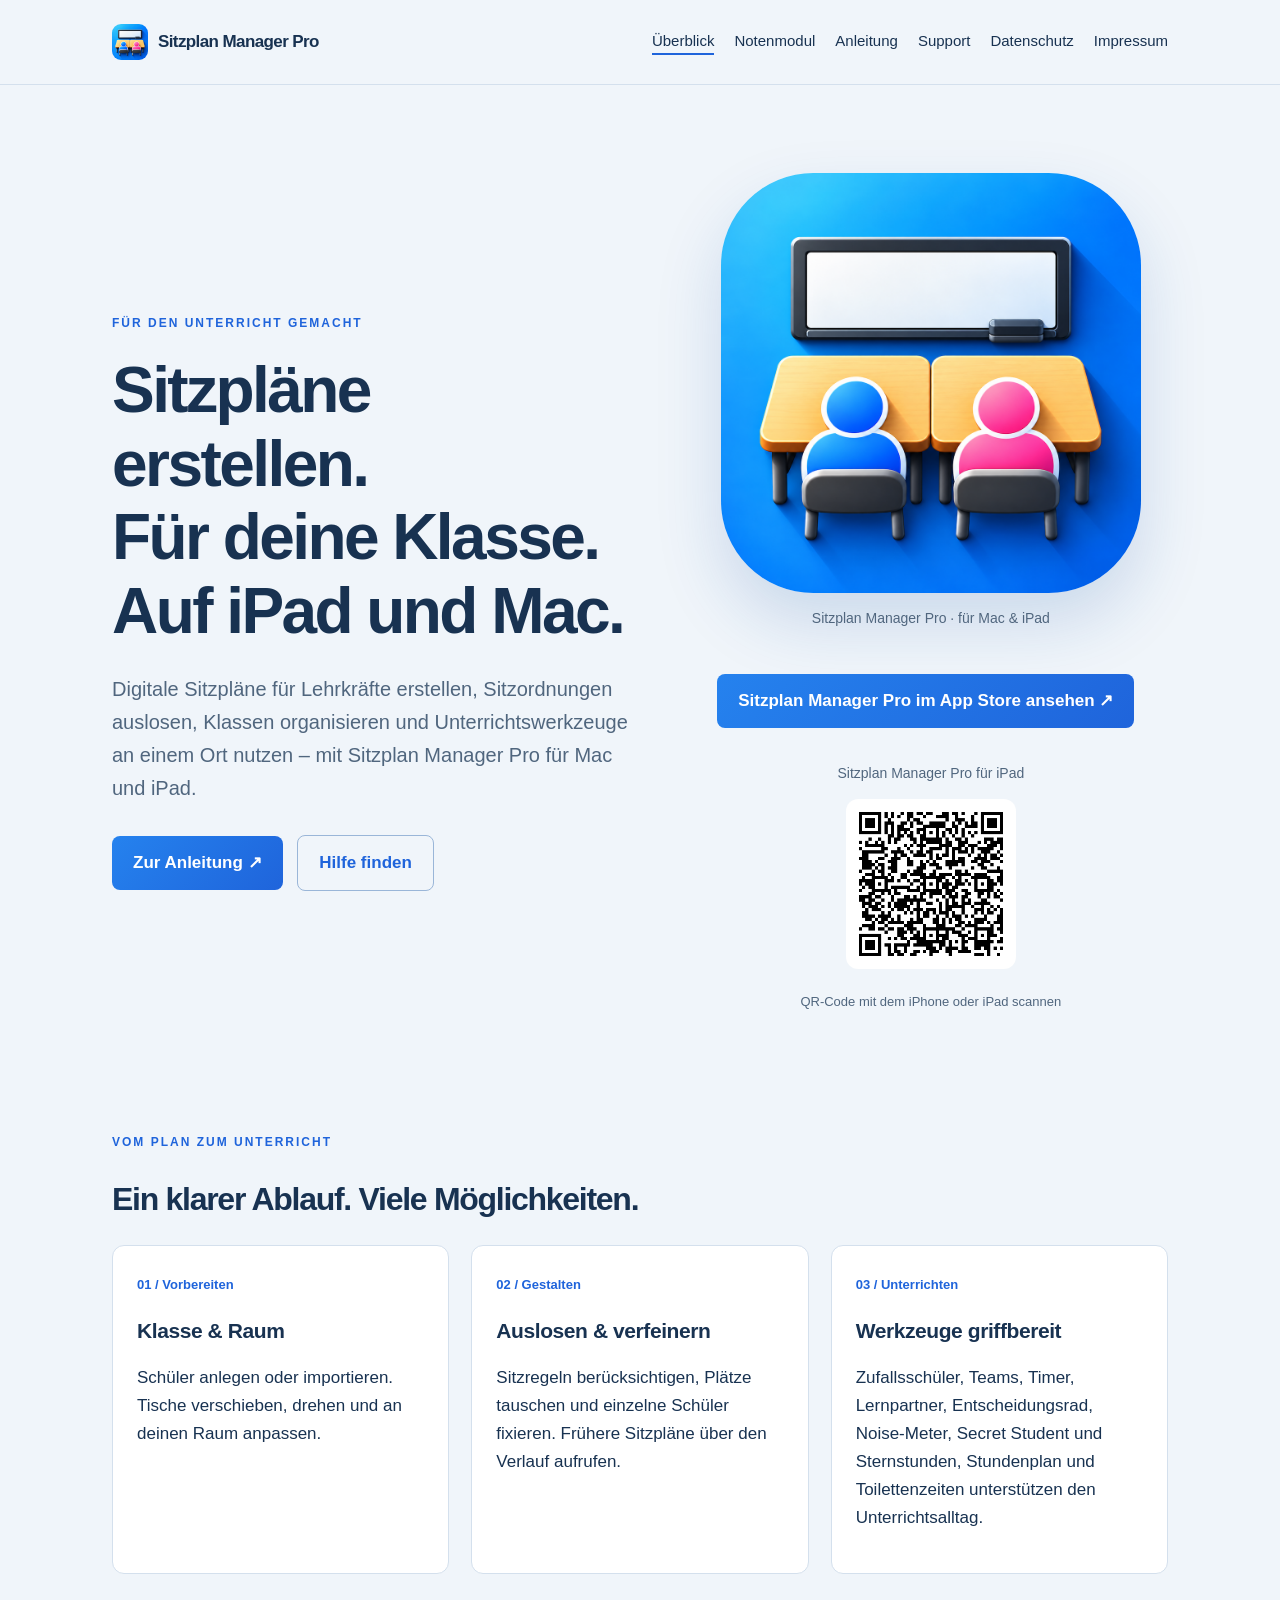
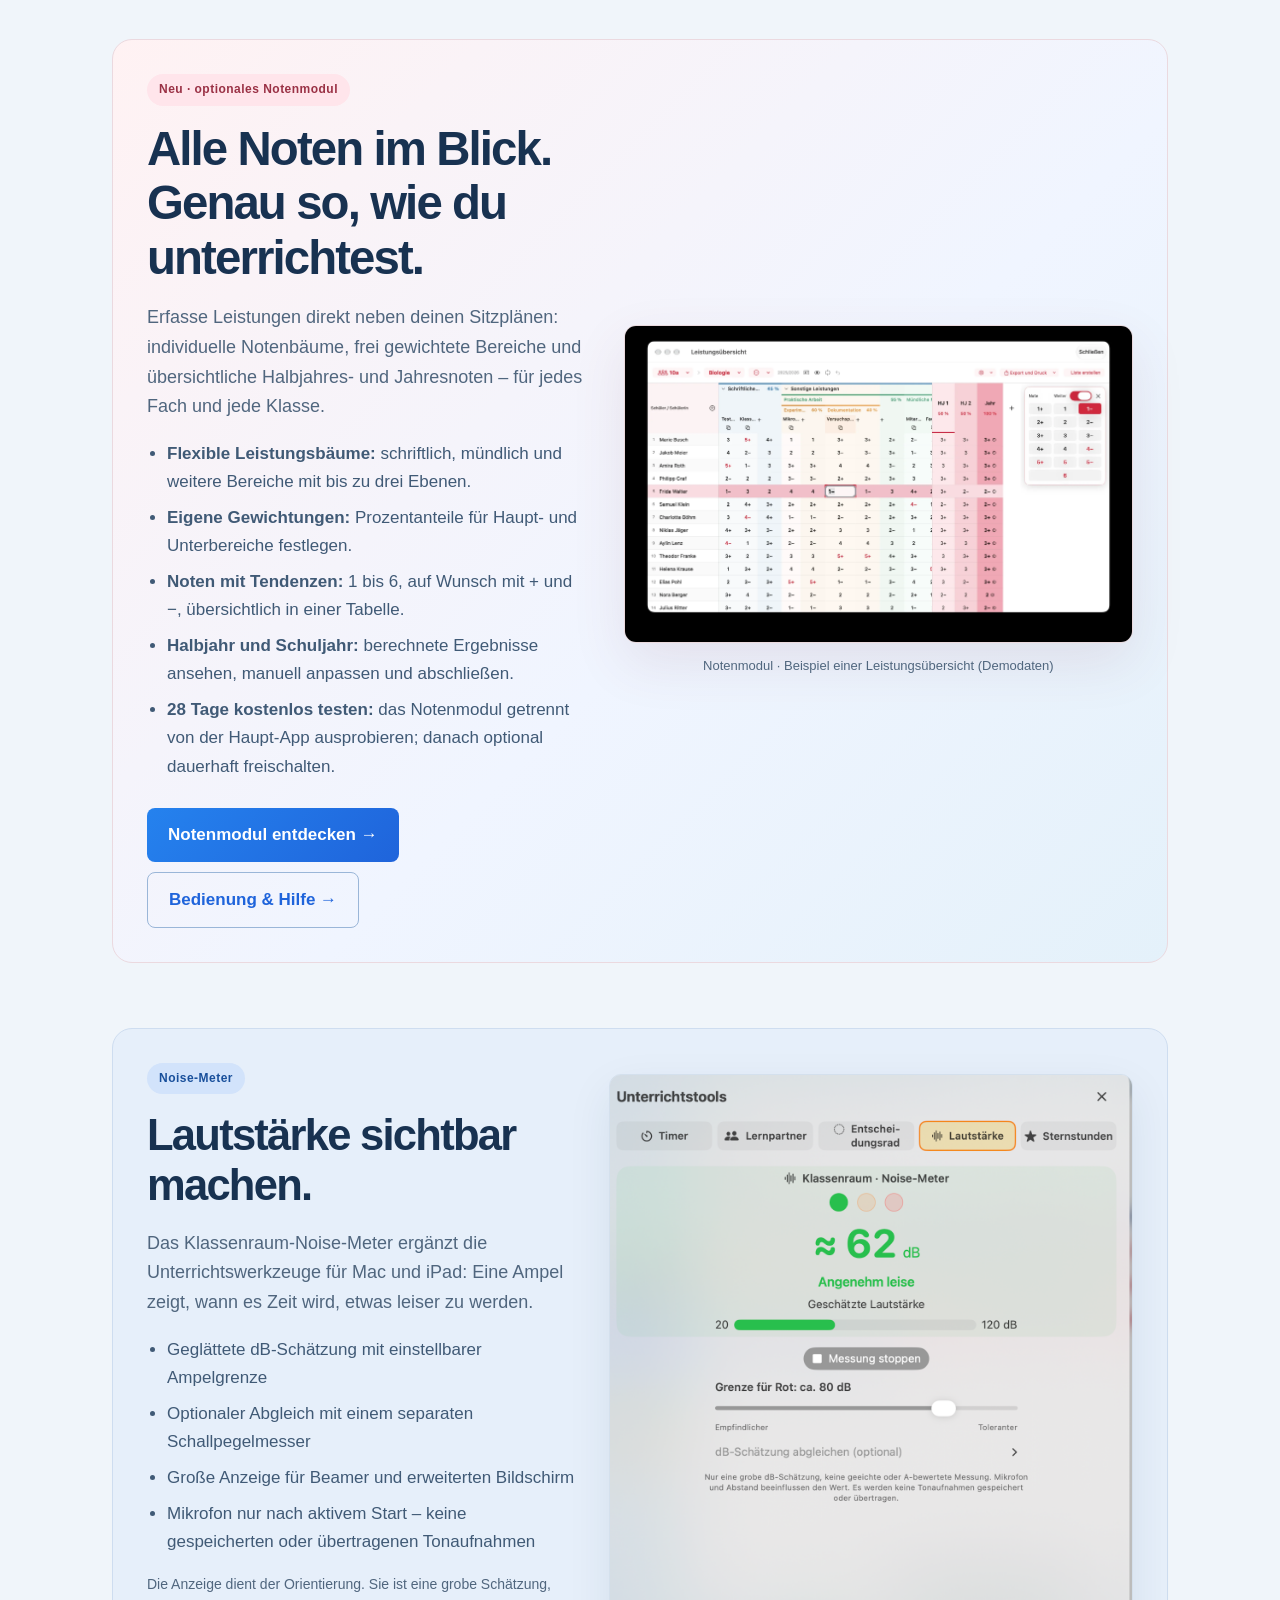
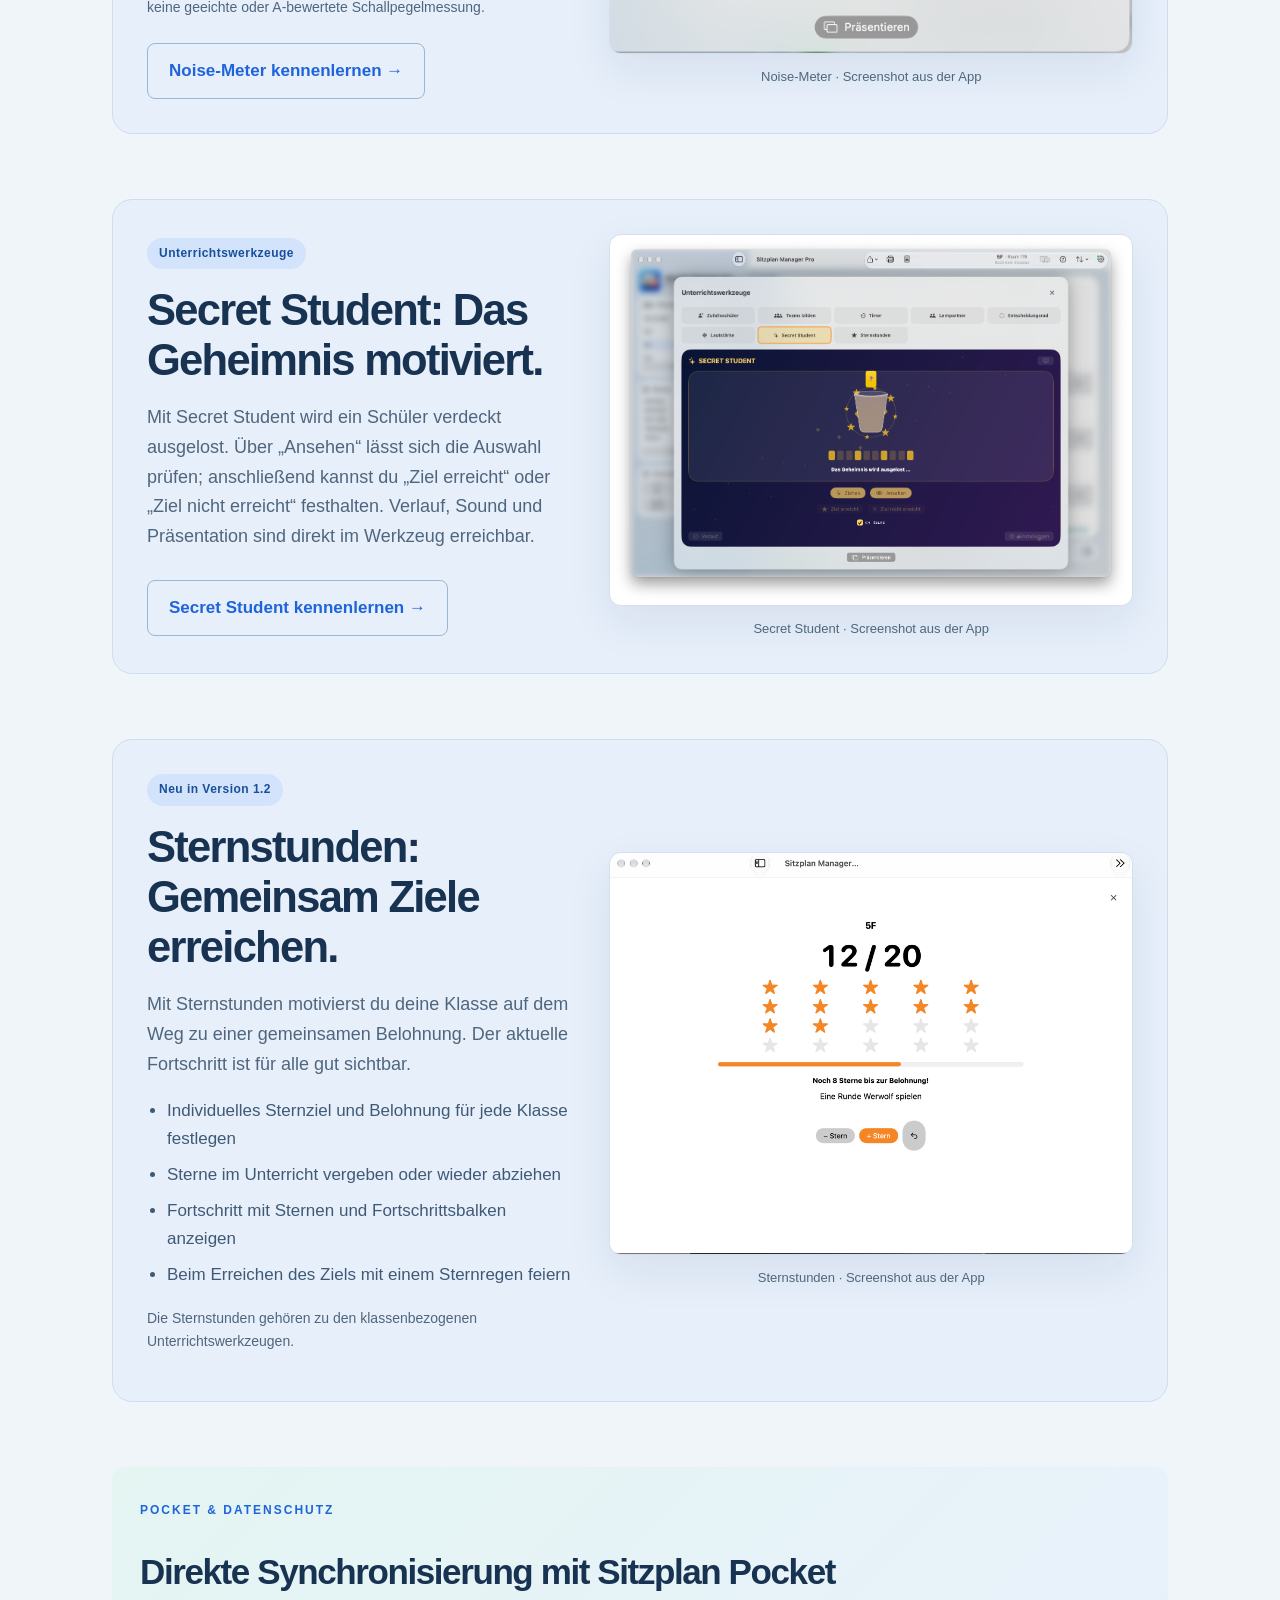
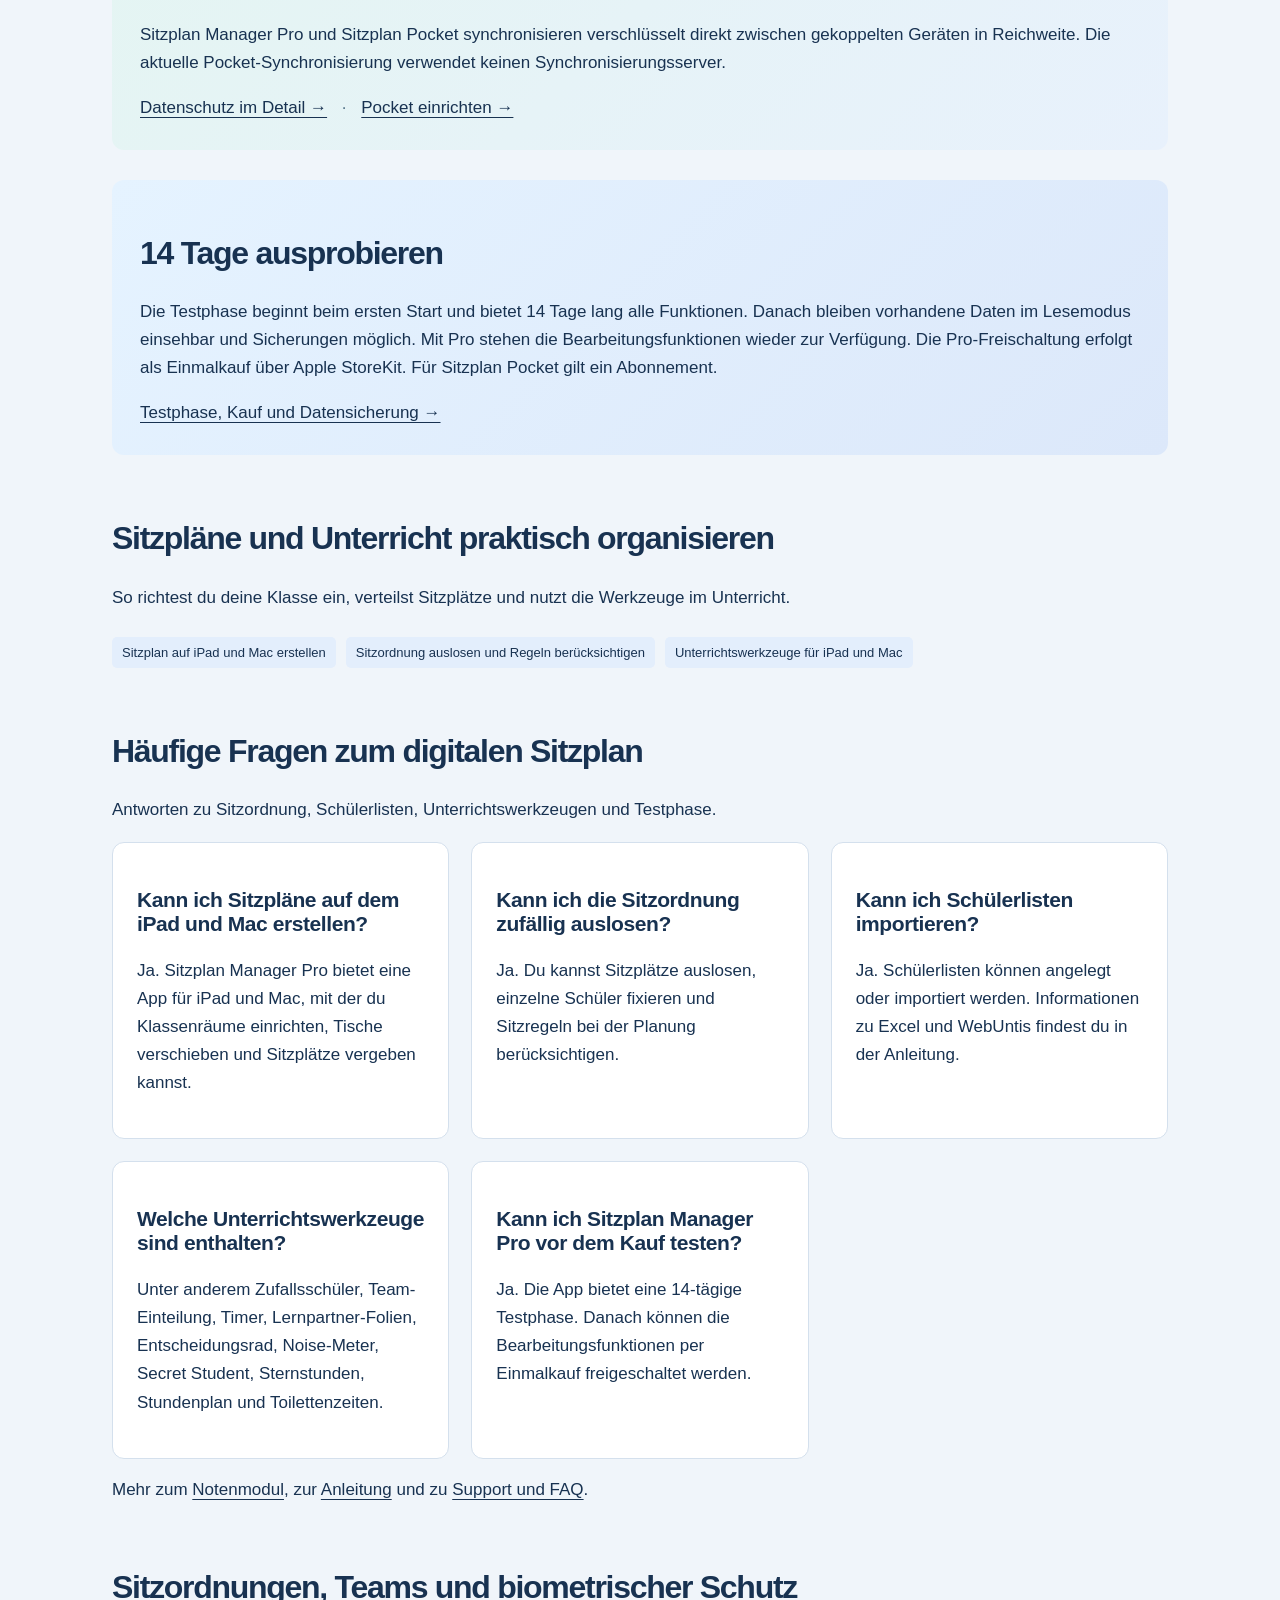
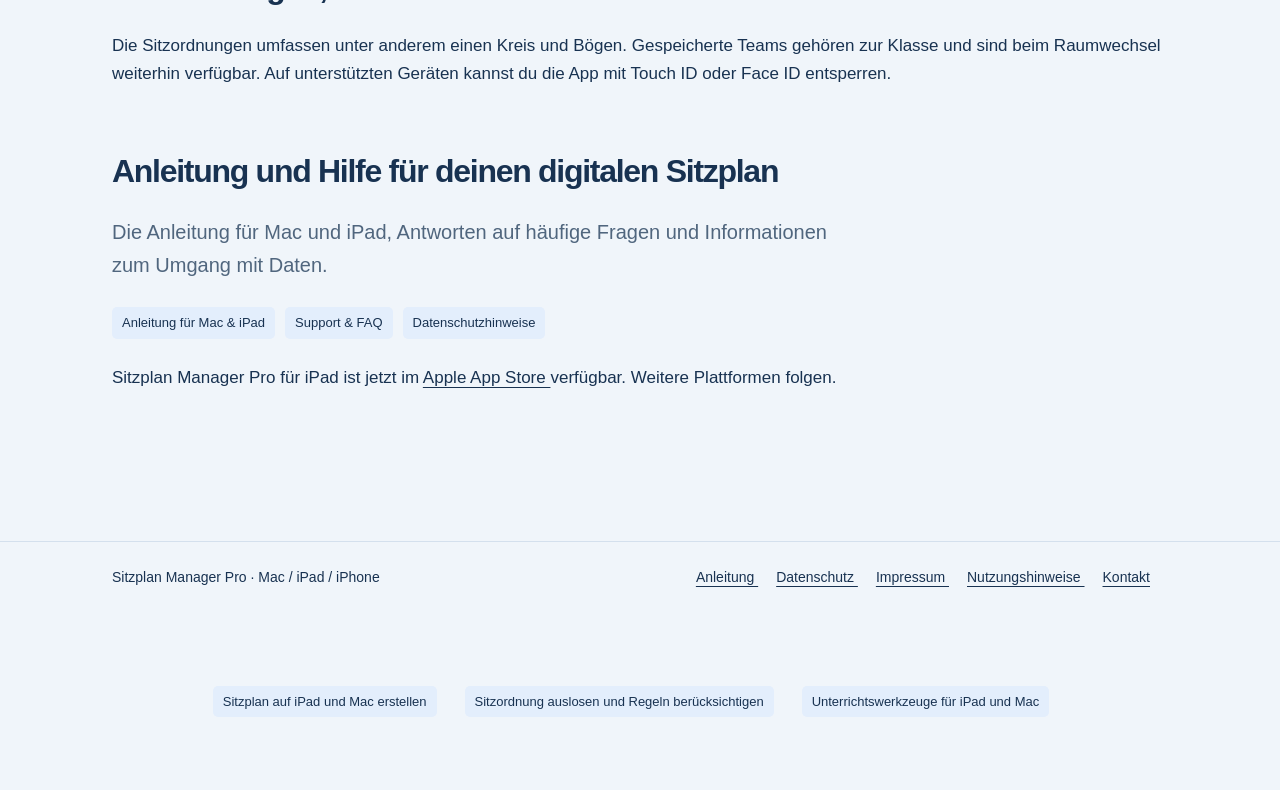
==== commit 92addee4: "Website an aktuellen App-Stand anpassen" ====
--- a/index.html
+++ b/index.html
@@ -332,9 +332,8 @@
 <!-- POCKET -->
 <section class="banner privacy-highlight" id="datenschutz-pocket">
   <span class="eyebrow">Pocket &amp; Datenschutz</span>
-  <h2>Schülerlisten direkt übertragen – statt in einer Cloud speichern.</h2>
-  <p><strong>Keine unverschlüsselten Schülernamen auf dem Synchronisationsserver:</strong> Die aktuelle Pocket-Kopplung überträgt Klassenlisten und Sitzpläne verschlüsselt direkt zwischen Geräten in Reichweite (WLAN/Bluetooth). Die Schülerlisten werden dafür nicht als Server-Datenstand abgelegt.</p>
-  <p>Für technische Kopplungssignale und einzelne Unterrichtsereignisse wird weiterhin Supabase genutzt. Einzelne Ereignisse – beispielsweise Toilettenereignisse – können auch personenbezogene Angaben enthalten, die <strong>verschlüsselt</strong> an den Server übermittelt werden. Die neue Verbindung ist deshalb nicht vollständig serverfrei. Bereits vorhandene Kopplungen aus älteren Versionen müssen migriert und deren Serverdaten gelöscht werden.</p>
+  <h2>Direkte Synchronisierung mit Sitzplan Pocket</h2>
+<p>Sitzplan Manager Pro und Sitzplan Pocket synchronisieren verschlüsselt direkt zwischen gekoppelten Geräten in Reichweite. Die aktuelle Pocket-Synchronisierung verwendet keinen Synchronisierungsserver.</p>
   <a href="datenschutz.html#pocket-kopplung">Datenschutz im Detail →</a>
   <span class="privacy-divider"> · </span>
   <a href="anleitung.html#kapitel-15">Pocket einrichten →</a>
@@ -374,6 +373,7 @@
 </div>
 <p>Mehr zum <a href="notenmodul.html">Notenmodul</a>, zur <a href="anleitung.html">Anleitung</a> und zu <a href="support.html">Support und FAQ</a>.</p>
 </section>
+<section class="section"><h2>Sitzordnungen, Teams und biometrischer Schutz</h2><p>Die Sitzordnungen umfassen unter anderem einen Kreis und Bögen. Gespeicherte Teams gehören zur Klasse und sind beim Raumwechsel weiterhin verfügbar. Auf unterstützten Geräten kannst du die App mit Touch ID oder Face ID entsperren.</p></section>
 <!-- WEITERE INFORMATIONEN -->
 <section class="section">
 <h2>Anleitung und Hilfe für deinen digitalen Sitzplan</h2>
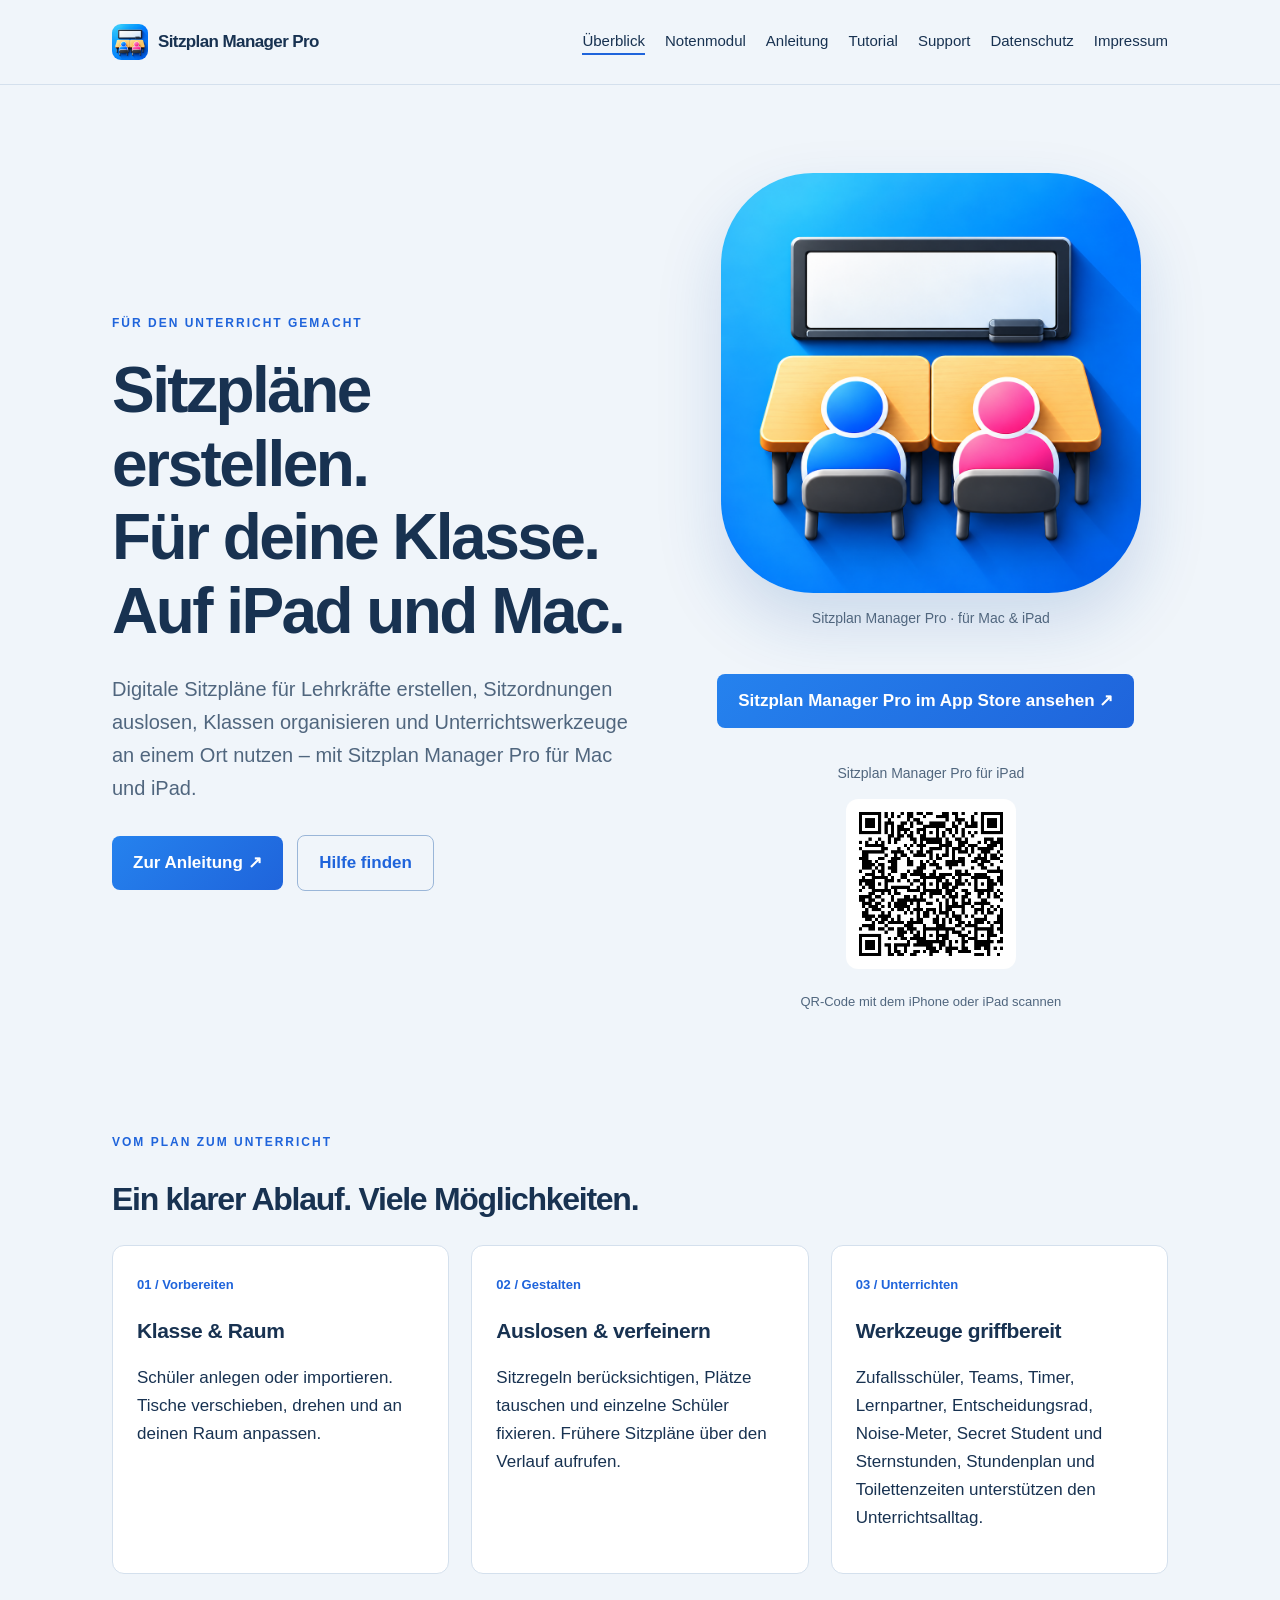
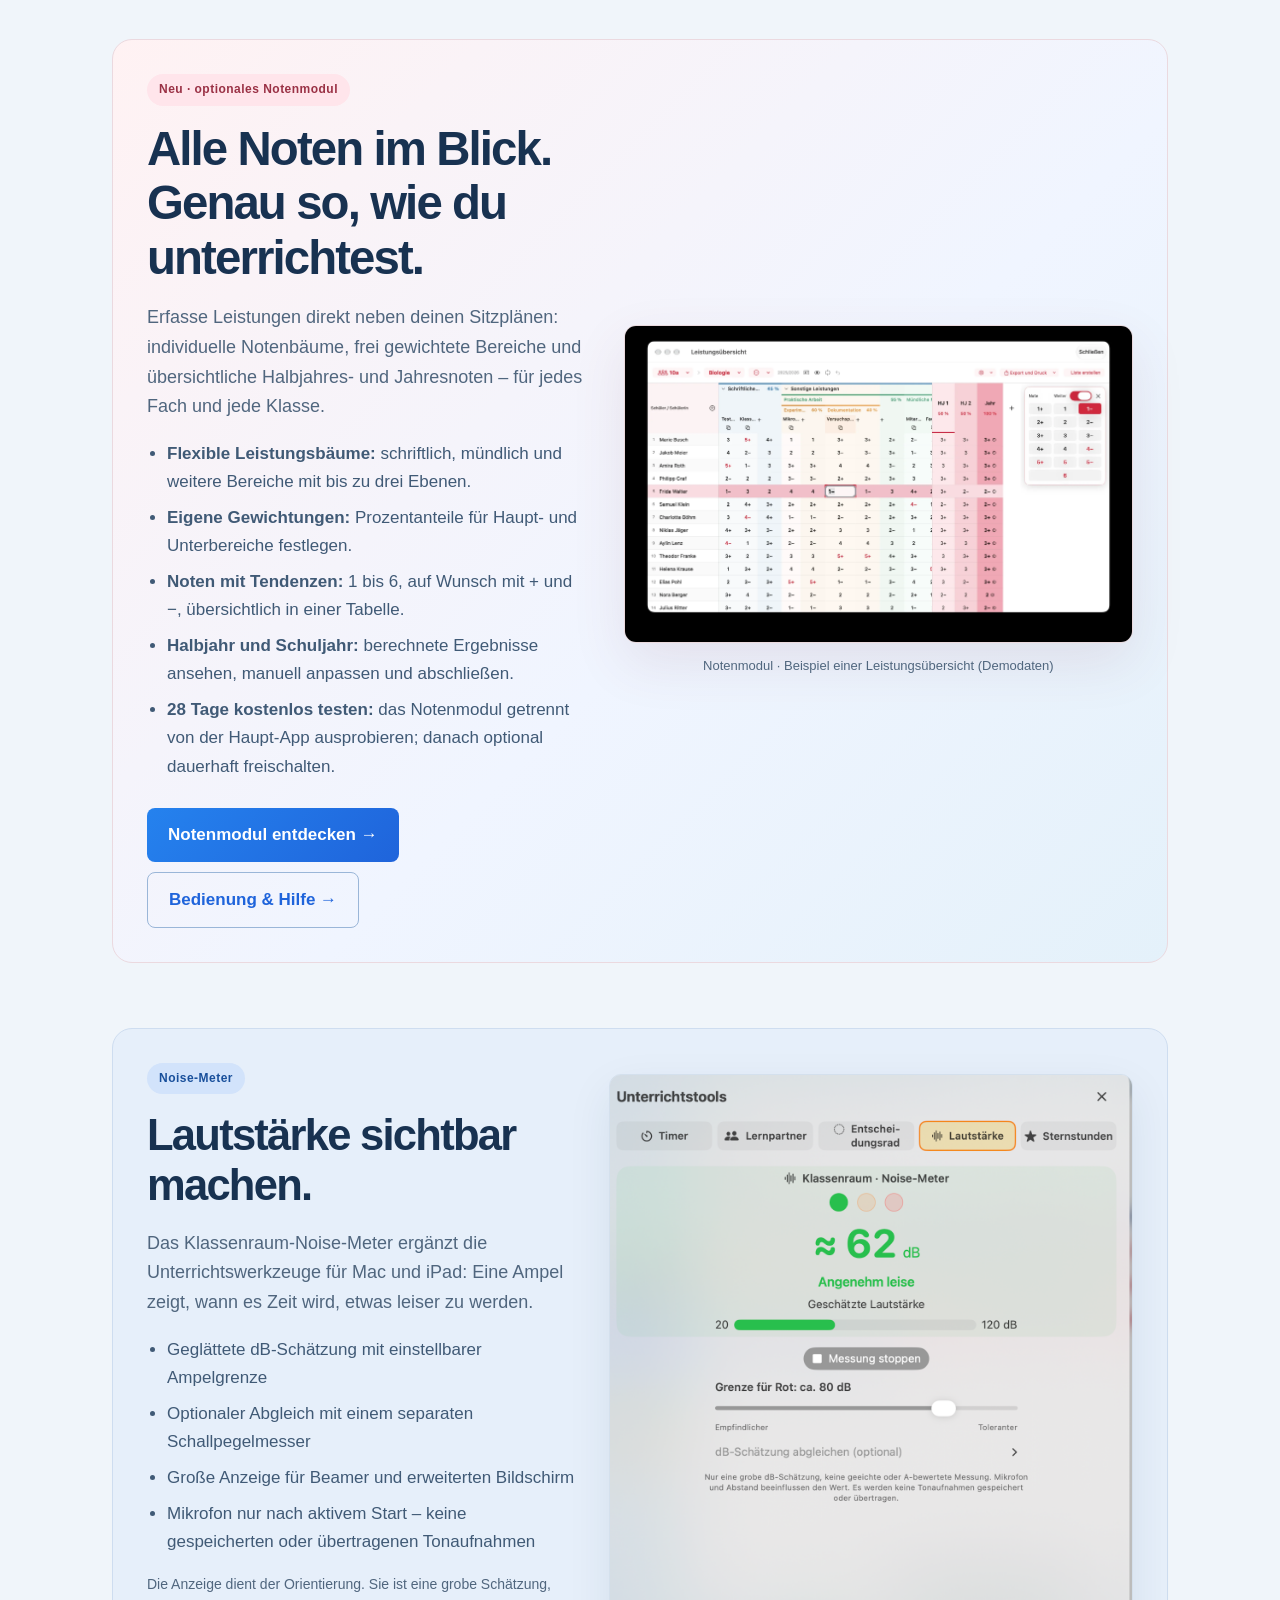
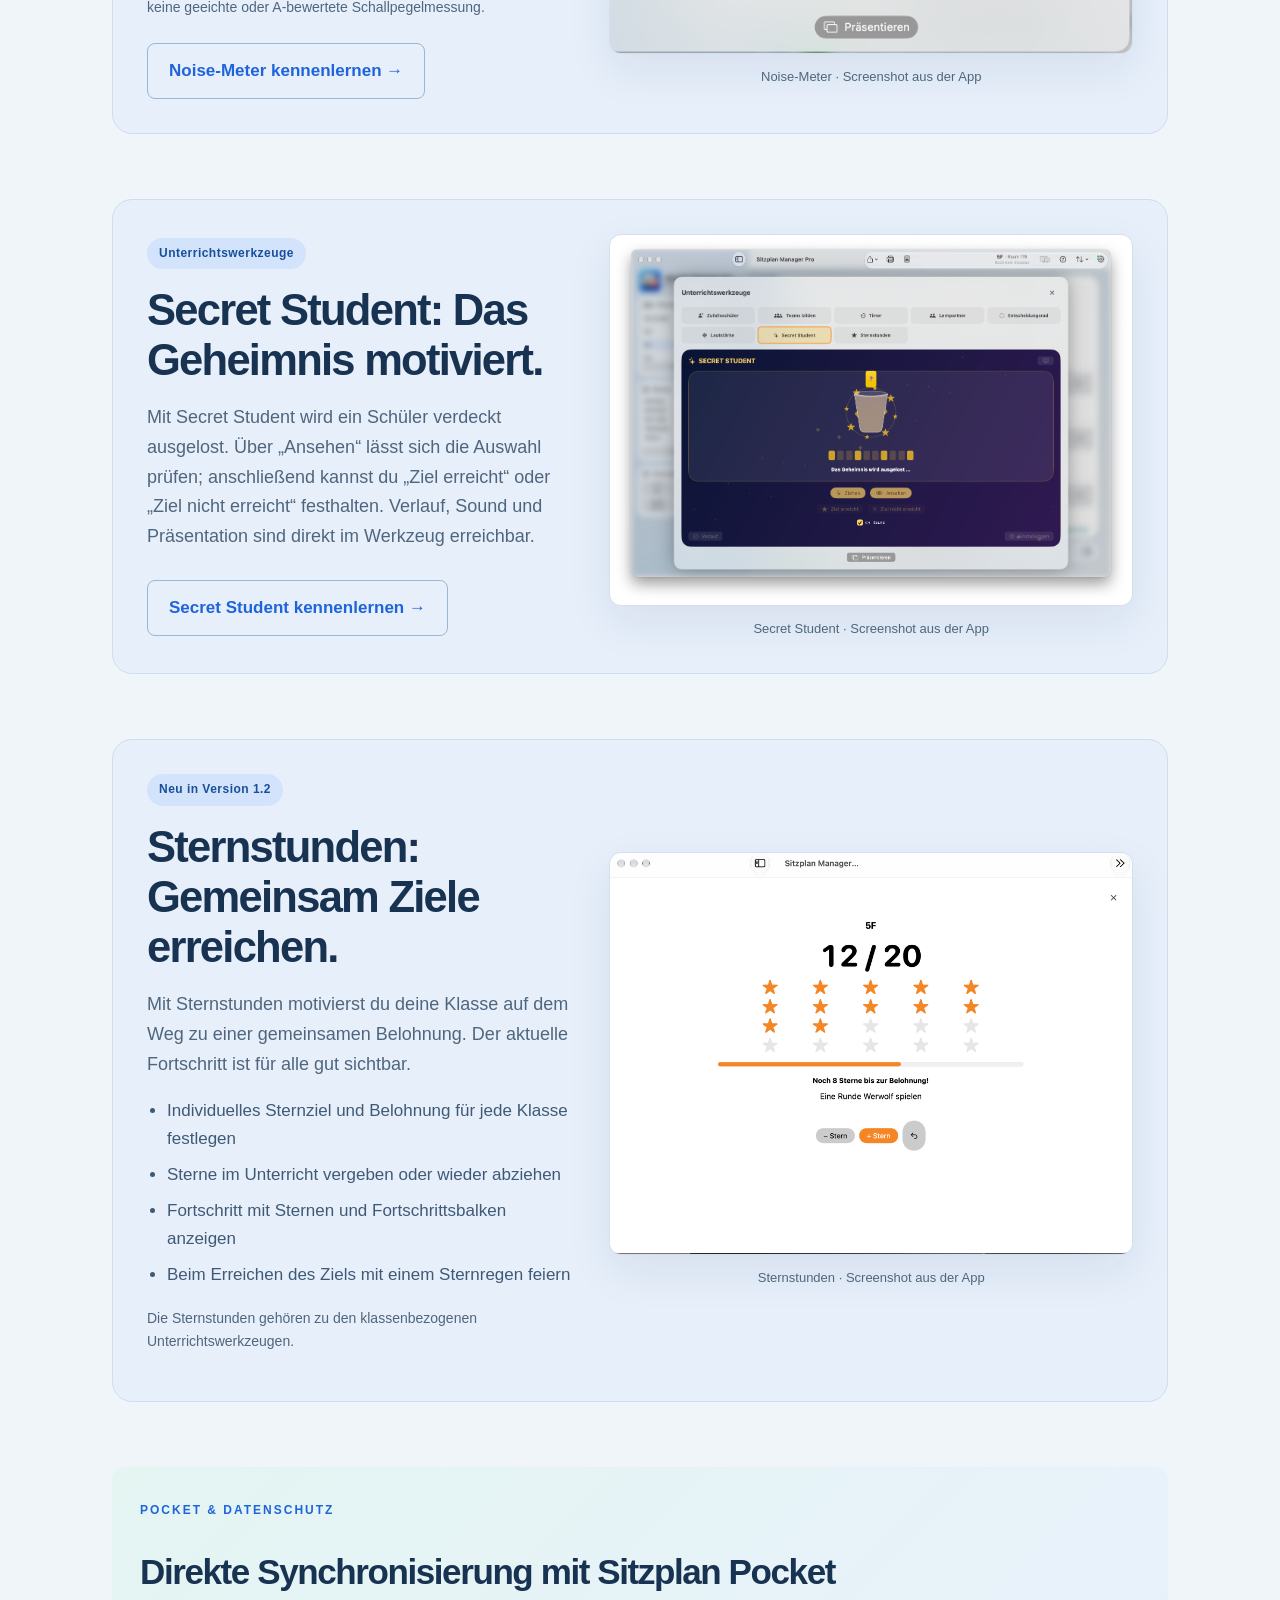
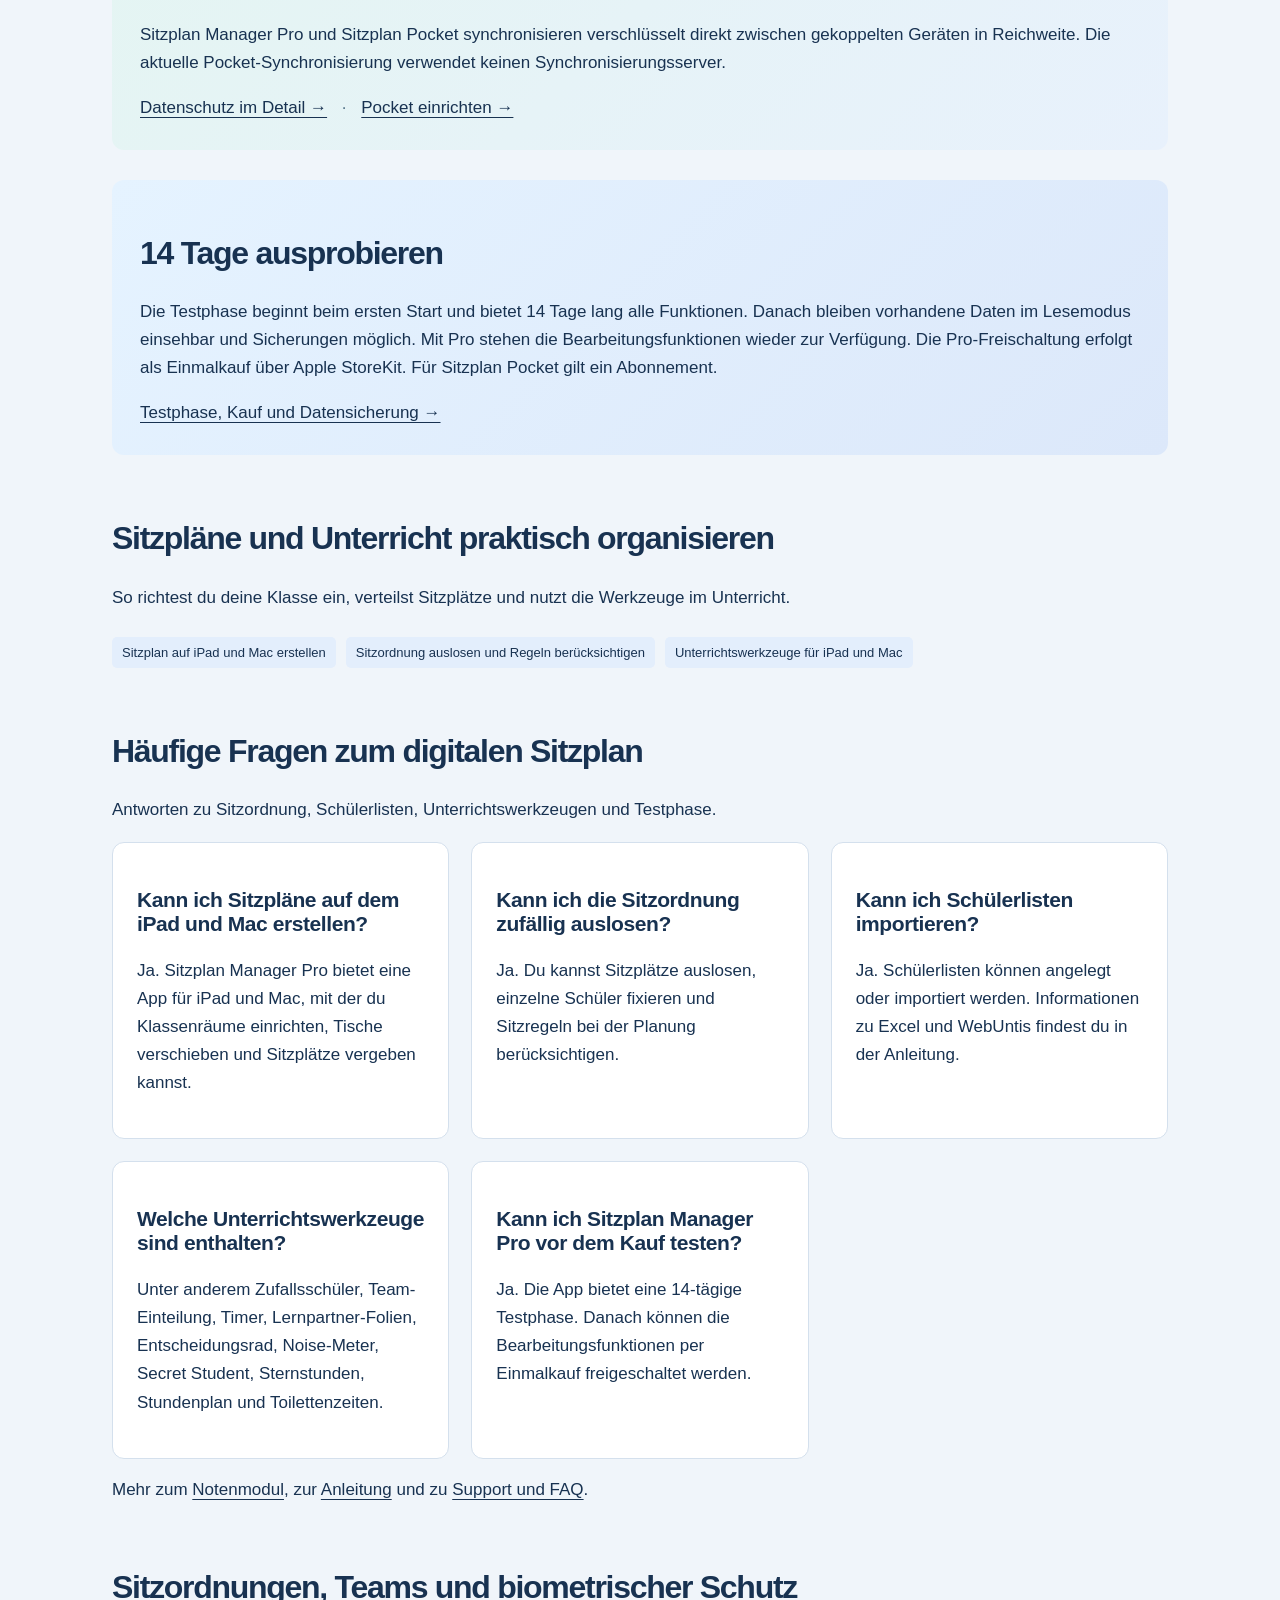
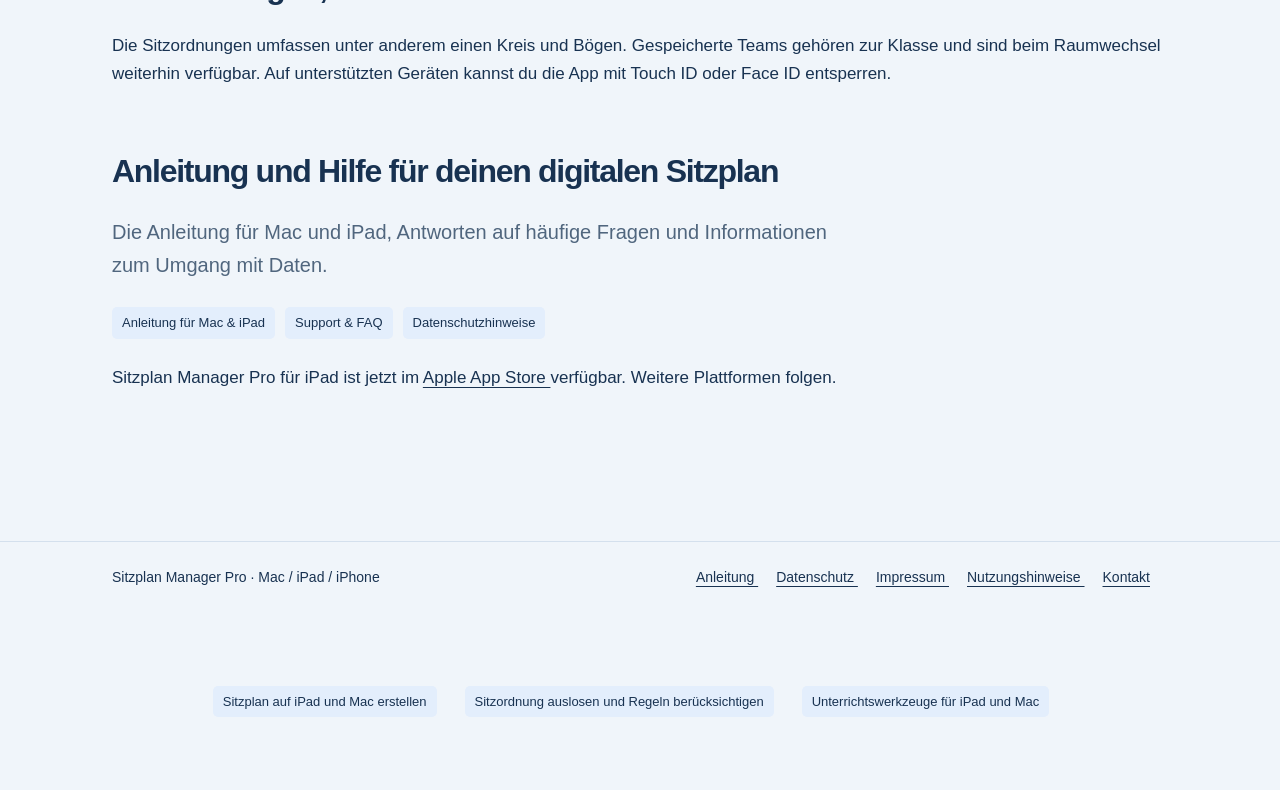
==== commit e8b4a593: "Interaktives Tutorial für Sitzplan und Notenmodul ergänzen" ====
--- a/index.html
+++ b/index.html
@@ -141,6 +141,7 @@
 <a href="index.html" aria-current="page">Überblick</a>
 <a href="notenmodul.html">Notenmodul</a>
 <a href="anleitung.html">Anleitung</a>
+<a href="tutorial.html">Tutorial</a>
 <a href="support.html">Support</a>
 <a href="datenschutz.html">Datenschutz</a>
 <a href="impressum.html">Impressum</a>
